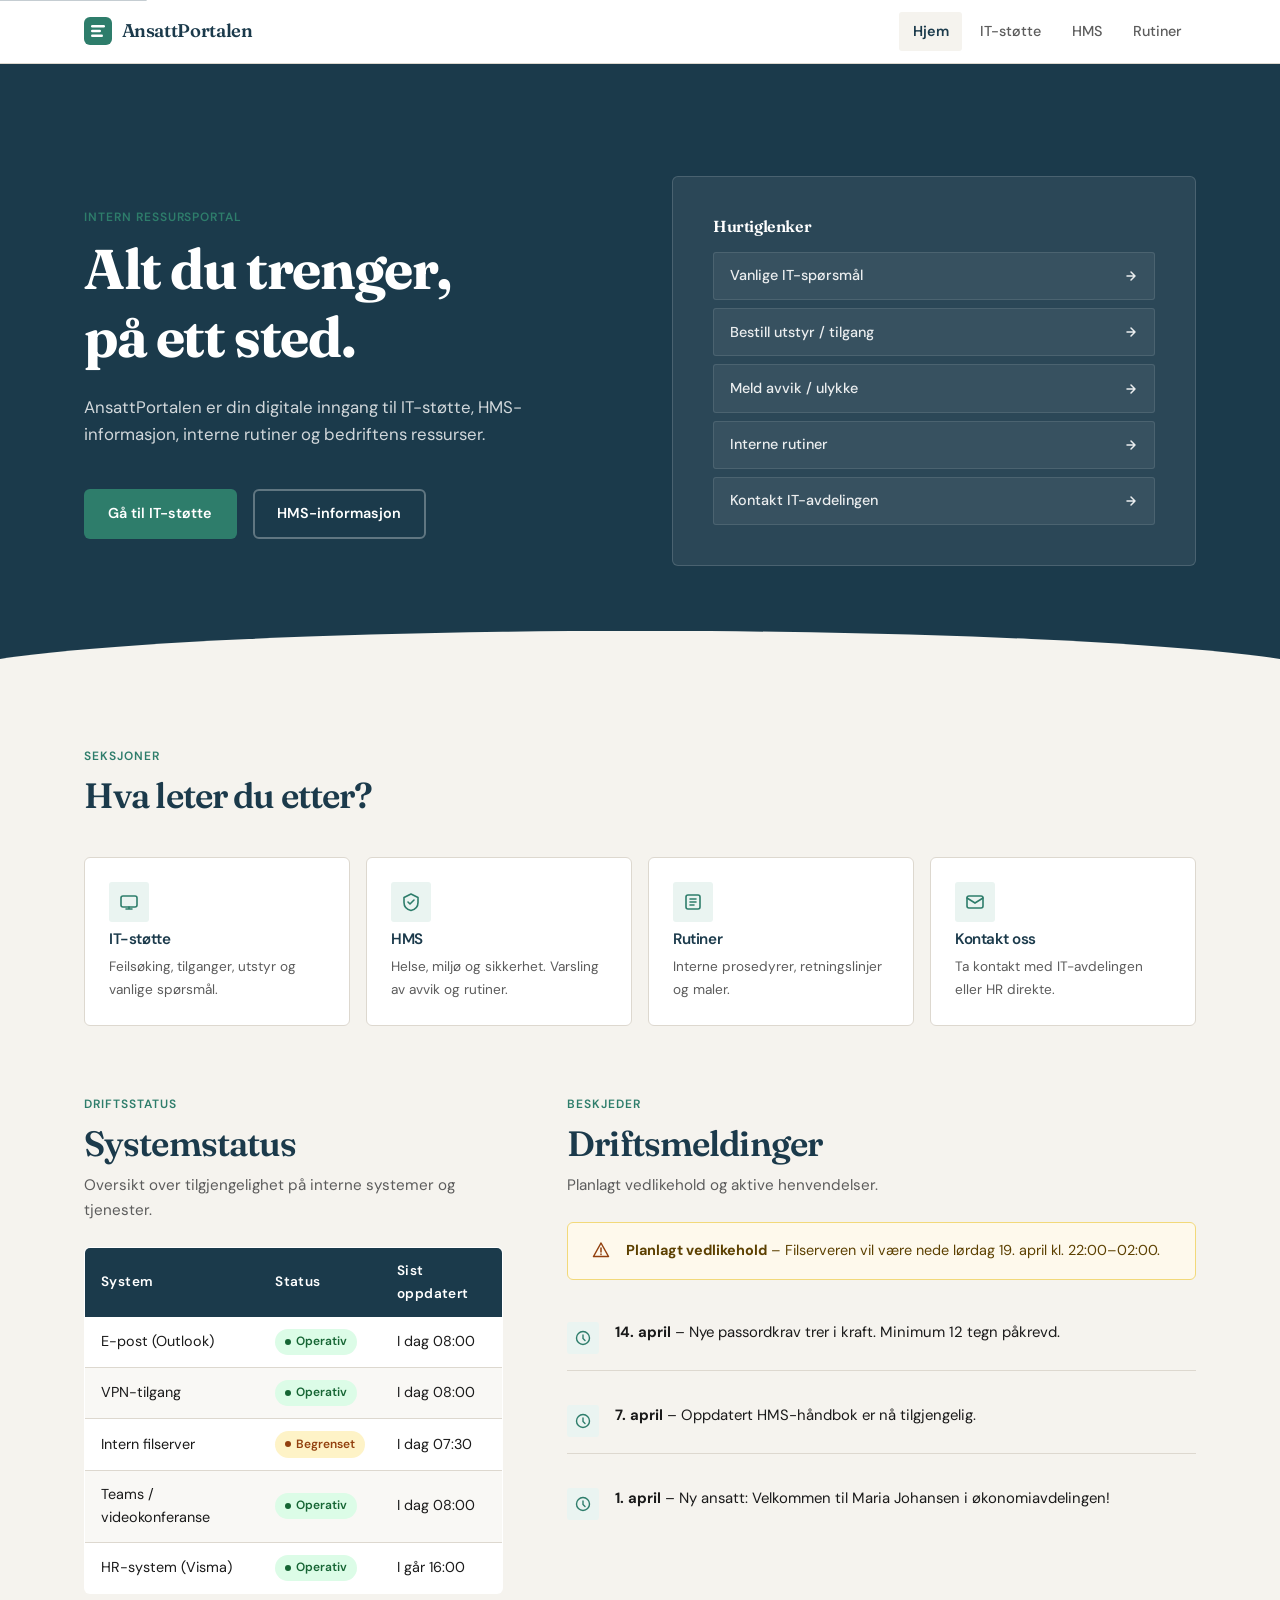
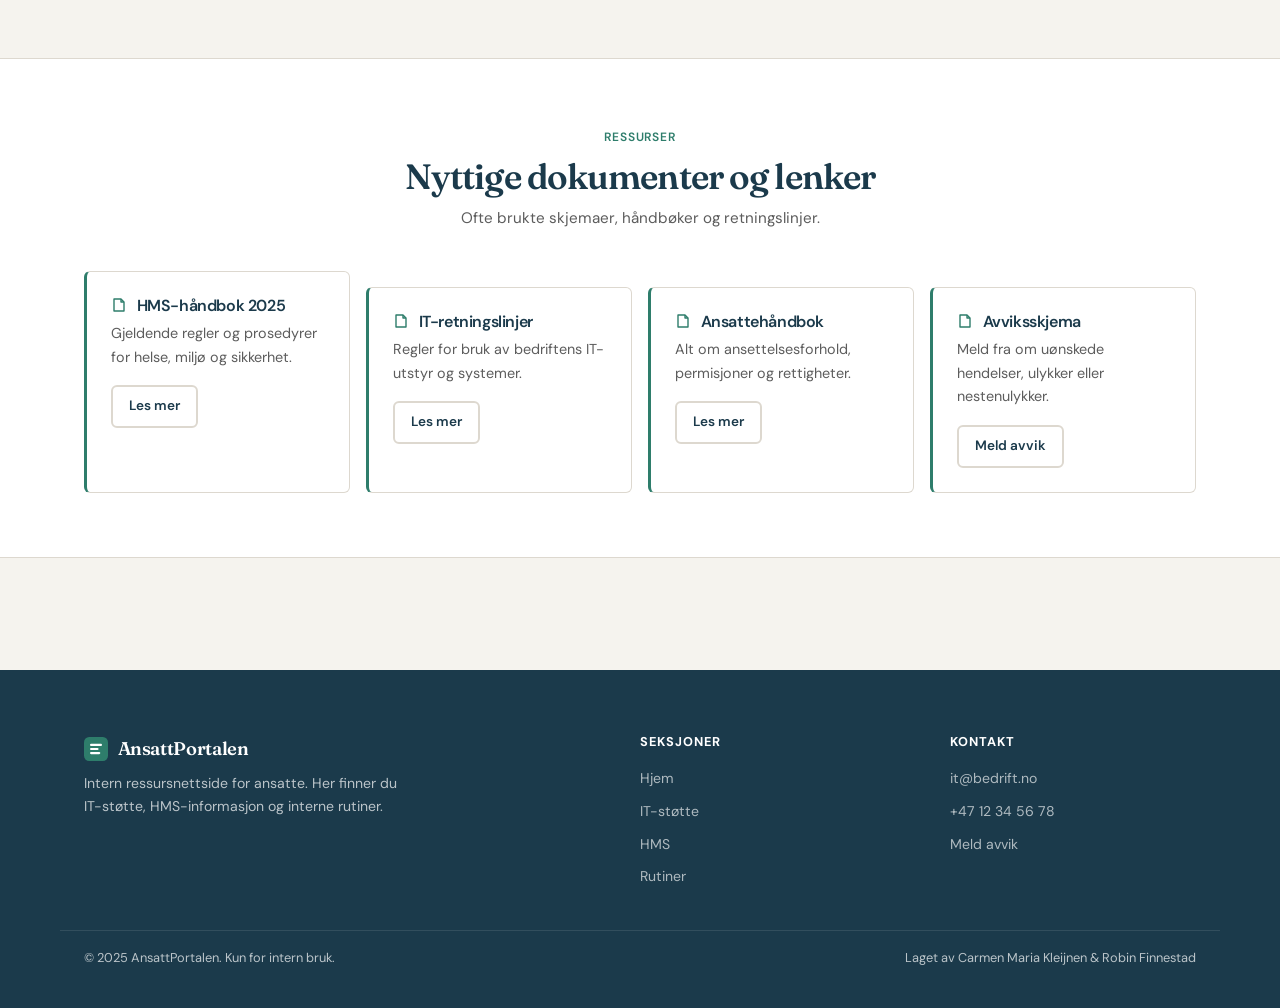
==== index.html @ 0f76fdbe "Add AnsattPortalen website – all pages and shared stylesheet - index.html: forside med hero, snarvei" ====
<!DOCTYPE html>
<html lang="nb">
<head>
  <meta charset="UTF-8" />
  <meta name="viewport" content="width=device-width, initial-scale=1.0" />
  <meta name="description" content="AnsattPortalen – intern ressursnettside for ansatte. Finn IT-støtte, HMS-informasjon, rutiner og interne ressurser." />
  <title>AnsattPortalen – Hjem</title>
  <link rel="stylesheet" href="styles.css" />
</head>
<body>

  <a href="#main" class="skip-link">Hopp til innhold</a>

  <!-- NAVIGASJON -->
  <nav class="site-nav" aria-label="Hovednavigasjon">
    <div class="nav-inner">
      <a href="index.html" class="nav-logo" aria-label="AnsattPortalen – til forsiden">
        <svg width="28" height="28" viewBox="0 0 28 28" fill="none" aria-hidden="true">
          <rect width="28" height="28" rx="6" fill="#2E7D6B"/>
          <rect x="7" y="8" width="14" height="2.5" rx="1.25" fill="white"/>
          <rect x="7" y="12.75" width="10" height="2.5" rx="1.25" fill="white"/>
          <rect x="7" y="17.5" width="12" height="2.5" rx="1.25" fill="white"/>
        </svg>
        AnsattPortalen
      </a>

      <ul class="nav-links" role="list">
        <li><a href="index.html" aria-current="page">Hjem</a></li>
        <li><a href="it-support.html">IT-støtte</a></li>
        <li><a href="hms.html">HMS</a></li>
        <li><a href="rutiner.html">Rutiner</a></li>
      </ul>

      <button class="nav-toggle" aria-expanded="false" aria-controls="nav-links" aria-label="Åpne meny">
        <svg width="22" height="22" viewBox="0 0 22 22" fill="none" aria-hidden="true">
          <rect x="2" y="5" width="18" height="2" rx="1" fill="currentColor"/>
          <rect x="2" y="10" width="18" height="2" rx="1" fill="currentColor"/>
          <rect x="2" y="15" width="18" height="2" rx="1" fill="currentColor"/>
        </svg>
      </button>
    </div>
  </nav>

  <!-- HERO -->
  <header class="hero" role="banner">
    <div class="hero-inner">
      <div class="hero-text">
        <span class="label">Intern ressursportal</span>
        <h1>Alt du trenger,<br>på ett sted.</h1>
        <p>AnsattPortalen er din digitale inngang til IT-støtte, HMS-informasjon, interne rutiner og bedriftens ressurser.</p>
        <div class="hero-actions">
          <a href="it-support.html" class="btn btn--accent">Gå til IT-støtte</a>
          <a href="hms.html" class="btn btn--outline" style="border-color:rgba(255,255,255,0.3);color:#fff;">HMS-informasjon</a>
        </div>
      </div>

      <aside class="hero-card" aria-label="Hurtiglenker">
        <h3>Hurtiglenker</h3>
        <nav class="hero-card-links" aria-label="Hurtiglenker navigasjon">
          <a href="it-support.html#faq">
            Vanlige IT-spørsmål
            <svg width="14" height="14" viewBox="0 0 14 14" fill="none" aria-hidden="true"><path d="M3 7h8M7 3l4 4-4 4" stroke="currentColor" stroke-width="1.5" stroke-linecap="round" stroke-linejoin="round"/></svg>
          </a>
          <a href="it-support.html#bestilling">
            Bestill utstyr / tilgang
            <svg width="14" height="14" viewBox="0 0 14 14" fill="none" aria-hidden="true"><path d="M3 7h8M7 3l4 4-4 4" stroke="currentColor" stroke-width="1.5" stroke-linecap="round" stroke-linejoin="round"/></svg>
          </a>
          <a href="hms.html#varsling">
            Meld avvik / ulykke
            <svg width="14" height="14" viewBox="0 0 14 14" fill="none" aria-hidden="true"><path d="M3 7h8M7 3l4 4-4 4" stroke="currentColor" stroke-width="1.5" stroke-linecap="round" stroke-linejoin="round"/></svg>
          </a>
          <a href="rutiner.html">
            Interne rutiner
            <svg width="14" height="14" viewBox="0 0 14 14" fill="none" aria-hidden="true"><path d="M3 7h8M7 3l4 4-4 4" stroke="currentColor" stroke-width="1.5" stroke-linecap="round" stroke-linejoin="round"/></svg>
          </a>
          <a href="it-support.html#kontakt">
            Kontakt IT-avdelingen
            <svg width="14" height="14" viewBox="0 0 14 14" fill="none" aria-hidden="true"><path d="M3 7h8M7 3l4 4-4 4" stroke="currentColor" stroke-width="1.5" stroke-linecap="round" stroke-linejoin="round"/></svg>
          </a>
        </nav>
      </aside>
    </div>
  </header>

  <!-- HOVEDINNHOLD -->
  <main id="main">

    <!-- SNARVEISKORT -->
    <section class="shortcuts section" aria-labelledby="shortcuts-heading">
      <div class="container">
        <div class="section-header">
          <span class="label">Seksjoner</span>
          <h2 id="shortcuts-heading">Hva leter du etter?</h2>
        </div>
        <div class="shortcuts-grid" role="list">

          <a href="it-support.html" class="shortcut-card" role="listitem">
            <div class="shortcut-icon" aria-hidden="true">
              <svg width="20" height="20" viewBox="0 0 20 20" fill="none"><rect x="2" y="4" width="16" height="11" rx="2" stroke="currentColor" stroke-width="1.6"/><path d="M7 17h6M10 15v2" stroke="currentColor" stroke-width="1.6" stroke-linecap="round"/></svg>
            </div>
            <h3>IT-støtte</h3>
            <p>Feilsøking, tilganger, utstyr og vanlige spørsmål.</p>
          </a>

          <a href="hms.html" class="shortcut-card" role="listitem">
            <div class="shortcut-icon" aria-hidden="true">
              <svg width="20" height="20" viewBox="0 0 20 20" fill="none"><path d="M10 2L3 5.5v5c0 4 3 7 7 8 4-1 7-4 7-8v-5L10 2z" stroke="currentColor" stroke-width="1.6" stroke-linejoin="round"/><path d="M7 10l2 2 4-4" stroke="currentColor" stroke-width="1.6" stroke-linecap="round" stroke-linejoin="round"/></svg>
            </div>
            <h3>HMS</h3>
            <p>Helse, miljø og sikkerhet. Varsling av avvik og rutiner.</p>
          </a>

          <a href="rutiner.html" class="shortcut-card" role="listitem">
            <div class="shortcut-icon" aria-hidden="true">
              <svg width="20" height="20" viewBox="0 0 20 20" fill="none"><path d="M5 3h10a2 2 0 0 1 2 2v10a2 2 0 0 1-2 2H5a2 2 0 0 1-2-2V5a2 2 0 0 1 2-2z" stroke="currentColor" stroke-width="1.6"/><path d="M7 7h6M7 10h6M7 13h4" stroke="currentColor" stroke-width="1.6" stroke-linecap="round"/></svg>
            </div>
            <h3>Rutiner</h3>
            <p>Interne prosedyrer, retningslinjer og maler.</p>
          </a>

          <a href="it-support.html#kontakt" class="shortcut-card" role="listitem">
            <div class="shortcut-icon" aria-hidden="true">
              <svg width="20" height="20" viewBox="0 0 20 20" fill="none"><path d="M4 4h12a2 2 0 0 1 2 2v8a2 2 0 0 1-2 2H4a2 2 0 0 1-2-2V6a2 2 0 0 1 2-2z" stroke="currentColor" stroke-width="1.6"/><path d="M2 6l8 5 8-5" stroke="currentColor" stroke-width="1.6" stroke-linecap="round"/></svg>
            </div>
            <h3>Kontakt oss</h3>
            <p>Ta kontakt med IT-avdelingen eller HR direkte.</p>
          </a>

        </div>
      </div>
    </section>

    <!-- DRIFTSSTATUS -->
    <section class="section" aria-labelledby="status-heading" style="padding-top:0;">
      <div class="container">
        <div class="content-split">
          <div>
            <span class="label">Driftsstatus</span>
            <h2 id="status-heading">Systemstatus</h2>
            <p class="text-muted" style="margin-top:0.5rem;margin-bottom:1.5rem;">Oversikt over tilgjengelighet på interne systemer og tjenester.</p>

            <div class="table-wrap">
              <table>
                <caption class="sr-only">Systemstatus oversikt</caption>
                <thead>
                  <tr>
                    <th scope="col">System</th>
                    <th scope="col">Status</th>
                    <th scope="col">Sist oppdatert</th>
                  </tr>
                </thead>
                <tbody>
                  <tr>
                    <td>E-post (Outlook)</td>
                    <td><span class="status-badge status-badge--ok" role="status">Operativ</span></td>
                    <td>I dag 08:00</td>
                  </tr>
                  <tr>
                    <td>VPN-tilgang</td>
                    <td><span class="status-badge status-badge--ok" role="status">Operativ</span></td>
                    <td>I dag 08:00</td>
                  </tr>
                  <tr>
                    <td>Intern filserver</td>
                    <td><span class="status-badge status-badge--warning" role="status">Begrenset</span></td>
                    <td>I dag 07:30</td>
                  </tr>
                  <tr>
                    <td>Teams / videokonferanse</td>
                    <td><span class="status-badge status-badge--ok" role="status">Operativ</span></td>
                    <td>I dag 08:00</td>
                  </tr>
                  <tr>
                    <td>HR-system (Visma)</td>
                    <td><span class="status-badge status-badge--ok" role="status">Operativ</span></td>
                    <td>I går 16:00</td>
                  </tr>
                </tbody>
              </table>
            </div>
          </div>

          <div>
            <span class="label">Beskjeder</span>
            <h2 id="notices-heading">Driftsmeldinger</h2>
            <p class="text-muted" style="margin-top:0.5rem;margin-bottom:1.5rem;">Planlagt vedlikehold og aktive henvendelser.</p>

            <div class="alert alert--warning" role="alert">
              <svg width="18" height="18" viewBox="0 0 18 18" fill="none" aria-hidden="true"><path d="M9 2L1.5 15.5h15L9 2z" stroke="#92400E" stroke-width="1.5" stroke-linejoin="round"/><path d="M9 7v4M9 13v.5" stroke="#92400E" stroke-width="1.5" stroke-linecap="round"/></svg>
              <div>
                <strong>Planlagt vedlikehold</strong> – Filserveren vil være nede lørdag 19. april kl. 22:00–02:00.
              </div>
            </div>

            <div class="info-list" role="list" style="margin-top:1rem;">
              <li role="listitem">
                <div class="icon" aria-hidden="true">
                  <svg width="16" height="16" viewBox="0 0 16 16" fill="none"><circle cx="8" cy="8" r="6.5" stroke="currentColor" stroke-width="1.4"/><path d="M8 5v3.5l2 2" stroke="currentColor" stroke-width="1.4" stroke-linecap="round"/></svg>
                </div>
                <div>
                  <strong>14. april</strong> – Nye passordkrav trer i kraft. Minimum 12 tegn påkrevd.
                </div>
              </li>
              <li role="listitem">
                <div class="icon" aria-hidden="true">
                  <svg width="16" height="16" viewBox="0 0 16 16" fill="none"><circle cx="8" cy="8" r="6.5" stroke="currentColor" stroke-width="1.4"/><path d="M8 5v3.5l2 2" stroke="currentColor" stroke-width="1.4" stroke-linecap="round"/></svg>
                </div>
                <div>
                  <strong>7. april</strong> – Oppdatert HMS-håndbok er nå tilgjengelig.
                </div>
              </li>
              <li role="listitem">
                <div class="icon" aria-hidden="true">
                  <svg width="16" height="16" viewBox="0 0 16 16" fill="none"><circle cx="8" cy="8" r="6.5" stroke="currentColor" stroke-width="1.4"/><path d="M8 5v3.5l2 2" stroke="currentColor" stroke-width="1.4" stroke-linecap="round"/></svg>
                </div>
                <div>
                  <strong>1. april</strong> – Ny ansatt: Velkommen til Maria Johansen i økonomiavdelingen!
                </div>
              </li>
            </div>
          </div>
        </div>
      </div>
    </section>

    <!-- NYTTIGE RESSURSER -->
    <section class="section" style="background:var(--color-surface);border-top:1px solid var(--color-border);border-bottom:1px solid var(--color-border);" aria-labelledby="resources-heading">
      <div class="container">
        <div class="section-header text-center">
          <span class="label">Ressurser</span>
          <h2 id="resources-heading">Nyttige dokumenter og lenker</h2>
          <p class="text-muted">Ofte brukte skjemaer, håndbøker og retningslinjer.</p>
        </div>

        <div class="shortcuts-grid" style="margin-top:var(--space-lg);">
          <div class="card card--accent">
            <h3>
              <svg width="16" height="16" viewBox="0 0 16 16" fill="none" style="display:inline;vertical-align:-2px;margin-right:6px;" aria-hidden="true"><path d="M3 2h7l3 3v9H3V2z" stroke="var(--color-accent)" stroke-width="1.4" stroke-linejoin="round"/><path d="M10 2v3h3" stroke="var(--color-accent)" stroke-width="1.4" stroke-linejoin="round"/></svg>
              HMS-håndbok 2025
            </h3>
            <p>Gjeldende regler og prosedyrer for helse, miljø og sikkerhet.</p>
            <a href="hms.html" class="btn btn--outline" style="margin-top:var(--space-sm);font-size:0.85rem;padding:0.5rem 1rem;min-height:36px;">Les mer</a>
          </div>

          <div class="card card--accent">
            <h3>
              <svg width="16" height="16" viewBox="0 0 16 16" fill="none" style="display:inline;vertical-align:-2px;margin-right:6px;" aria-hidden="true"><path d="M3 2h7l3 3v9H3V2z" stroke="var(--color-accent)" stroke-width="1.4" stroke-linejoin="round"/><path d="M10 2v3h3" stroke="var(--color-accent)" stroke-width="1.4" stroke-linejoin="round"/></svg>
              IT-retningslinjer
            </h3>
            <p>Regler for bruk av bedriftens IT-utstyr og systemer.</p>
            <a href="it-support.html" class="btn btn--outline" style="margin-top:var(--space-sm);font-size:0.85rem;padding:0.5rem 1rem;min-height:36px;">Les mer</a>
          </div>

          <div class="card card--accent">
            <h3>
              <svg width="16" height="16" viewBox="0 0 16 16" fill="none" style="display:inline;vertical-align:-2px;margin-right:6px;" aria-hidden="true"><path d="M3 2h7l3 3v9H3V2z" stroke="var(--color-accent)" stroke-width="1.4" stroke-linejoin="round"/><path d="M10 2v3h3" stroke="var(--color-accent)" stroke-width="1.4" stroke-linejoin="round"/></svg>
              Ansattehåndbok
            </h3>
            <p>Alt om ansettelsesforhold, permisjoner og rettigheter.</p>
            <a href="rutiner.html" class="btn btn--outline" style="margin-top:var(--space-sm);font-size:0.85rem;padding:0.5rem 1rem;min-height:36px;">Les mer</a>
          </div>

          <div class="card card--accent">
            <h3>
              <svg width="16" height="16" viewBox="0 0 16 16" fill="none" style="display:inline;vertical-align:-2px;margin-right:6px;" aria-hidden="true"><path d="M3 2h7l3 3v9H3V2z" stroke="var(--color-accent)" stroke-width="1.4" stroke-linejoin="round"/><path d="M10 2v3h3" stroke="var(--color-accent)" stroke-width="1.4" stroke-linejoin="round"/></svg>
              Avviksskjema
            </h3>
            <p>Meld fra om uønskede hendelser, ulykker eller nestenulykker.</p>
            <a href="hms.html#varsling" class="btn btn--outline" style="margin-top:var(--space-sm);font-size:0.85rem;padding:0.5rem 1rem;min-height:36px;">Meld avvik</a>
          </div>
        </div>
      </div>
    </section>

  </main>

  <!-- FOTER -->
  <footer class="site-footer" role="contentinfo">
    <div class="footer-inner">
      <div class="footer-brand">
        <a href="index.html" class="nav-logo" style="color:#fff;" aria-label="AnsattPortalen forsiden">
          <svg width="24" height="24" viewBox="0 0 28 28" fill="none" aria-hidden="true"><rect width="28" height="28" rx="6" fill="#2E7D6B"/><rect x="7" y="8" width="14" height="2.5" rx="1.25" fill="white"/><rect x="7" y="12.75" width="10" height="2.5" rx="1.25" fill="white"/><rect x="7" y="17.5" width="12" height="2.5" rx="1.25" fill="white"/></svg>
          AnsattPortalen
        </a>
        <p>Intern ressursnettside for ansatte. Her finner du IT-støtte, HMS-informasjon og interne rutiner.</p>
      </div>

      <div class="footer-col">
        <h4>Seksjoner</h4>
        <ul>
          <li><a href="index.html">Hjem</a></li>
          <li><a href="it-support.html">IT-støtte</a></li>
          <li><a href="hms.html">HMS</a></li>
          <li><a href="rutiner.html">Rutiner</a></li>
        </ul>
      </div>

      <div class="footer-col">
        <h4>Kontakt</h4>
        <ul>
          <li><a href="mailto:it@bedrift.no">it@bedrift.no</a></li>
          <li><a href="tel:+4712345678">+47 12 34 56 78</a></li>
          <li><a href="hms.html#varsling">Meld avvik</a></li>
        </ul>
      </div>
    </div>

    <div class="footer-bottom">
      <span>© 2025 AnsattPortalen. Kun for intern bruk.</span>
      <span>Laget av Carmen Maria Kleijnen &amp; Robin Finnestad</span>
    </div>
  </footer>

  <!-- SR-only hjelpeklasse -->
  <style>.sr-only{position:absolute;width:1px;height:1px;padding:0;margin:-1px;overflow:hidden;clip:rect(0,0,0,0);white-space:nowrap;border:0}</style>

  <script>
    // Mobil meny toggle
    const toggle = document.querySelector('.nav-toggle');
    const navLinks = document.querySelector('.nav-links');
    toggle.addEventListener('click', () => {
      const open = navLinks.classList.toggle('open');
      toggle.setAttribute('aria-expanded', open);
    });
  </script>

</body>
</html>
---- styles.css ----
/* ============================================
   AnsattPortalen — Delt stilark
   WCAG 2.1 AA kompatibel
   ============================================ */

@import url('https://fonts.googleapis.com/css2?family=Fraunces:ital,opsz,wght@0,9..144,300;0,9..144,600;0,9..144,700;1,9..144,300&family=DM+Sans:wght@300;400;500;600&display=swap');

/* --- Tokens --- */
:root {
  --font-display: 'Fraunces', Georgia, serif;
  --font-body: 'DM Sans', system-ui, sans-serif;

  --color-bg:        #F5F3EE;
  --color-surface:   #FFFFFF;
  --color-border:    #DDD8CF;
  --color-primary:   #1B3A4B;
  --color-primary-light: #2A5470;
  --color-accent:    #2E7D6B;
  --color-accent-bg: #EAF4F1;
  --color-text:      #1A1A1A;
  --color-muted:     #5C5C5C;
  --color-danger:    #B91C1C;

  --radius-sm: 3px;
  --radius:    6px;

  --space-xs:  0.5rem;
  --space-sm:  1rem;
  --space-md:  1.5rem;
  --space-lg:  2.5rem;
  --space-xl:  4rem;
  --space-2xl: 7rem;

  --max-width: 1160px;
  --nav-height: 64px;
}

/* --- Reset --- */
*, *::before, *::after { box-sizing: border-box; margin: 0; padding: 0; }

html {
  scroll-behavior: smooth;
  font-size: 16px;
}

body {
  font-family: var(--font-body);
  background-color: var(--color-bg);
  color: var(--color-text);
  line-height: 1.65;
  -webkit-font-smoothing: antialiased;
}

img { display: block; max-width: 100%; }
a  { color: inherit; text-decoration: none; }
ul { list-style: none; }

/* --- Tilgjengelighet: skip-link --- */
.skip-link {
  position: absolute;
  top: 0; left: 0;
  background: var(--color-primary);
  color: #fff;
  padding: 0.75rem 1.25rem;
  font-size: 0.9rem;
  font-weight: 600;
  z-index: 9999;
  transform: translateY(-100%);
  transition: transform 0.15s;
  border-radius: 0 0 var(--radius) 0;
}
.skip-link:focus { transform: translateY(0); }

/* --- Fokus (WCAG 2.4.7) --- */
:focus-visible {
  outline: 3px solid var(--color-accent);
  outline-offset: 3px;
  border-radius: var(--radius-sm);
}

/* ============================================
   NAVIGASJON
   ============================================ */
.site-nav {
  position: sticky;
  top: 0;
  z-index: 100;
  background: var(--color-surface);
  border-bottom: 1px solid var(--color-border);
  height: var(--nav-height);
}

.nav-inner {
  max-width: var(--max-width);
  margin: 0 auto;
  padding: 0 var(--space-md);
  height: 100%;
  display: flex;
  align-items: center;
  justify-content: space-between;
  gap: var(--space-md);
}

.nav-logo {
  display: flex;
  align-items: center;
  gap: 0.6rem;
  font-family: var(--font-display);
  font-weight: 600;
  font-size: 1.15rem;
  color: var(--color-primary);
  letter-spacing: -0.02em;
}

.nav-logo svg {
  flex-shrink: 0;
}

.nav-links {
  display: flex;
  align-items: center;
  gap: 0.25rem;
}

.nav-links a {
  display: block;
  padding: 0.5rem 0.85rem;
  font-size: 0.9rem;
  font-weight: 500;
  color: var(--color-muted);
  border-radius: var(--radius-sm);
  transition: color 0.15s, background 0.15s;
}

.nav-links a:hover,
.nav-links a[aria-current="page"] {
  color: var(--color-primary);
  background: var(--color-bg);
}

.nav-links a[aria-current="page"] {
  font-weight: 600;
}

.nav-toggle {
  display: none;
  background: none;
  border: none;
  cursor: pointer;
  padding: 0.5rem;
  color: var(--color-primary);
  border-radius: var(--radius-sm);
}

/* ============================================
   LAYOUT UTILITIES
   ============================================ */
.container {
  max-width: var(--max-width);
  margin: 0 auto;
  padding: 0 var(--space-md);
}

.section {
  padding: var(--space-xl) 0;
}

.section--lg {
  padding: var(--space-2xl) 0;
}

/* ============================================
   TYPOGRAFI
   ============================================ */
h1, h2, h3, h4, h5, h6 {
  font-family: var(--font-display);
  line-height: 1.2;
  letter-spacing: -0.025em;
  color: var(--color-primary);
}

h1 { font-size: clamp(2.2rem, 5vw, 3.5rem); font-weight: 700; }
h2 { font-size: clamp(1.6rem, 3vw, 2.2rem); font-weight: 600; }
h3 { font-size: 1.25rem; font-weight: 600; }
h4 { font-size: 1rem; font-weight: 600; font-family: var(--font-body); }

p { max-width: 65ch; }

.text-muted { color: var(--color-muted); font-size: 0.95rem; }
.text-center { text-align: center; }
.text-center p { margin-left: auto; margin-right: auto; }

.label {
  display: inline-block;
  font-size: 0.75rem;
  font-weight: 600;
  letter-spacing: 0.08em;
  text-transform: uppercase;
  color: var(--color-accent);
  margin-bottom: var(--space-xs);
}

/* ============================================
   KNAPPER
   ============================================ */
.btn {
  display: inline-flex;
  align-items: center;
  gap: 0.5rem;
  padding: 0.7rem 1.4rem;
  font-family: var(--font-body);
  font-size: 0.9rem;
  font-weight: 600;
  border-radius: var(--radius);
  border: 2px solid transparent;
  cursor: pointer;
  transition: background 0.15s, transform 0.12s, box-shadow 0.12s;
  min-height: 44px;
  text-decoration: none;
}

.btn:hover  { transform: translateY(-1px); box-shadow: 0 4px 16px rgba(0,0,0,0.1); }
.btn:active { transform: translateY(0); }

.btn--primary {
  background: var(--color-primary);
  color: #fff;
}
.btn--primary:hover { background: var(--color-primary-light); }

.btn--outline {
  background: transparent;
  border-color: var(--color-border);
  color: var(--color-primary);
}
.btn--outline:hover { border-color: var(--color-primary); background: var(--color-bg); }

.btn--accent {
  background: var(--color-accent);
  color: #fff;
}
.btn--accent:hover { background: #256358; }

/* ============================================
   HERO
   ============================================ */
.hero {
  background: var(--color-primary);
  color: #fff;
  padding: var(--space-2xl) 0;
  overflow: hidden;
  position: relative;
}

.hero::after {
  content: '';
  position: absolute;
  bottom: -1px; left: 0; right: 0;
  height: 48px;
  background: var(--color-bg);
  clip-path: ellipse(55% 100% at 50% 100%);
}

.hero-inner {
  max-width: var(--max-width);
  margin: 0 auto;
  padding: 0 var(--space-md);
  display: grid;
  grid-template-columns: 1fr 1fr;
  gap: var(--space-xl);
  align-items: center;
}

.hero-text h1 {
  color: #fff;
  margin-bottom: var(--space-md);
}

.hero-text p {
  color: rgba(255,255,255,0.8);
  font-size: 1.05rem;
  margin-bottom: var(--space-lg);
}

.hero-actions {
  display: flex;
  gap: var(--space-sm);
  flex-wrap: wrap;
}

.hero-card {
  background: rgba(255,255,255,0.07);
  border: 1px solid rgba(255,255,255,0.15);
  border-radius: var(--radius);
  padding: var(--space-lg);
}

.hero-card h3 {
  color: #fff;
  margin-bottom: var(--space-sm);
  font-size: 1rem;
}

.hero-card-links {
  display: flex;
  flex-direction: column;
  gap: 0.5rem;
}

.hero-card-links a {
  display: flex;
  align-items: center;
  justify-content: space-between;
  padding: 0.7rem 1rem;
  background: rgba(255,255,255,0.06);
  border: 1px solid rgba(255,255,255,0.1);
  border-radius: var(--radius-sm);
  color: rgba(255,255,255,0.9);
  font-size: 0.9rem;
  font-weight: 500;
  transition: background 0.15s;
}

.hero-card-links a:hover {
  background: rgba(255,255,255,0.14);
}

/* ============================================
   SNARVEISKORT
   ============================================ */
.shortcuts {
  padding: var(--space-xl) 0;
}

.shortcuts-grid {
  display: grid;
  grid-template-columns: repeat(auto-fit, minmax(220px, 1fr));
  gap: var(--space-sm);
}

.shortcut-card {
  display: flex;
  flex-direction: column;
  gap: var(--space-xs);
  padding: var(--space-md);
  background: var(--color-surface);
  border: 1px solid var(--color-border);
  border-radius: var(--radius);
  text-decoration: none;
  color: var(--color-text);
  transition: border-color 0.15s, transform 0.15s, box-shadow 0.15s;
}

.shortcut-card:hover {
  border-color: var(--color-accent);
  transform: translateY(-2px);
  box-shadow: 0 6px 20px rgba(0,0,0,0.07);
}

.shortcut-icon {
  width: 40px; height: 40px;
  display: flex; align-items: center; justify-content: center;
  background: var(--color-accent-bg);
  border-radius: var(--radius-sm);
  color: var(--color-accent);
}

.shortcut-card h3 {
  font-family: var(--font-body);
  font-size: 0.95rem;
  font-weight: 600;
  color: var(--color-primary);
}

.shortcut-card p {
  font-size: 0.85rem;
  color: var(--color-muted);
  max-width: none;
}

/* ============================================
   INNHOLDSSEKSJON (to kolonner)
   ============================================ */
.content-split {
  display: grid;
  grid-template-columns: 2fr 3fr;
  gap: var(--space-xl);
  align-items: start;
}

.content-split--reverse {
  grid-template-columns: 3fr 2fr;
}

.section-header {
  margin-bottom: var(--space-lg);
}

.section-header h2 {
  margin-bottom: 0.5rem;
}

/* ============================================
   KORT / LISTER
   ============================================ */
.card {
  background: var(--color-surface);
  border: 1px solid var(--color-border);
  border-radius: var(--radius);
  padding: var(--space-md);
}

.card--accent {
  border-left: 3px solid var(--color-accent);
}

.card + .card { margin-top: var(--space-sm); }

.card h3 {
  font-family: var(--font-body);
  font-size: 1rem;
  font-weight: 600;
  color: var(--color-primary);
  margin-bottom: 0.4rem;
}

.card p {
  font-size: 0.9rem;
  color: var(--color-muted);
}

.info-list {
  display: flex;
  flex-direction: column;
  gap: var(--space-sm);
}

.info-list li {
  display: flex;
  align-items: flex-start;
  gap: var(--space-sm);
  padding: var(--space-sm) 0;
  border-bottom: 1px solid var(--color-border);
  font-size: 0.93rem;
}

.info-list li:last-child { border-bottom: none; }

.info-list .icon {
  width: 32px; height: 32px;
  flex-shrink: 0;
  display: flex; align-items: center; justify-content: center;
  background: var(--color-accent-bg);
  border-radius: var(--radius-sm);
  color: var(--color-accent);
  margin-top: 2px;
}

/* ============================================
   ACCORDION / FAQ
   ============================================ */
.accordion {
  border: 1px solid var(--color-border);
  border-radius: var(--radius);
  overflow: hidden;
  background: var(--color-surface);
}

.accordion-item {
  border-bottom: 1px solid var(--color-border);
}

.accordion-item:last-child { border-bottom: none; }

.accordion-btn {
  width: 100%;
  display: flex;
  align-items: center;
  justify-content: space-between;
  gap: var(--space-sm);
  padding: var(--space-sm) var(--space-md);
  background: none;
  border: none;
  cursor: pointer;
  font-family: var(--font-body);
  font-size: 0.95rem;
  font-weight: 600;
  color: var(--color-primary);
  text-align: left;
  min-height: 44px;
  transition: background 0.12s;
}

.accordion-btn:hover { background: var(--color-bg); }

.accordion-btn svg {
  flex-shrink: 0;
  transition: transform 0.2s;
  color: var(--color-accent);
}

.accordion-btn[aria-expanded="true"] svg {
  transform: rotate(180deg);
}

.accordion-body {
  padding: 0 var(--space-md) var(--space-md);
  font-size: 0.92rem;
  color: var(--color-muted);
  display: none;
}

.accordion-body.open { display: block; }

.accordion-body p + p { margin-top: 0.5rem; }
.accordion-body ul  { padding-left: 1.2rem; list-style: disc; margin-top: 0.5rem; }
.accordion-body li  { margin-bottom: 0.3rem; }

/* ============================================
   KONTAKT-BOKS
   ============================================ */
.contact-box {
  background: var(--color-accent-bg);
  border: 1px solid #B8DDD7;
  border-radius: var(--radius);
  padding: var(--space-lg);
}

.contact-box h3 {
  font-family: var(--font-body);
  font-size: 1rem;
  font-weight: 700;
  color: var(--color-primary);
  margin-bottom: var(--space-sm);
}

.contact-row {
  display: flex;
  align-items: center;
  gap: 0.75rem;
  padding: 0.6rem 0;
  font-size: 0.9rem;
  border-bottom: 1px solid #C8E5DF;
}

.contact-row:last-child { border-bottom: none; }

.contact-row svg { color: var(--color-accent); flex-shrink: 0; }

.contact-row a {
  color: var(--color-accent);
  font-weight: 500;
  text-decoration: underline;
  text-underline-offset: 2px;
}

/* ============================================
   VARSELSBANNER
   ============================================ */
.alert {
  display: flex;
  gap: var(--space-sm);
  padding: var(--space-sm) var(--space-md);
  border-radius: var(--radius);
  font-size: 0.9rem;
  margin-bottom: var(--space-md);
}

.alert--info {
  background: #EAF4F1;
  border: 1px solid #B8DDD7;
  color: #1B3A4B;
}

.alert--warning {
  background: #FEF9EC;
  border: 1px solid #F2D97A;
  color: #5C4000;
}

.alert svg { flex-shrink: 0; margin-top: 2px; }

/* ============================================
   TABELL
   ============================================ */
.table-wrap { overflow-x: auto; }

table {
  width: 100%;
  border-collapse: collapse;
  font-size: 0.9rem;
  background: var(--color-surface);
  border-radius: var(--radius);
  overflow: hidden;
  border: 1px solid var(--color-border);
}

thead {
  background: var(--color-primary);
  color: #fff;
}

thead th {
  padding: 0.75rem 1rem;
  font-weight: 600;
  font-size: 0.85rem;
  text-align: left;
  letter-spacing: 0.03em;
}

tbody tr { border-bottom: 1px solid var(--color-border); }
tbody tr:last-child { border-bottom: none; }
tbody tr:nth-child(even) { background: #F9F8F5; }
tbody tr:hover { background: var(--color-accent-bg); }

tbody td { padding: 0.75rem 1rem; color: var(--color-text); }

/* ============================================
   SIDETITTEL (indre sider)
   ============================================ */
.page-hero {
  background: var(--color-primary);
  padding: var(--space-xl) 0 var(--space-lg);
  color: #fff;
}

.page-hero .label { color: rgba(255,255,255,0.6); }

.page-hero h1 {
  color: #fff;
  font-size: clamp(1.8rem, 4vw, 2.8rem);
  margin-bottom: 0.5rem;
}

.page-hero p {
  color: rgba(255,255,255,0.75);
  font-size: 1rem;
}

/* ============================================
   BREADCRUMB
   ============================================ */
.breadcrumb {
  display: flex;
  align-items: center;
  gap: 0.4rem;
  font-size: 0.82rem;
  color: rgba(255,255,255,0.6);
  margin-bottom: var(--space-sm);
}

.breadcrumb a { color: rgba(255,255,255,0.7); text-decoration: underline; }
.breadcrumb a:hover { color: #fff; }
.breadcrumb span { opacity: 0.5; }

/* ============================================
   INNHOLDSOVERSIKT (sidebar)
   ============================================ */
.page-layout {
  display: grid;
  grid-template-columns: 240px 1fr;
  gap: var(--space-xl);
  align-items: start;
}

.sidebar {
  position: sticky;
  top: calc(var(--nav-height) + 1.5rem);
}

.sidebar-nav {
  background: var(--color-surface);
  border: 1px solid var(--color-border);
  border-radius: var(--radius);
  overflow: hidden;
}

.sidebar-nav h4 {
  padding: var(--space-sm) var(--space-md);
  font-size: 0.75rem;
  text-transform: uppercase;
  letter-spacing: 0.08em;
  color: var(--color-muted);
  background: var(--color-bg);
  border-bottom: 1px solid var(--color-border);
}

.sidebar-nav ul { padding: 0.4rem 0; }

.sidebar-nav li a {
  display: block;
  padding: 0.55rem var(--space-md);
  font-size: 0.88rem;
  color: var(--color-muted);
  transition: color 0.12s, background 0.12s;
  border-left: 3px solid transparent;
}

.sidebar-nav li a:hover {
  color: var(--color-primary);
  background: var(--color-bg);
}

.sidebar-nav li a.active {
  color: var(--color-accent);
  border-left-color: var(--color-accent);
  background: var(--color-accent-bg);
  font-weight: 600;
}

/* ============================================
   STATUSINDIKATOR
   ============================================ */
.status-badge {
  display: inline-flex;
  align-items: center;
  gap: 0.35rem;
  padding: 0.2rem 0.6rem;
  border-radius: 99px;
  font-size: 0.75rem;
  font-weight: 600;
}

.status-badge::before {
  content: '';
  width: 6px; height: 6px;
  border-radius: 50%;
  background: currentColor;
}

.status-badge--ok      { color: #166534; background: #DCFCE7; }
.status-badge--warning { color: #92400E; background: #FEF3C7; }
.status-badge--error   { color: #991B1B; background: #FEE2E2; }

/* ============================================
   FOTER
   ============================================ */
.site-footer {
  background: var(--color-primary);
  color: rgba(255,255,255,0.7);
  padding: var(--space-xl) 0 var(--space-lg);
  margin-top: var(--space-2xl);
}

.footer-inner {
  max-width: var(--max-width);
  margin: 0 auto;
  padding: 0 var(--space-md);
  display: grid;
  grid-template-columns: 2fr 1fr 1fr;
  gap: var(--space-xl);
}

.footer-brand p {
  font-size: 0.88rem;
  max-width: 32ch;
  margin-top: var(--space-xs);
}

.footer-col h4 {
  font-family: var(--font-body);
  font-size: 0.8rem;
  font-weight: 700;
  text-transform: uppercase;
  letter-spacing: 0.08em;
  color: #fff;
  margin-bottom: var(--space-sm);
}

.footer-col ul { display: flex; flex-direction: column; gap: 0.4rem; }

.footer-col a {
  font-size: 0.88rem;
  color: rgba(255,255,255,0.65);
  transition: color 0.12s;
}

.footer-col a:hover { color: #fff; }

.footer-bottom {
  max-width: var(--max-width);
  margin: var(--space-lg) auto 0;
  padding: var(--space-sm) var(--space-md) 0;
  border-top: 1px solid rgba(255,255,255,0.1);
  display: flex;
  align-items: center;
  justify-content: space-between;
  font-size: 0.8rem;
  gap: var(--space-md);
  flex-wrap: wrap;
}

/* ============================================
   MOBILRESPONS
   ============================================ */
@media (max-width: 900px) {
  .hero-inner       { grid-template-columns: 1fr; }
  .hero-card        { display: none; }
  .content-split,
  .content-split--reverse { grid-template-columns: 1fr; }
  .footer-inner     { grid-template-columns: 1fr 1fr; }
  .page-layout      { grid-template-columns: 1fr; }
  .sidebar          { position: static; }
}

@media (max-width: 620px) {
  .nav-links        { display: none; flex-direction: column; position: absolute; top: var(--nav-height); left: 0; right: 0; background: var(--color-surface); border-bottom: 1px solid var(--color-border); padding: var(--space-sm) var(--space-md); }
  .nav-links.open   { display: flex; }
  .nav-toggle       { display: flex; }
  .hero-actions     { flex-direction: column; }
  .footer-inner     { grid-template-columns: 1fr; gap: var(--space-lg); }
  .shortcuts-grid   { grid-template-columns: 1fr 1fr; }
  h1 { font-size: 2rem; }
}
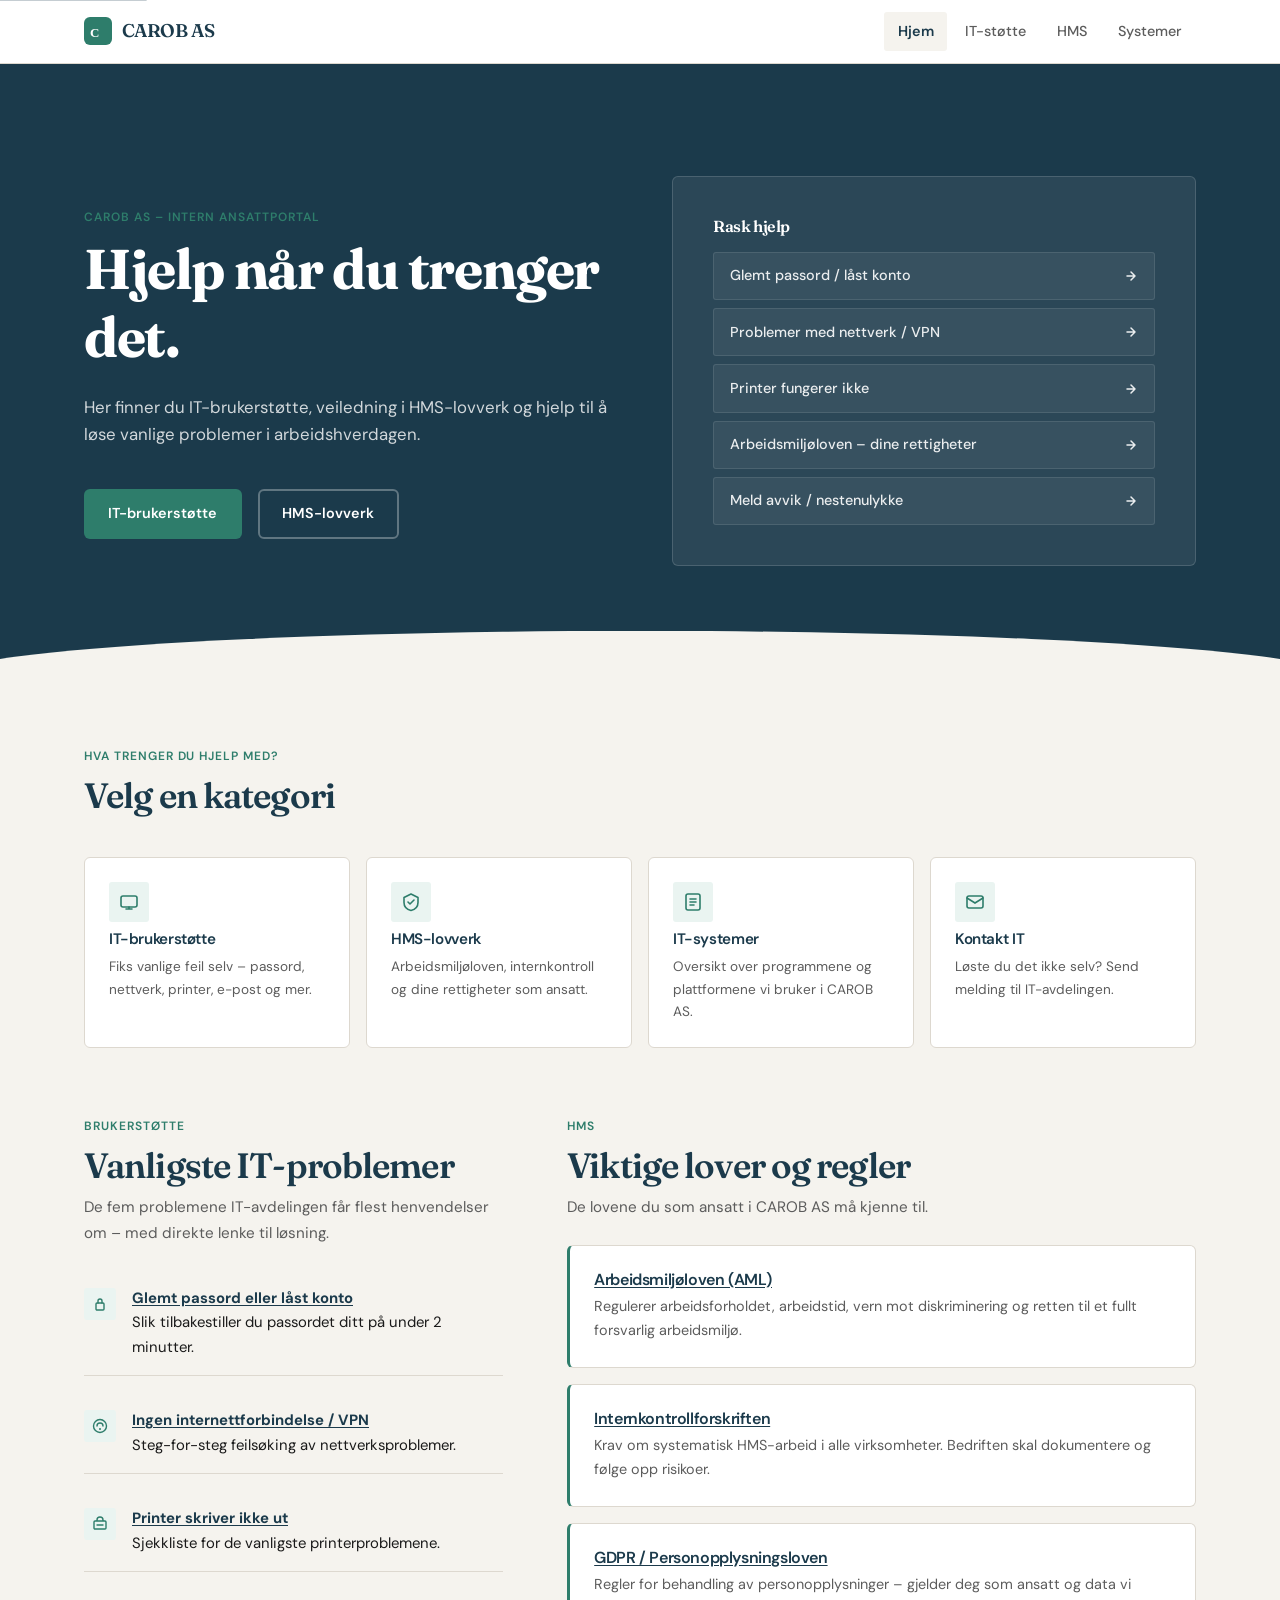
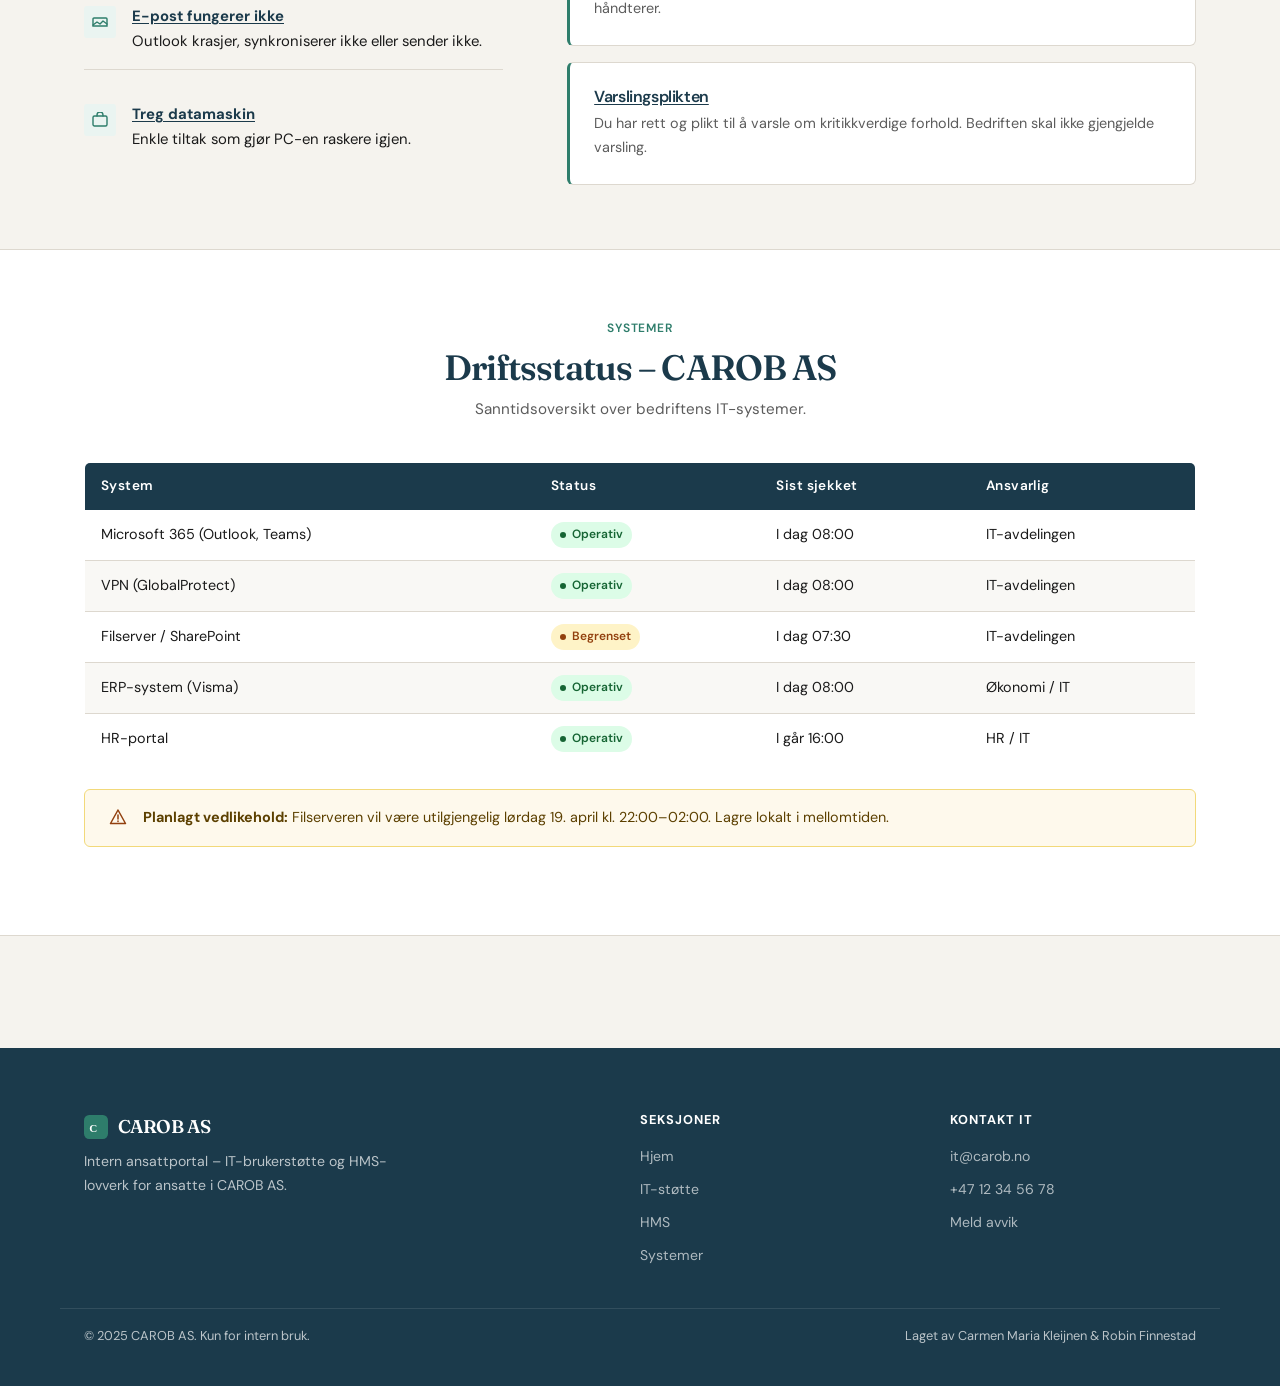
==== commit a2a8336a: "Refocus portal to CAROB AS – brukerstøtte og HMS-lovverk - Omdøpt til CAROB AS med nytt fokus på IT-" ====
--- a/index.html
+++ b/index.html
@@ -3,34 +3,29 @@
 <head>
   <meta charset="UTF-8" />
   <meta name="viewport" content="width=device-width, initial-scale=1.0" />
-  <meta name="description" content="AnsattPortalen – intern ressursnettside for ansatte. Finn IT-støtte, HMS-informasjon, rutiner og interne ressurser." />
-  <title>AnsattPortalen – Hjem</title>
+  <meta name="description" content="CAROB AS – Ansattportal. Finn IT-brukerstøtte, HMS-lovverk og systemhjelp." />
+  <title>CAROB AS – Ansattportal</title>
   <link rel="stylesheet" href="styles.css" />
 </head>
 <body>
 
   <a href="#main" class="skip-link">Hopp til innhold</a>
 
-  <!-- NAVIGASJON -->
   <nav class="site-nav" aria-label="Hovednavigasjon">
     <div class="nav-inner">
-      <a href="index.html" class="nav-logo" aria-label="AnsattPortalen – til forsiden">
+      <a href="index.html" class="nav-logo" aria-label="CAROB AS – til forsiden">
         <svg width="28" height="28" viewBox="0 0 28 28" fill="none" aria-hidden="true">
           <rect width="28" height="28" rx="6" fill="#2E7D6B"/>
-          <rect x="7" y="8" width="14" height="2.5" rx="1.25" fill="white"/>
-          <rect x="7" y="12.75" width="10" height="2.5" rx="1.25" fill="white"/>
-          <rect x="7" y="17.5" width="12" height="2.5" rx="1.25" fill="white"/>
+          <text x="6" y="20" font-family="serif" font-size="13" font-weight="700" fill="white">C</text>
         </svg>
-        AnsattPortalen
+        CAROB AS
       </a>
-
       <ul class="nav-links" role="list">
         <li><a href="index.html" aria-current="page">Hjem</a></li>
         <li><a href="it-support.html">IT-støtte</a></li>
         <li><a href="hms.html">HMS</a></li>
-        <li><a href="rutiner.html">Rutiner</a></li>
+        <li><a href="rutiner.html">Systemer</a></li>
       </ul>
-
       <button class="nav-toggle" aria-expanded="false" aria-controls="nav-links" aria-label="Åpne meny">
         <svg width="22" height="22" viewBox="0 0 22 22" fill="none" aria-hidden="true">
           <rect x="2" y="5" width="18" height="2" rx="1" fill="currentColor"/>
@@ -41,40 +36,39 @@
     </div>
   </nav>
 
-  <!-- HERO -->
   <header class="hero" role="banner">
     <div class="hero-inner">
       <div class="hero-text">
-        <span class="label">Intern ressursportal</span>
-        <h1>Alt du trenger,<br>på ett sted.</h1>
-        <p>AnsattPortalen er din digitale inngang til IT-støtte, HMS-informasjon, interne rutiner og bedriftens ressurser.</p>
+        <span class="label">CAROB AS – Intern ansattportal</span>
+        <h1>Hjelp når du trenger det.</h1>
+        <p>Her finner du IT-brukerstøtte, veiledning i HMS-lovverk og hjelp til å løse vanlige problemer i arbeidshverdagen.</p>
         <div class="hero-actions">
-          <a href="it-support.html" class="btn btn--accent">Gå til IT-støtte</a>
-          <a href="hms.html" class="btn btn--outline" style="border-color:rgba(255,255,255,0.3);color:#fff;">HMS-informasjon</a>
+          <a href="it-support.html" class="btn btn--accent">IT-brukerstøtte</a>
+          <a href="hms.html" class="btn btn--outline" style="border-color:rgba(255,255,255,0.3);color:#fff;">HMS-lovverk</a>
         </div>
       </div>
 
       <aside class="hero-card" aria-label="Hurtiglenker">
-        <h3>Hurtiglenker</h3>
-        <nav class="hero-card-links" aria-label="Hurtiglenker navigasjon">
-          <a href="it-support.html#faq">
-            Vanlige IT-spørsmål
-            <svg width="14" height="14" viewBox="0 0 14 14" fill="none" aria-hidden="true"><path d="M3 7h8M7 3l4 4-4 4" stroke="currentColor" stroke-width="1.5" stroke-linecap="round" stroke-linejoin="round"/></svg>
-          </a>
-          <a href="it-support.html#bestilling">
-            Bestill utstyr / tilgang
+        <h3>Rask hjelp</h3>
+        <nav class="hero-card-links" aria-label="Hurtiglenker">
+          <a href="it-support.html#passord">
+            Glemt passord / låst konto
+            <svg width="14" height="14" viewBox="0 0 14 14" fill="none" aria-hidden="true"><path d="M3 7h8M7 3l4 4-4 4" stroke="currentColor" stroke-width="1.5" stroke-linecap="round" stroke-linejoin="round"/></svg>
+          </a>
+          <a href="it-support.html#nettverk">
+            Problemer med nettverk / VPN
+            <svg width="14" height="14" viewBox="0 0 14 14" fill="none" aria-hidden="true"><path d="M3 7h8M7 3l4 4-4 4" stroke="currentColor" stroke-width="1.5" stroke-linecap="round" stroke-linejoin="round"/></svg>
+          </a>
+          <a href="it-support.html#printer">
+            Printer fungerer ikke
+            <svg width="14" height="14" viewBox="0 0 14 14" fill="none" aria-hidden="true"><path d="M3 7h8M7 3l4 4-4 4" stroke="currentColor" stroke-width="1.5" stroke-linecap="round" stroke-linejoin="round"/></svg>
+          </a>
+          <a href="hms.html#aml">
+            Arbeidsmiljøloven – dine rettigheter
             <svg width="14" height="14" viewBox="0 0 14 14" fill="none" aria-hidden="true"><path d="M3 7h8M7 3l4 4-4 4" stroke="currentColor" stroke-width="1.5" stroke-linecap="round" stroke-linejoin="round"/></svg>
           </a>
           <a href="hms.html#varsling">
-            Meld avvik / ulykke
-            <svg width="14" height="14" viewBox="0 0 14 14" fill="none" aria-hidden="true"><path d="M3 7h8M7 3l4 4-4 4" stroke="currentColor" stroke-width="1.5" stroke-linecap="round" stroke-linejoin="round"/></svg>
-          </a>
-          <a href="rutiner.html">
-            Interne rutiner
-            <svg width="14" height="14" viewBox="0 0 14 14" fill="none" aria-hidden="true"><path d="M3 7h8M7 3l4 4-4 4" stroke="currentColor" stroke-width="1.5" stroke-linecap="round" stroke-linejoin="round"/></svg>
-          </a>
-          <a href="it-support.html#kontakt">
-            Kontakt IT-avdelingen
+            Meld avvik / nestenulykke
             <svg width="14" height="14" viewBox="0 0 14 14" fill="none" aria-hidden="true"><path d="M3 7h8M7 3l4 4-4 4" stroke="currentColor" stroke-width="1.5" stroke-linecap="round" stroke-linejoin="round"/></svg>
           </a>
         </nav>
@@ -82,15 +76,14 @@
     </div>
   </header>
 
-  <!-- HOVEDINNHOLD -->
   <main id="main">
 
-    <!-- SNARVEISKORT -->
+    <!-- SEKSJONER -->
     <section class="shortcuts section" aria-labelledby="shortcuts-heading">
       <div class="container">
         <div class="section-header">
-          <span class="label">Seksjoner</span>
-          <h2 id="shortcuts-heading">Hva leter du etter?</h2>
+          <span class="label">Hva trenger du hjelp med?</span>
+          <h2 id="shortcuts-heading">Velg en kategori</h2>
         </div>
         <div class="shortcuts-grid" role="list">
 
@@ -98,224 +91,221 @@
             <div class="shortcut-icon" aria-hidden="true">
               <svg width="20" height="20" viewBox="0 0 20 20" fill="none"><rect x="2" y="4" width="16" height="11" rx="2" stroke="currentColor" stroke-width="1.6"/><path d="M7 17h6M10 15v2" stroke="currentColor" stroke-width="1.6" stroke-linecap="round"/></svg>
             </div>
-            <h3>IT-støtte</h3>
-            <p>Feilsøking, tilganger, utstyr og vanlige spørsmål.</p>
+            <h3>IT-brukerstøtte</h3>
+            <p>Fiks vanlige feil selv – passord, nettverk, printer, e-post og mer.</p>
           </a>
 
           <a href="hms.html" class="shortcut-card" role="listitem">
             <div class="shortcut-icon" aria-hidden="true">
               <svg width="20" height="20" viewBox="0 0 20 20" fill="none"><path d="M10 2L3 5.5v5c0 4 3 7 7 8 4-1 7-4 7-8v-5L10 2z" stroke="currentColor" stroke-width="1.6" stroke-linejoin="round"/><path d="M7 10l2 2 4-4" stroke="currentColor" stroke-width="1.6" stroke-linecap="round" stroke-linejoin="round"/></svg>
             </div>
-            <h3>HMS</h3>
-            <p>Helse, miljø og sikkerhet. Varsling av avvik og rutiner.</p>
+            <h3>HMS-lovverk</h3>
+            <p>Arbeidsmiljøloven, internkontroll og dine rettigheter som ansatt.</p>
           </a>
 
           <a href="rutiner.html" class="shortcut-card" role="listitem">
             <div class="shortcut-icon" aria-hidden="true">
-              <svg width="20" height="20" viewBox="0 0 20 20" fill="none"><path d="M5 3h10a2 2 0 0 1 2 2v10a2 2 0 0 1-2 2H5a2 2 0 0 1-2-2V5a2 2 0 0 1 2-2z" stroke="currentColor" stroke-width="1.6"/><path d="M7 7h6M7 10h6M7 13h4" stroke="currentColor" stroke-width="1.6" stroke-linecap="round"/></svg>
-            </div>
-            <h3>Rutiner</h3>
-            <p>Interne prosedyrer, retningslinjer og maler.</p>
+              <svg width="20" height="20" viewBox="0 0 20 20" fill="none"><rect x="3" y="2" width="14" height="16" rx="2" stroke="currentColor" stroke-width="1.6"/><path d="M7 7h6M7 10h6M7 13h4" stroke="currentColor" stroke-width="1.6" stroke-linecap="round"/></svg>
+            </div>
+            <h3>IT-systemer</h3>
+            <p>Oversikt over programmene og plattformene vi bruker i CAROB AS.</p>
           </a>
 
           <a href="it-support.html#kontakt" class="shortcut-card" role="listitem">
             <div class="shortcut-icon" aria-hidden="true">
               <svg width="20" height="20" viewBox="0 0 20 20" fill="none"><path d="M4 4h12a2 2 0 0 1 2 2v8a2 2 0 0 1-2 2H4a2 2 0 0 1-2-2V6a2 2 0 0 1 2-2z" stroke="currentColor" stroke-width="1.6"/><path d="M2 6l8 5 8-5" stroke="currentColor" stroke-width="1.6" stroke-linecap="round"/></svg>
             </div>
-            <h3>Kontakt oss</h3>
-            <p>Ta kontakt med IT-avdelingen eller HR direkte.</p>
+            <h3>Kontakt IT</h3>
+            <p>Løste du det ikke selv? Send melding til IT-avdelingen.</p>
           </a>
 
         </div>
       </div>
     </section>
 
-    <!-- DRIFTSSTATUS -->
-    <section class="section" aria-labelledby="status-heading" style="padding-top:0;">
+    <!-- VANLIGSTE PROBLEMER -->
+    <section class="section" style="padding-top:0;" aria-labelledby="topproblemer-heading">
       <div class="container">
         <div class="content-split">
           <div>
-            <span class="label">Driftsstatus</span>
-            <h2 id="status-heading">Systemstatus</h2>
-            <p class="text-muted" style="margin-top:0.5rem;margin-bottom:1.5rem;">Oversikt over tilgjengelighet på interne systemer og tjenester.</p>
-
-            <div class="table-wrap">
-              <table>
-                <caption class="sr-only">Systemstatus oversikt</caption>
-                <thead>
-                  <tr>
-                    <th scope="col">System</th>
-                    <th scope="col">Status</th>
-                    <th scope="col">Sist oppdatert</th>
-                  </tr>
-                </thead>
-                <tbody>
-                  <tr>
-                    <td>E-post (Outlook)</td>
-                    <td><span class="status-badge status-badge--ok" role="status">Operativ</span></td>
-                    <td>I dag 08:00</td>
-                  </tr>
-                  <tr>
-                    <td>VPN-tilgang</td>
-                    <td><span class="status-badge status-badge--ok" role="status">Operativ</span></td>
-                    <td>I dag 08:00</td>
-                  </tr>
-                  <tr>
-                    <td>Intern filserver</td>
-                    <td><span class="status-badge status-badge--warning" role="status">Begrenset</span></td>
-                    <td>I dag 07:30</td>
-                  </tr>
-                  <tr>
-                    <td>Teams / videokonferanse</td>
-                    <td><span class="status-badge status-badge--ok" role="status">Operativ</span></td>
-                    <td>I dag 08:00</td>
-                  </tr>
-                  <tr>
-                    <td>HR-system (Visma)</td>
-                    <td><span class="status-badge status-badge--ok" role="status">Operativ</span></td>
-                    <td>I går 16:00</td>
-                  </tr>
-                </tbody>
-              </table>
+            <span class="label">Brukerstøtte</span>
+            <h2 id="topproblemer-heading">Vanligste IT-problemer</h2>
+            <p class="text-muted" style="margin-top:0.5rem;margin-bottom:1.5rem;">De fem problemene IT-avdelingen får flest henvendelser om – med direkte lenke til løsning.</p>
+
+            <div class="info-list" role="list">
+              <li role="listitem">
+                <div class="icon" aria-hidden="true">
+                  <svg width="16" height="16" viewBox="0 0 16 16" fill="none"><rect x="4" y="7" width="8" height="7" rx="1" stroke="currentColor" stroke-width="1.4"/><path d="M6 7V5a2 2 0 0 1 4 0v2" stroke="currentColor" stroke-width="1.4" stroke-linecap="round"/></svg>
+                </div>
+                <div>
+                  <strong><a href="it-support.html#passord" style="color:var(--color-primary);text-decoration:underline;text-underline-offset:2px;">Glemt passord eller låst konto</a></strong>
+                  <p>Slik tilbakestiller du passordet ditt på under 2 minutter.</p>
+                </div>
+              </li>
+              <li role="listitem">
+                <div class="icon" aria-hidden="true">
+                  <svg width="16" height="16" viewBox="0 0 16 16" fill="none"><circle cx="8" cy="8" r="6.5" stroke="currentColor" stroke-width="1.4"/><path d="M5 8a3 3 0 0 1 6 0" stroke="currentColor" stroke-width="1.4" stroke-linecap="round"/><circle cx="8" cy="11" r="1" fill="currentColor"/></svg>
+                </div>
+                <div>
+                  <strong><a href="it-support.html#nettverk" style="color:var(--color-primary);text-decoration:underline;text-underline-offset:2px;">Ingen internettforbindelse / VPN</a></strong>
+                  <p>Steg-for-steg feilsøking av nettverksproblemer.</p>
+                </div>
+              </li>
+              <li role="listitem">
+                <div class="icon" aria-hidden="true">
+                  <svg width="16" height="16" viewBox="0 0 16 16" fill="none"><rect x="2" y="5" width="12" height="8" rx="1" stroke="currentColor" stroke-width="1.4"/><path d="M5 5V4a3 3 0 0 1 6 0v1" stroke="currentColor" stroke-width="1.4"/><path d="M5 9h6" stroke="currentColor" stroke-width="1.4" stroke-linecap="round"/></svg>
+                </div>
+                <div>
+                  <strong><a href="it-support.html#printer" style="color:var(--color-primary);text-decoration:underline;text-underline-offset:2px;">Printer skriver ikke ut</a></strong>
+                  <p>Sjekkliste for de vanligste printerprob­lemene.</p>
+                </div>
+              </li>
+              <li role="listitem">
+                <div class="icon" aria-hidden="true">
+                  <svg width="16" height="16" viewBox="0 0 16 16" fill="none"><path d="M2 4h12a1 1 0 0 1 1 1v7H1V5a1 1 0 0 1 1-1z" stroke="currentColor" stroke-width="1.4"/><path d="M1 11l4-3 3 2 3-3 4 3" stroke="currentColor" stroke-width="1.4" stroke-linecap="round" stroke-linejoin="round"/></svg>
+                </div>
+                <div>
+                  <strong><a href="it-support.html#epost" style="color:var(--color-primary);text-decoration:underline;text-underline-offset:2px;">E-post fungerer ikke</a></strong>
+                  <p>Outlook krasjer, synkroniserer ikke eller sender ikke.</p>
+                </div>
+              </li>
+              <li role="listitem">
+                <div class="icon" aria-hidden="true">
+                  <svg width="16" height="16" viewBox="0 0 16 16" fill="none"><rect x="1" y="4" width="14" height="10" rx="1.5" stroke="currentColor" stroke-width="1.4"/><path d="M5 4V3a3 3 0 0 1 6 0v1" stroke="currentColor" stroke-width="1.4" stroke-linecap="round"/></svg>
+                </div>
+                <div>
+                  <strong><a href="it-support.html#treg" style="color:var(--color-primary);text-decoration:underline;text-underline-offset:2px;">Treg datamaskin</a></strong>
+                  <p>Enkle tiltak som gjør PC-en raskere igjen.</p>
+                </div>
+              </li>
             </div>
           </div>
 
           <div>
-            <span class="label">Beskjeder</span>
-            <h2 id="notices-heading">Driftsmeldinger</h2>
-            <p class="text-muted" style="margin-top:0.5rem;margin-bottom:1.5rem;">Planlagt vedlikehold og aktive henvendelser.</p>
-
-            <div class="alert alert--warning" role="alert">
-              <svg width="18" height="18" viewBox="0 0 18 18" fill="none" aria-hidden="true"><path d="M9 2L1.5 15.5h15L9 2z" stroke="#92400E" stroke-width="1.5" stroke-linejoin="round"/><path d="M9 7v4M9 13v.5" stroke="#92400E" stroke-width="1.5" stroke-linecap="round"/></svg>
-              <div>
-                <strong>Planlagt vedlikehold</strong> – Filserveren vil være nede lørdag 19. april kl. 22:00–02:00.
-              </div>
-            </div>
-
-            <div class="info-list" role="list" style="margin-top:1rem;">
-              <li role="listitem">
-                <div class="icon" aria-hidden="true">
-                  <svg width="16" height="16" viewBox="0 0 16 16" fill="none"><circle cx="8" cy="8" r="6.5" stroke="currentColor" stroke-width="1.4"/><path d="M8 5v3.5l2 2" stroke="currentColor" stroke-width="1.4" stroke-linecap="round"/></svg>
-                </div>
-                <div>
-                  <strong>14. april</strong> – Nye passordkrav trer i kraft. Minimum 12 tegn påkrevd.
-                </div>
-              </li>
-              <li role="listitem">
-                <div class="icon" aria-hidden="true">
-                  <svg width="16" height="16" viewBox="0 0 16 16" fill="none"><circle cx="8" cy="8" r="6.5" stroke="currentColor" stroke-width="1.4"/><path d="M8 5v3.5l2 2" stroke="currentColor" stroke-width="1.4" stroke-linecap="round"/></svg>
-                </div>
-                <div>
-                  <strong>7. april</strong> – Oppdatert HMS-håndbok er nå tilgjengelig.
-                </div>
-              </li>
-              <li role="listitem">
-                <div class="icon" aria-hidden="true">
-                  <svg width="16" height="16" viewBox="0 0 16 16" fill="none"><circle cx="8" cy="8" r="6.5" stroke="currentColor" stroke-width="1.4"/><path d="M8 5v3.5l2 2" stroke="currentColor" stroke-width="1.4" stroke-linecap="round"/></svg>
-                </div>
-                <div>
-                  <strong>1. april</strong> – Ny ansatt: Velkommen til Maria Johansen i økonomiavdelingen!
-                </div>
-              </li>
+            <span class="label">HMS</span>
+            <h2 id="hms-oversikt-heading">Viktige lover og regler</h2>
+            <p class="text-muted" style="margin-top:0.5rem;margin-bottom:1.5rem;">De lovene du som ansatt i CAROB AS må kjenne til.</p>
+
+            <div class="card card--accent" style="margin-bottom:var(--space-sm);">
+              <h3><a href="hms.html#aml" style="color:var(--color-primary);text-decoration:underline;text-underline-offset:2px;">Arbeidsmiljøloven (AML)</a></h3>
+              <p>Regulerer arbeidsforholdet, arbeidstid, vern mot diskriminering og retten til et fullt forsvarlig arbeidsmiljø.</p>
+            </div>
+            <div class="card card--accent" style="margin-bottom:var(--space-sm);">
+              <h3><a href="hms.html#internkontroll" style="color:var(--color-primary);text-decoration:underline;text-underline-offset:2px;">Internkontrollforskriften</a></h3>
+              <p>Krav om systematisk HMS-arbeid i alle virksomheter. Bedriften skal dokumentere og følge opp risikoer.</p>
+            </div>
+            <div class="card card--accent" style="margin-bottom:var(--space-sm);">
+              <h3><a href="hms.html#gdpr" style="color:var(--color-primary);text-decoration:underline;text-underline-offset:2px;">GDPR / Personopplysningsloven</a></h3>
+              <p>Regler for behandling av personopplysninger – gjelder deg som ansatt og data vi håndterer.</p>
+            </div>
+            <div class="card card--accent">
+              <h3><a href="hms.html#varsling" style="color:var(--color-primary);text-decoration:underline;text-underline-offset:2px;">Varslingsplikten</a></h3>
+              <p>Du har rett og plikt til å varsle om kritikkverdige forhold. Bedriften skal ikke gjengjelde varsling.</p>
             </div>
           </div>
         </div>
       </div>
     </section>
 
-    <!-- NYTTIGE RESSURSER -->
-    <section class="section" style="background:var(--color-surface);border-top:1px solid var(--color-border);border-bottom:1px solid var(--color-border);" aria-labelledby="resources-heading">
+    <!-- DRIFTSSTATUS -->
+    <section class="section" style="background:var(--color-surface);border-top:1px solid var(--color-border);border-bottom:1px solid var(--color-border);" aria-labelledby="status-heading">
       <div class="container">
         <div class="section-header text-center">
-          <span class="label">Ressurser</span>
-          <h2 id="resources-heading">Nyttige dokumenter og lenker</h2>
-          <p class="text-muted">Ofte brukte skjemaer, håndbøker og retningslinjer.</p>
-        </div>
-
-        <div class="shortcuts-grid" style="margin-top:var(--space-lg);">
-          <div class="card card--accent">
-            <h3>
-              <svg width="16" height="16" viewBox="0 0 16 16" fill="none" style="display:inline;vertical-align:-2px;margin-right:6px;" aria-hidden="true"><path d="M3 2h7l3 3v9H3V2z" stroke="var(--color-accent)" stroke-width="1.4" stroke-linejoin="round"/><path d="M10 2v3h3" stroke="var(--color-accent)" stroke-width="1.4" stroke-linejoin="round"/></svg>
-              HMS-håndbok 2025
-            </h3>
-            <p>Gjeldende regler og prosedyrer for helse, miljø og sikkerhet.</p>
-            <a href="hms.html" class="btn btn--outline" style="margin-top:var(--space-sm);font-size:0.85rem;padding:0.5rem 1rem;min-height:36px;">Les mer</a>
-          </div>
-
-          <div class="card card--accent">
-            <h3>
-              <svg width="16" height="16" viewBox="0 0 16 16" fill="none" style="display:inline;vertical-align:-2px;margin-right:6px;" aria-hidden="true"><path d="M3 2h7l3 3v9H3V2z" stroke="var(--color-accent)" stroke-width="1.4" stroke-linejoin="round"/><path d="M10 2v3h3" stroke="var(--color-accent)" stroke-width="1.4" stroke-linejoin="round"/></svg>
-              IT-retningslinjer
-            </h3>
-            <p>Regler for bruk av bedriftens IT-utstyr og systemer.</p>
-            <a href="it-support.html" class="btn btn--outline" style="margin-top:var(--space-sm);font-size:0.85rem;padding:0.5rem 1rem;min-height:36px;">Les mer</a>
-          </div>
-
-          <div class="card card--accent">
-            <h3>
-              <svg width="16" height="16" viewBox="0 0 16 16" fill="none" style="display:inline;vertical-align:-2px;margin-right:6px;" aria-hidden="true"><path d="M3 2h7l3 3v9H3V2z" stroke="var(--color-accent)" stroke-width="1.4" stroke-linejoin="round"/><path d="M10 2v3h3" stroke="var(--color-accent)" stroke-width="1.4" stroke-linejoin="round"/></svg>
-              Ansattehåndbok
-            </h3>
-            <p>Alt om ansettelsesforhold, permisjoner og rettigheter.</p>
-            <a href="rutiner.html" class="btn btn--outline" style="margin-top:var(--space-sm);font-size:0.85rem;padding:0.5rem 1rem;min-height:36px;">Les mer</a>
-          </div>
-
-          <div class="card card--accent">
-            <h3>
-              <svg width="16" height="16" viewBox="0 0 16 16" fill="none" style="display:inline;vertical-align:-2px;margin-right:6px;" aria-hidden="true"><path d="M3 2h7l3 3v9H3V2z" stroke="var(--color-accent)" stroke-width="1.4" stroke-linejoin="round"/><path d="M10 2v3h3" stroke="var(--color-accent)" stroke-width="1.4" stroke-linejoin="round"/></svg>
-              Avviksskjema
-            </h3>
-            <p>Meld fra om uønskede hendelser, ulykker eller nestenulykker.</p>
-            <a href="hms.html#varsling" class="btn btn--outline" style="margin-top:var(--space-sm);font-size:0.85rem;padding:0.5rem 1rem;min-height:36px;">Meld avvik</a>
-          </div>
+          <span class="label">Systemer</span>
+          <h2 id="status-heading">Driftsstatus – CAROB AS</h2>
+          <p class="text-muted">Sanntidsoversikt over bedriftens IT-systemer.</p>
+        </div>
+
+        <div class="table-wrap" style="margin-top:var(--space-lg);">
+          <table>
+            <caption class="sr-only">Driftsstatus for CAROB AS sine IT-systemer</caption>
+            <thead>
+              <tr>
+                <th scope="col">System</th>
+                <th scope="col">Status</th>
+                <th scope="col">Sist sjekket</th>
+                <th scope="col">Ansvarlig</th>
+              </tr>
+            </thead>
+            <tbody>
+              <tr>
+                <td>Microsoft 365 (Outlook, Teams)</td>
+                <td><span class="status-badge status-badge--ok" role="status">Operativ</span></td>
+                <td>I dag 08:00</td>
+                <td>IT-avdelingen</td>
+              </tr>
+              <tr>
+                <td>VPN (GlobalProtect)</td>
+                <td><span class="status-badge status-badge--ok" role="status">Operativ</span></td>
+                <td>I dag 08:00</td>
+                <td>IT-avdelingen</td>
+              </tr>
+              <tr>
+                <td>Filserver / SharePoint</td>
+                <td><span class="status-badge status-badge--warning" role="status">Begrenset</span></td>
+                <td>I dag 07:30</td>
+                <td>IT-avdelingen</td>
+              </tr>
+              <tr>
+                <td>ERP-system (Visma)</td>
+                <td><span class="status-badge status-badge--ok" role="status">Operativ</span></td>
+                <td>I dag 08:00</td>
+                <td>Økonomi / IT</td>
+              </tr>
+              <tr>
+                <td>HR-portal</td>
+                <td><span class="status-badge status-badge--ok" role="status">Operativ</span></td>
+                <td>I går 16:00</td>
+                <td>HR / IT</td>
+              </tr>
+            </tbody>
+          </table>
+        </div>
+
+        <div class="alert alert--warning" style="margin-top:var(--space-md);" role="alert">
+          <svg width="18" height="18" viewBox="0 0 18 18" fill="none" aria-hidden="true"><path d="M9 2L1.5 15.5h15L9 2z" stroke="#92400E" stroke-width="1.5" stroke-linejoin="round"/><path d="M9 7v4M9 13v.5" stroke="#92400E" stroke-width="1.5" stroke-linecap="round"/></svg>
+          <div><strong>Planlagt vedlikehold:</strong> Filserveren vil være utilgjengelig lørdag 19. april kl. 22:00–02:00. Lagre lokalt i mellomtiden.</div>
         </div>
       </div>
     </section>
 
   </main>
 
-  <!-- FOTER -->
   <footer class="site-footer" role="contentinfo">
     <div class="footer-inner">
       <div class="footer-brand">
-        <a href="index.html" class="nav-logo" style="color:#fff;" aria-label="AnsattPortalen forsiden">
-          <svg width="24" height="24" viewBox="0 0 28 28" fill="none" aria-hidden="true"><rect width="28" height="28" rx="6" fill="#2E7D6B"/><rect x="7" y="8" width="14" height="2.5" rx="1.25" fill="white"/><rect x="7" y="12.75" width="10" height="2.5" rx="1.25" fill="white"/><rect x="7" y="17.5" width="12" height="2.5" rx="1.25" fill="white"/></svg>
-          AnsattPortalen
+        <a href="index.html" class="nav-logo" style="color:#fff;" aria-label="CAROB AS forsiden">
+          <svg width="24" height="24" viewBox="0 0 28 28" fill="none" aria-hidden="true"><rect width="28" height="28" rx="6" fill="#2E7D6B"/><text x="6" y="20" font-family="serif" font-size="13" font-weight="700" fill="white">C</text></svg>
+          CAROB AS
         </a>
-        <p>Intern ressursnettside for ansatte. Her finner du IT-støtte, HMS-informasjon og interne rutiner.</p>
-      </div>
-
+        <p>Intern ansattportal – IT-brukerstøtte og HMS-lovverk for ansatte i CAROB AS.</p>
+      </div>
       <div class="footer-col">
         <h4>Seksjoner</h4>
         <ul>
           <li><a href="index.html">Hjem</a></li>
           <li><a href="it-support.html">IT-støtte</a></li>
           <li><a href="hms.html">HMS</a></li>
-          <li><a href="rutiner.html">Rutiner</a></li>
+          <li><a href="rutiner.html">Systemer</a></li>
         </ul>
       </div>
-
       <div class="footer-col">
-        <h4>Kontakt</h4>
+        <h4>Kontakt IT</h4>
         <ul>
-          <li><a href="mailto:it@bedrift.no">it@bedrift.no</a></li>
+          <li><a href="mailto:it@carob.no">it@carob.no</a></li>
           <li><a href="tel:+4712345678">+47 12 34 56 78</a></li>
           <li><a href="hms.html#varsling">Meld avvik</a></li>
         </ul>
       </div>
     </div>
-
     <div class="footer-bottom">
-      <span>© 2025 AnsattPortalen. Kun for intern bruk.</span>
+      <span>© 2025 CAROB AS. Kun for intern bruk.</span>
       <span>Laget av Carmen Maria Kleijnen &amp; Robin Finnestad</span>
     </div>
   </footer>
 
-  <!-- SR-only hjelpeklasse -->
   <style>.sr-only{position:absolute;width:1px;height:1px;padding:0;margin:-1px;overflow:hidden;clip:rect(0,0,0,0);white-space:nowrap;border:0}</style>
-
   <script>
-    // Mobil meny toggle
     const toggle = document.querySelector('.nav-toggle');
     const navLinks = document.querySelector('.nav-links');
     toggle.addEventListener('click', () => {
@@ -323,6 +313,5 @@
       toggle.setAttribute('aria-expanded', open);
     });
   </script>
-
 </body>
 </html>
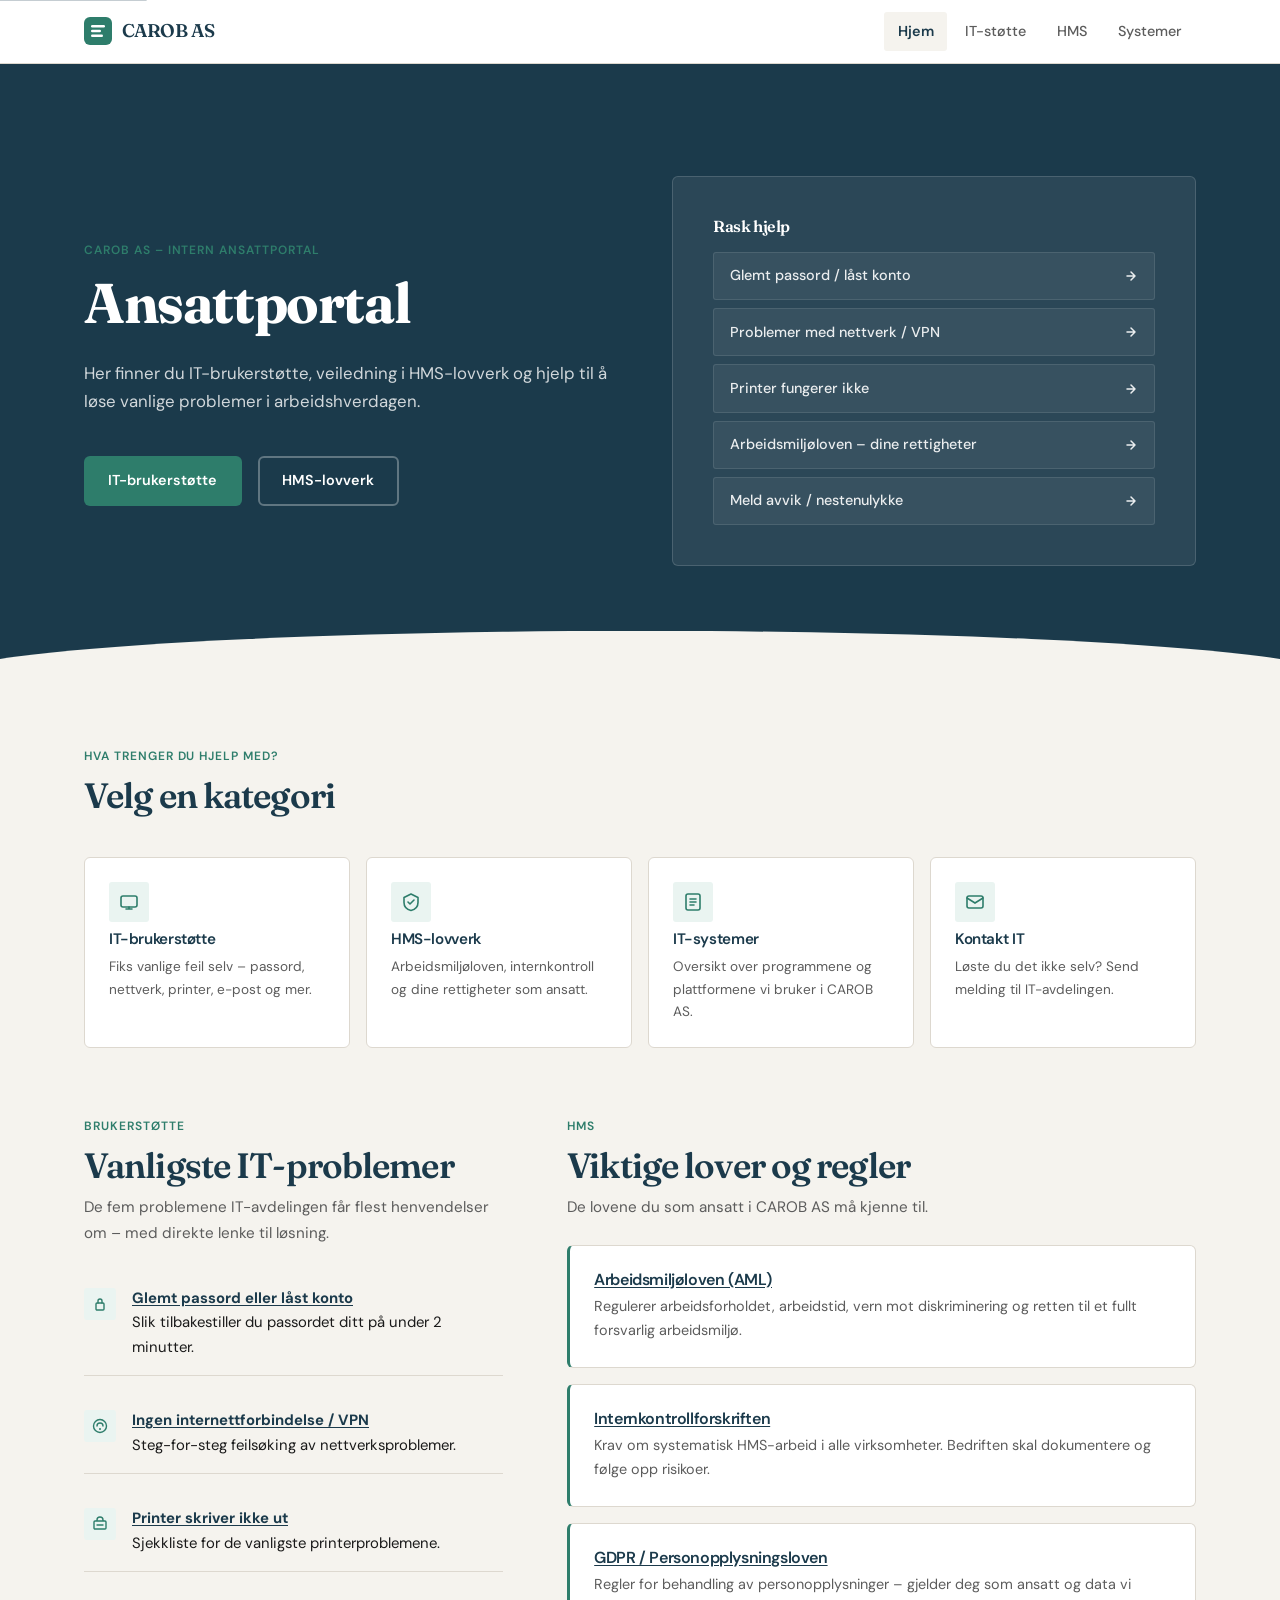
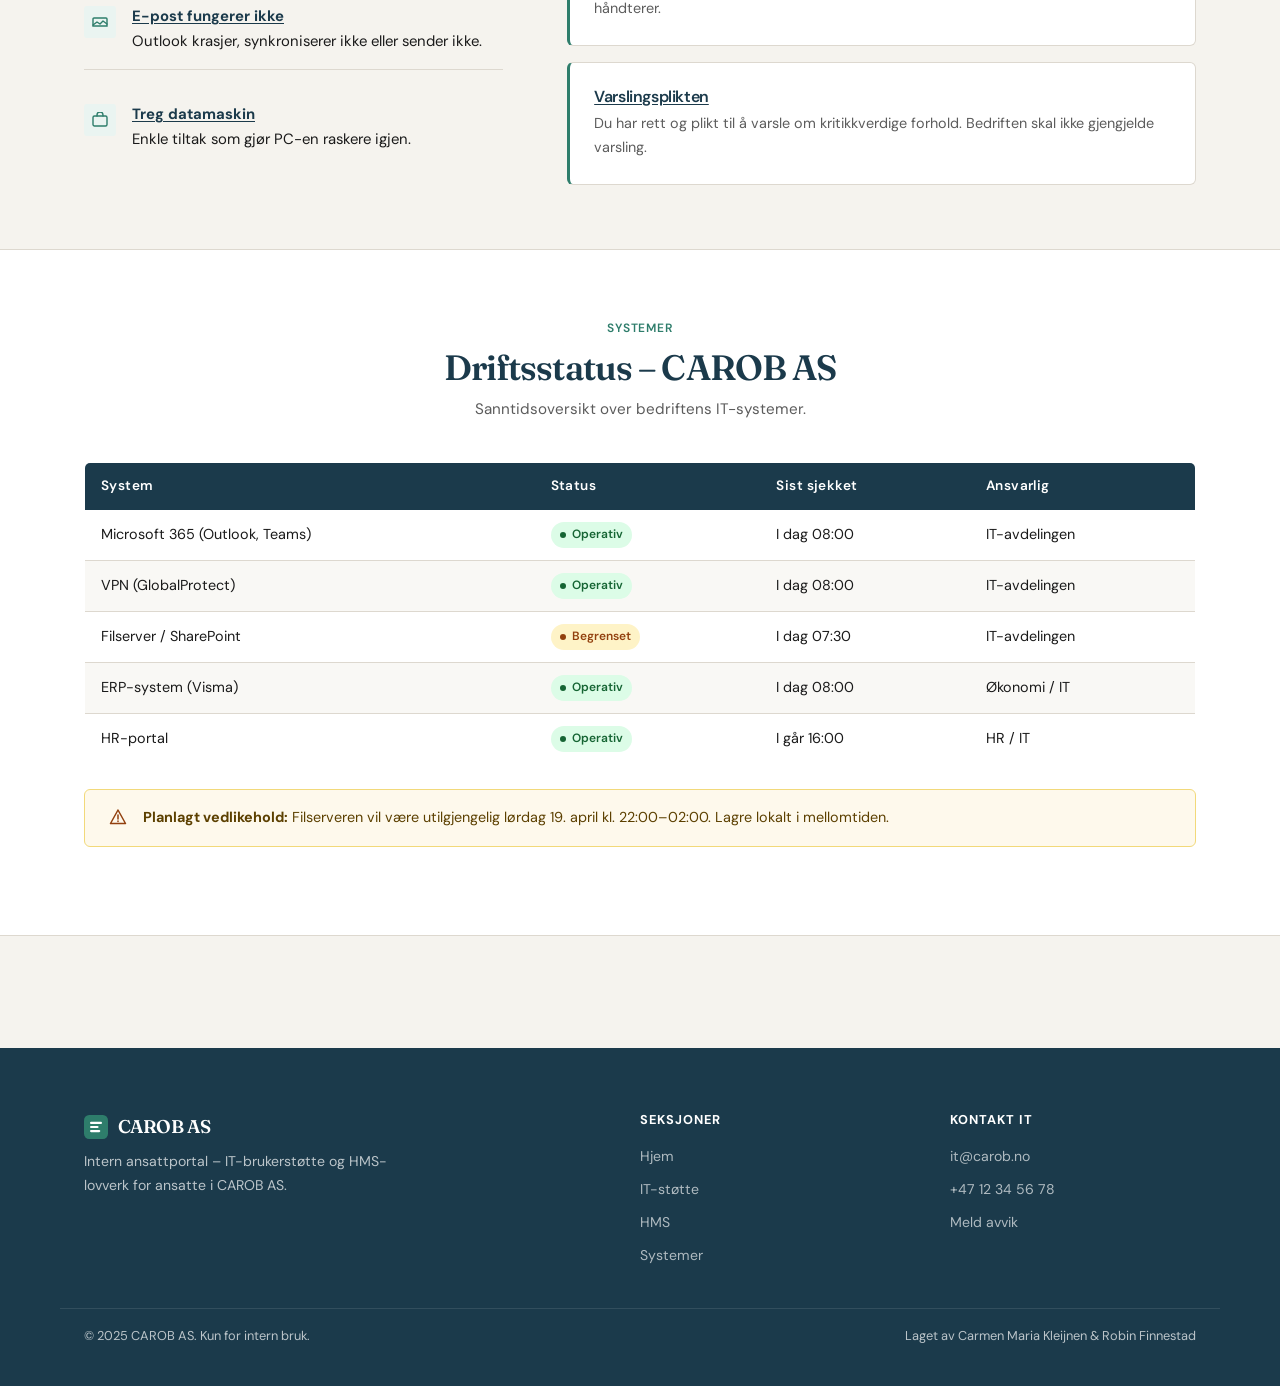
==== commit 952098aa: "Fix logo, headline and add PC/mobile content - Tilbake til 3-linjer-logo i alle sider - Forsideovers" ====
--- a/index.html
+++ b/index.html
@@ -16,7 +16,7 @@
       <a href="index.html" class="nav-logo" aria-label="CAROB AS – til forsiden">
         <svg width="28" height="28" viewBox="0 0 28 28" fill="none" aria-hidden="true">
           <rect width="28" height="28" rx="6" fill="#2E7D6B"/>
-          <text x="6" y="20" font-family="serif" font-size="13" font-weight="700" fill="white">C</text>
+          <rect x="7" y="8" width="14" height="2.5" rx="1.25" fill="white"/><rect x="7" y="12.75" width="10" height="2.5" rx="1.25" fill="white"/><rect x="7" y="17.5" width="12" height="2.5" rx="1.25" fill="white"/>
         </svg>
         CAROB AS
       </a>
@@ -40,7 +40,7 @@
     <div class="hero-inner">
       <div class="hero-text">
         <span class="label">CAROB AS – Intern ansattportal</span>
-        <h1>Hjelp når du trenger det.</h1>
+        <h1>Ansattportal</h1>
         <p>Her finner du IT-brukerstøtte, veiledning i HMS-lovverk og hjelp til å løse vanlige problemer i arbeidshverdagen.</p>
         <div class="hero-actions">
           <a href="it-support.html" class="btn btn--accent">IT-brukerstøtte</a>
@@ -275,7 +275,7 @@
     <div class="footer-inner">
       <div class="footer-brand">
         <a href="index.html" class="nav-logo" style="color:#fff;" aria-label="CAROB AS forsiden">
-          <svg width="24" height="24" viewBox="0 0 28 28" fill="none" aria-hidden="true"><rect width="28" height="28" rx="6" fill="#2E7D6B"/><text x="6" y="20" font-family="serif" font-size="13" font-weight="700" fill="white">C</text></svg>
+          <svg width="24" height="24" viewBox="0 0 28 28" fill="none" aria-hidden="true"><rect width="28" height="28" rx="6" fill="#2E7D6B"/><rect x="7" y="8" width="14" height="2.5" rx="1.25" fill="white"/><rect x="7" y="12.75" width="10" height="2.5" rx="1.25" fill="white"/><rect x="7" y="17.5" width="12" height="2.5" rx="1.25" fill="white"/></svg>
           CAROB AS
         </a>
         <p>Intern ansattportal – IT-brukerstøtte og HMS-lovverk for ansatte i CAROB AS.</p>
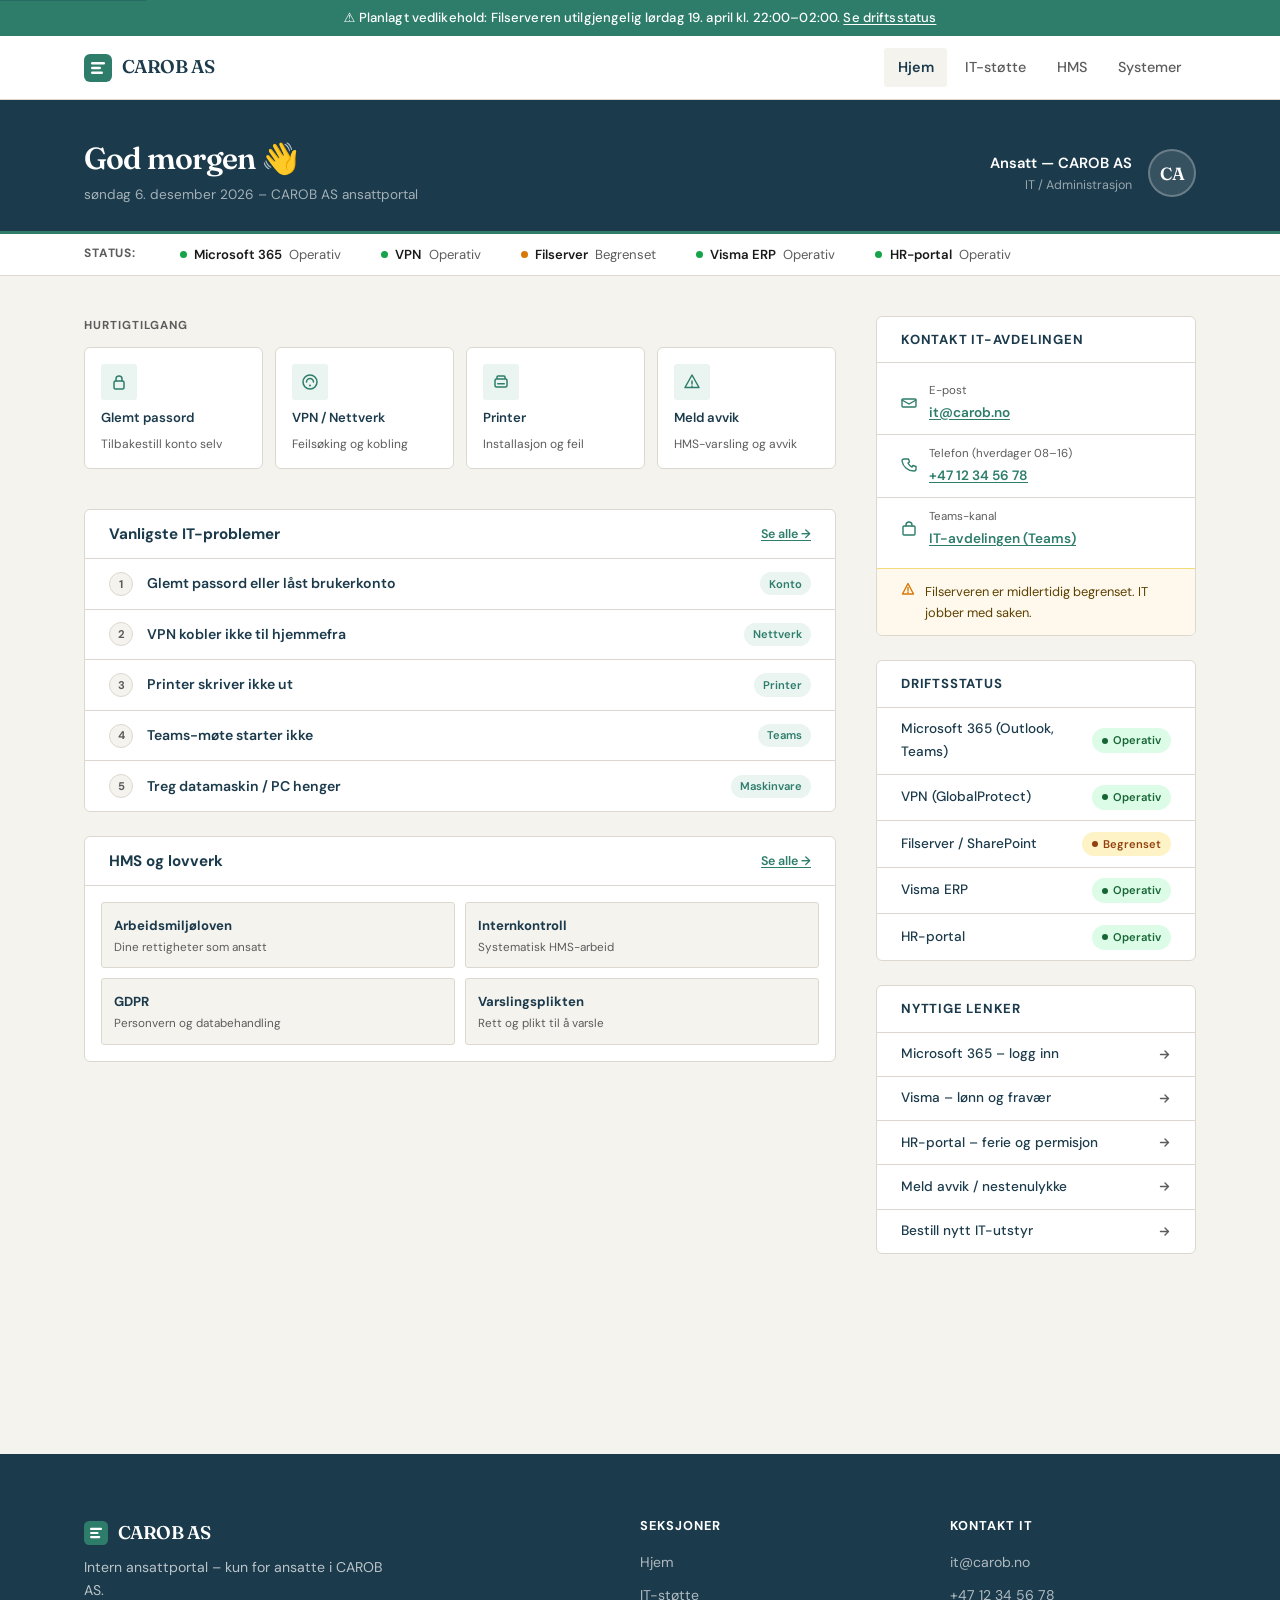
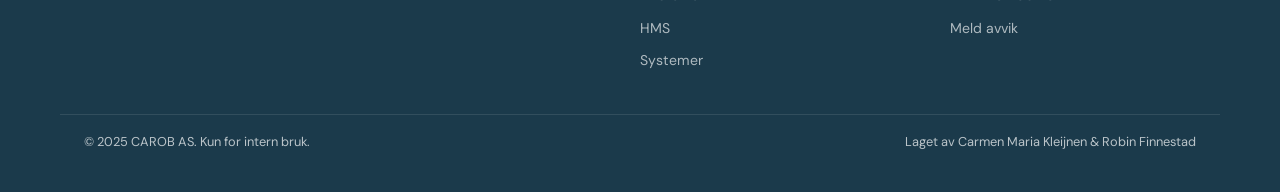
==== commit df43d5e3: "Endret design" ====
--- a/index.html
+++ b/index.html
@@ -6,17 +6,458 @@
   <meta name="description" content="CAROB AS – Ansattportal. Finn IT-brukerstøtte, HMS-lovverk og systemhjelp." />
   <title>CAROB AS – Ansattportal</title>
   <link rel="stylesheet" href="styles.css" />
+  <style>
+    /* =============================================
+       ANSATTPORTAL – DASHBOARD OVERRIDES
+       ============================================= */
+
+    /* Top announcement bar */
+    .announcement-bar {
+      background: var(--color-accent);
+      color: #fff;
+      font-size: 0.82rem;
+      font-weight: 500;
+      padding: 0.45rem var(--space-md);
+      text-align: center;
+      letter-spacing: 0.01em;
+    }
+    .announcement-bar a { color: #fff; text-decoration: underline; text-underline-offset: 2px; }
+
+    /* ---- PORTAL HEADER (replaces big hero) ---- */
+    .portal-header {
+      background: var(--color-primary);
+      padding: var(--space-lg) 0 var(--space-md);
+      border-bottom: 3px solid var(--color-accent);
+    }
+
+    .portal-header-inner {
+      max-width: var(--max-width);
+      margin: 0 auto;
+      padding: 0 var(--space-md);
+      display: flex;
+      align-items: center;
+      justify-content: space-between;
+      gap: var(--space-md);
+      flex-wrap: wrap;
+    }
+
+    .portal-welcome h1 {
+      color: #fff;
+      font-size: clamp(1.4rem, 3vw, 1.9rem);
+      font-weight: 600;
+      margin-bottom: 0.25rem;
+    }
+
+    .portal-welcome .date-line {
+      color: rgba(255,255,255,0.6);
+      font-size: 0.85rem;
+      font-family: var(--font-body);
+      font-weight: 400;
+      letter-spacing: 0;
+    }
+
+    .portal-meta {
+      display: flex;
+      align-items: center;
+      gap: var(--space-sm);
+    }
+
+    .portal-avatar {
+      width: 48px;
+      height: 48px;
+      background: rgba(255,255,255,0.12);
+      border: 2px solid rgba(255,255,255,0.25);
+      border-radius: 50%;
+      display: flex;
+      align-items: center;
+      justify-content: center;
+      color: #fff;
+      font-family: var(--font-display);
+      font-weight: 600;
+      font-size: 1.1rem;
+    }
+
+    .portal-user-info {
+      text-align: right;
+    }
+
+    .portal-user-info .name {
+      color: #fff;
+      font-size: 0.92rem;
+      font-weight: 600;
+    }
+
+    .portal-user-info .dept {
+      color: rgba(255,255,255,0.55);
+      font-size: 0.78rem;
+    }
+
+    /* ---- STATUS STRIP ---- */
+    .status-strip {
+      background: var(--color-surface);
+      border-bottom: 1px solid var(--color-border);
+      padding: 0.6rem 0;
+    }
+
+    .status-strip-inner {
+      max-width: var(--max-width);
+      margin: 0 auto;
+      padding: 0 var(--space-md);
+      display: flex;
+      align-items: center;
+      gap: var(--space-lg);
+      flex-wrap: wrap;
+    }
+
+    .status-item {
+      display: flex;
+      align-items: center;
+      gap: 0.45rem;
+      font-size: 0.82rem;
+      color: var(--color-muted);
+    }
+
+    .status-dot {
+      width: 7px;
+      height: 7px;
+      border-radius: 50%;
+      flex-shrink: 0;
+    }
+
+    .status-dot--ok      { background: #16A34A; }
+    .status-dot--warn    { background: #D97706; }
+    .status-dot--error   { background: #DC2626; }
+
+    .status-item strong {
+      color: var(--color-text);
+      font-weight: 600;
+    }
+
+    .status-strip-label {
+      font-size: 0.75rem;
+      font-weight: 700;
+      text-transform: uppercase;
+      letter-spacing: 0.07em;
+      color: var(--color-muted);
+      margin-right: 0.25rem;
+    }
+
+    /* ---- MAIN DASHBOARD GRID ---- */
+    .dashboard {
+      max-width: var(--max-width);
+      margin: 0 auto;
+      padding: var(--space-lg) var(--space-md) var(--space-xl);
+      display: grid;
+      grid-template-columns: 1fr 320px;
+      gap: var(--space-lg);
+      align-items: start;
+    }
+
+    /* ---- QUICK ACTIONS ---- */
+    .section-label {
+      font-size: 0.72rem;
+      font-weight: 700;
+      letter-spacing: 0.09em;
+      text-transform: uppercase;
+      color: var(--color-muted);
+      margin-bottom: 0.75rem;
+    }
+
+    .quick-actions {
+      display: grid;
+      grid-template-columns: repeat(4, 1fr);
+      gap: 0.75rem;
+      margin-bottom: var(--space-lg);
+    }
+
+    .qa-card {
+      background: var(--color-surface);
+      border: 1px solid var(--color-border);
+      border-radius: var(--radius);
+      padding: var(--space-sm) var(--space-sm);
+      display: flex;
+      flex-direction: column;
+      align-items: flex-start;
+      gap: 0.6rem;
+      text-decoration: none;
+      transition: border-color 0.15s, box-shadow 0.15s, transform 0.12s;
+    }
+
+    .qa-card:hover {
+      border-color: var(--color-accent);
+      box-shadow: 0 2px 12px rgba(46,125,107,0.1);
+      transform: translateY(-2px);
+    }
+
+    .qa-icon {
+      width: 36px;
+      height: 36px;
+      background: var(--color-accent-bg);
+      border-radius: var(--radius-sm);
+      display: flex;
+      align-items: center;
+      justify-content: center;
+      color: var(--color-accent);
+      flex-shrink: 0;
+    }
+
+    .qa-card span {
+      font-size: 0.82rem;
+      font-weight: 600;
+      color: var(--color-primary);
+      line-height: 1.3;
+    }
+
+    .qa-card p {
+      font-size: 0.75rem;
+      color: var(--color-muted);
+      max-width: none;
+      line-height: 1.35;
+    }
+
+    /* ---- TOP PROBLEMS PANEL ---- */
+    .panel {
+      background: var(--color-surface);
+      border: 1px solid var(--color-border);
+      border-radius: var(--radius);
+      overflow: hidden;
+      margin-bottom: var(--space-md);
+    }
+
+    .panel-header {
+      padding: 0.85rem var(--space-md);
+      border-bottom: 1px solid var(--color-border);
+      display: flex;
+      align-items: center;
+      justify-content: space-between;
+    }
+
+    .panel-header h2 {
+      font-size: 0.95rem;
+      font-weight: 700;
+      color: var(--color-primary);
+      font-family: var(--font-body);
+      letter-spacing: 0;
+    }
+
+    .panel-header a {
+      font-size: 0.78rem;
+      color: var(--color-accent);
+      font-weight: 600;
+      text-decoration: underline;
+      text-underline-offset: 2px;
+    }
+
+    .problem-list {
+      list-style: none;
+    }
+
+    .problem-item {
+      display: flex;
+      align-items: center;
+      gap: 0.85rem;
+      padding: 0.8rem var(--space-md);
+      border-bottom: 1px solid var(--color-border);
+      transition: background 0.12s;
+    }
+
+    .problem-item:last-child { border-bottom: none; }
+    .problem-item:hover { background: var(--color-bg); }
+
+    .problem-num {
+      width: 24px;
+      height: 24px;
+      background: var(--color-bg);
+      border: 1px solid var(--color-border);
+      border-radius: 50%;
+      display: flex;
+      align-items: center;
+      justify-content: center;
+      font-size: 0.7rem;
+      font-weight: 700;
+      color: var(--color-muted);
+      flex-shrink: 0;
+    }
+
+    .problem-item a {
+      font-size: 0.88rem;
+      font-weight: 600;
+      color: var(--color-primary);
+      text-decoration: none;
+      flex: 1;
+    }
+
+    .problem-item a:hover { color: var(--color-accent); }
+
+    .problem-item .tag {
+      font-size: 0.7rem;
+      font-weight: 600;
+      padding: 0.15rem 0.55rem;
+      border-radius: 99px;
+      background: var(--color-accent-bg);
+      color: var(--color-accent);
+      white-space: nowrap;
+    }
+
+    /* ---- HMS QUICK BOX ---- */
+    .hms-grid {
+      display: grid;
+      grid-template-columns: 1fr 1fr;
+      gap: 0.6rem;
+      padding: var(--space-sm);
+    }
+
+    .hms-tile {
+      background: var(--color-bg);
+      border: 1px solid var(--color-border);
+      border-radius: var(--radius-sm);
+      padding: 0.75rem;
+      text-decoration: none;
+      transition: border-color 0.15s, background 0.15s;
+    }
+
+    .hms-tile:hover {
+      border-color: var(--color-accent);
+      background: var(--color-accent-bg);
+    }
+
+    .hms-tile .hms-title {
+      font-size: 0.82rem;
+      font-weight: 700;
+      color: var(--color-primary);
+      margin-bottom: 0.2rem;
+    }
+
+    .hms-tile p {
+      font-size: 0.73rem;
+      color: var(--color-muted);
+      max-width: none;
+      line-height: 1.35;
+    }
+
+    /* ---- RIGHT SIDEBAR ---- */
+    .sidebar-panel {
+      background: var(--color-surface);
+      border: 1px solid var(--color-border);
+      border-radius: var(--radius);
+      overflow: hidden;
+      margin-bottom: var(--space-md);
+    }
+
+    .sidebar-panel-header {
+      padding: 0.75rem var(--space-sm) 0.75rem var(--space-md);
+      border-bottom: 1px solid var(--color-border);
+      font-size: 0.82rem;
+      font-weight: 700;
+      color: var(--color-primary);
+      text-transform: uppercase;
+      letter-spacing: 0.06em;
+    }
+
+    /* Contact IT */
+    .contact-list { list-style: none; padding: 0.5rem 0; }
+
+    .contact-list li {
+      display: flex;
+      align-items: center;
+      gap: 0.75rem;
+      padding: 0.6rem var(--space-md);
+      font-size: 0.85rem;
+      border-bottom: 1px solid var(--color-border);
+    }
+
+    .contact-list li:last-child { border-bottom: none; }
+
+    .contact-list svg { color: var(--color-accent); flex-shrink: 0; }
+
+    .contact-list a {
+      color: var(--color-accent);
+      font-weight: 600;
+      text-decoration: underline;
+      text-underline-offset: 2px;
+    }
+
+    .contact-list .cl-label {
+      display: block;
+      font-size: 0.72rem;
+      color: var(--color-muted);
+      margin-bottom: 0.1rem;
+    }
+
+    /* Useful links */
+    .link-list { list-style: none; }
+
+    .link-list li a {
+      display: flex;
+      align-items: center;
+      justify-content: space-between;
+      padding: 0.65rem var(--space-md);
+      font-size: 0.85rem;
+      font-weight: 500;
+      color: var(--color-primary);
+      border-bottom: 1px solid var(--color-border);
+      transition: background 0.12s, color 0.12s;
+    }
+
+    .link-list li:last-child a { border-bottom: none; }
+    .link-list li a:hover { background: var(--color-bg); color: var(--color-accent); }
+
+    .link-list li a svg { color: var(--color-muted); flex-shrink: 0; }
+
+    /* Alert inside panel */
+    .panel-alert {
+      display: flex;
+      gap: 0.6rem;
+      align-items: flex-start;
+      padding: 0.75rem var(--space-md);
+      background: #FEF9EC;
+      border-top: 1px solid #F2D97A;
+      font-size: 0.8rem;
+      color: #5C4000;
+    }
+
+    .panel-alert svg { flex-shrink: 0; margin-top: 1px; }
+
+    /* ---- MOBILE ---- */
+    @media (max-width: 900px) {
+      .dashboard {
+        grid-template-columns: 1fr;
+      }
+      .quick-actions {
+        grid-template-columns: repeat(2, 1fr);
+      }
+    }
+
+    @media (max-width: 500px) {
+      .quick-actions {
+        grid-template-columns: repeat(2, 1fr);
+      }
+      .hms-grid {
+        grid-template-columns: 1fr;
+      }
+      .portal-meta { display: none; }
+    }
+  </style>
 </head>
 <body>
 
   <a href="#main" class="skip-link">Hopp til innhold</a>
 
+  <!-- ANNOUNCEMENT BAR -->
+  <div class="announcement-bar" role="alert">
+    ⚠ Planlagt vedlikehold: Filserveren utilgjengelig lørdag 19. april kl. 22:00–02:00. 
+    <a href="#driftsstatus">Se driftsstatus</a>
+  </div>
+
+  <!-- NAV -->
   <nav class="site-nav" aria-label="Hovednavigasjon">
     <div class="nav-inner">
       <a href="index.html" class="nav-logo" aria-label="CAROB AS – til forsiden">
         <svg width="28" height="28" viewBox="0 0 28 28" fill="none" aria-hidden="true">
           <rect width="28" height="28" rx="6" fill="#2E7D6B"/>
-          <rect x="7" y="8" width="14" height="2.5" rx="1.25" fill="white"/><rect x="7" y="12.75" width="10" height="2.5" rx="1.25" fill="white"/><rect x="7" y="17.5" width="12" height="2.5" rx="1.25" fill="white"/>
+          <rect x="7" y="8" width="14" height="2.5" rx="1.25" fill="white"/>
+          <rect x="7" y="12.75" width="10" height="2.5" rx="1.25" fill="white"/>
+          <rect x="7" y="17.5" width="12" height="2.5" rx="1.25" fill="white"/>
         </svg>
         CAROB AS
       </a>
@@ -36,239 +477,269 @@
     </div>
   </nav>
 
-  <header class="hero" role="banner">
-    <div class="hero-inner">
-      <div class="hero-text">
-        <span class="label">CAROB AS – Intern ansattportal</span>
-        <h1>Ansattportal</h1>
-        <p>Her finner du IT-brukerstøtte, veiledning i HMS-lovverk og hjelp til å løse vanlige problemer i arbeidshverdagen.</p>
-        <div class="hero-actions">
-          <a href="it-support.html" class="btn btn--accent">IT-brukerstøtte</a>
-          <a href="hms.html" class="btn btn--outline" style="border-color:rgba(255,255,255,0.3);color:#fff;">HMS-lovverk</a>
+  <!-- PORTAL HEADER -->
+  <header class="portal-header" role="banner">
+    <div class="portal-header-inner">
+      <div class="portal-welcome">
+        <h1 id="greeting">God morgen 👋</h1>
+        <span class="date-line" id="date-line">Laster dato…</span>
+      </div>
+      <div class="portal-meta">
+        <div class="portal-user-info">
+          <div class="name">Ansatt — CAROB AS</div>
+          <div class="dept">IT / Administrasjon</div>
         </div>
-      </div>
-
-      <aside class="hero-card" aria-label="Hurtiglenker">
-        <h3>Rask hjelp</h3>
-        <nav class="hero-card-links" aria-label="Hurtiglenker">
-          <a href="it-support.html#passord">
-            Glemt passord / låst konto
-            <svg width="14" height="14" viewBox="0 0 14 14" fill="none" aria-hidden="true"><path d="M3 7h8M7 3l4 4-4 4" stroke="currentColor" stroke-width="1.5" stroke-linecap="round" stroke-linejoin="round"/></svg>
+        <div class="portal-avatar" aria-hidden="true">CA</div>
+      </div>
+    </div>
+  </header>
+
+  <!-- STATUS STRIP -->
+  <div class="status-strip" aria-label="Systemstatus">
+    <div class="status-strip-inner">
+      <span class="status-strip-label">Status:</span>
+      <div class="status-item">
+        <span class="status-dot status-dot--ok"></span>
+        <strong>Microsoft 365</strong> Operativ
+      </div>
+      <div class="status-item">
+        <span class="status-dot status-dot--ok"></span>
+        <strong>VPN</strong> Operativ
+      </div>
+      <div class="status-item">
+        <span class="status-dot status-dot--warn"></span>
+        <strong>Filserver</strong> Begrenset
+      </div>
+      <div class="status-item">
+        <span class="status-dot status-dot--ok"></span>
+        <strong>Visma ERP</strong> Operativ
+      </div>
+      <div class="status-item">
+        <span class="status-dot status-dot--ok"></span>
+        <strong>HR-portal</strong> Operativ
+      </div>
+    </div>
+  </div>
+
+  <!-- MAIN DASHBOARD -->
+  <main id="main">
+    <div class="dashboard">
+
+      <!-- LEFT / MAIN COLUMN -->
+      <div>
+
+        <!-- QUICK ACTIONS -->
+        <p class="section-label">Hurtigtilgang</p>
+        <div class="quick-actions" role="list">
+
+          <a href="it-support.html#passord" class="qa-card" role="listitem">
+            <div class="qa-icon" aria-hidden="true">
+              <svg width="18" height="18" viewBox="0 0 18 18" fill="none"><rect x="4" y="8" width="10" height="8" rx="1.5" stroke="currentColor" stroke-width="1.5"/><path d="M6 8V6a3 3 0 0 1 6 0v2" stroke="currentColor" stroke-width="1.5" stroke-linecap="round"/></svg>
+            </div>
+            <span>Glemt passord</span>
+            <p>Tilbakestill konto selv</p>
           </a>
-          <a href="it-support.html#nettverk">
-            Problemer med nettverk / VPN
-            <svg width="14" height="14" viewBox="0 0 14 14" fill="none" aria-hidden="true"><path d="M3 7h8M7 3l4 4-4 4" stroke="currentColor" stroke-width="1.5" stroke-linecap="round" stroke-linejoin="round"/></svg>
+
+          <a href="it-support.html#nettverk" class="qa-card" role="listitem">
+            <div class="qa-icon" aria-hidden="true">
+              <svg width="18" height="18" viewBox="0 0 18 18" fill="none"><circle cx="9" cy="9" r="7" stroke="currentColor" stroke-width="1.5"/><path d="M5.5 9a3.5 3.5 0 0 1 7 0" stroke="currentColor" stroke-width="1.5" stroke-linecap="round"/><circle cx="9" cy="12.5" r="1" fill="currentColor"/></svg>
+            </div>
+            <span>VPN / Nettverk</span>
+            <p>Feilsøking og kobling</p>
           </a>
-          <a href="it-support.html#printer">
-            Printer fungerer ikke
-            <svg width="14" height="14" viewBox="0 0 14 14" fill="none" aria-hidden="true"><path d="M3 7h8M7 3l4 4-4 4" stroke="currentColor" stroke-width="1.5" stroke-linecap="round" stroke-linejoin="round"/></svg>
+
+          <a href="it-support.html#printer" class="qa-card" role="listitem">
+            <div class="qa-icon" aria-hidden="true">
+              <svg width="18" height="18" viewBox="0 0 18 18" fill="none"><rect x="3" y="6" width="12" height="8" rx="1.5" stroke="currentColor" stroke-width="1.5"/><path d="M5 6V4a1 1 0 0 1 1-1h6a1 1 0 0 1 1 1v2" stroke="currentColor" stroke-width="1.5"/><rect x="5" y="10" width="8" height="1.5" rx="0.75" fill="currentColor"/></svg>
+            </div>
+            <span>Printer</span>
+            <p>Installasjon og feil</p>
           </a>
-          <a href="hms.html#aml">
-            Arbeidsmiljøloven – dine rettigheter
-            <svg width="14" height="14" viewBox="0 0 14 14" fill="none" aria-hidden="true"><path d="M3 7h8M7 3l4 4-4 4" stroke="currentColor" stroke-width="1.5" stroke-linecap="round" stroke-linejoin="round"/></svg>
+
+          <a href="hms.html#varsling" class="qa-card" role="listitem">
+            <div class="qa-icon" aria-hidden="true">
+              <svg width="18" height="18" viewBox="0 0 18 18" fill="none"><path d="M9 2L2 14.5h14L9 2z" stroke="currentColor" stroke-width="1.5" stroke-linejoin="round"/><path d="M9 8v3M9 13v.5" stroke="currentColor" stroke-width="1.5" stroke-linecap="round"/></svg>
+            </div>
+            <span>Meld avvik</span>
+            <p>HMS-varsling og avvik</p>
           </a>
-          <a href="hms.html#varsling">
-            Meld avvik / nestenulykke
-            <svg width="14" height="14" viewBox="0 0 14 14" fill="none" aria-hidden="true"><path d="M3 7h8M7 3l4 4-4 4" stroke="currentColor" stroke-width="1.5" stroke-linecap="round" stroke-linejoin="round"/></svg>
-          </a>
-        </nav>
+
+        </div>
+
+        <!-- TOP IT PROBLEMS -->
+        <div class="panel" aria-labelledby="problems-heading">
+          <div class="panel-header">
+            <h2 id="problems-heading">Vanligste IT-problemer</h2>
+            <a href="it-support.html">Se alle →</a>
+          </div>
+          <ul class="problem-list">
+            <li class="problem-item">
+              <span class="problem-num">1</span>
+              <a href="it-support.html#passord">Glemt passord eller låst brukerkonto</a>
+              <span class="tag">Konto</span>
+            </li>
+            <li class="problem-item">
+              <span class="problem-num">2</span>
+              <a href="it-support.html#nettverk">VPN kobler ikke til hjemmefra</a>
+              <span class="tag">Nettverk</span>
+            </li>
+            <li class="problem-item">
+              <span class="problem-num">3</span>
+              <a href="it-support.html#printer">Printer skriver ikke ut</a>
+              <span class="tag">Printer</span>
+            </li>
+            <li class="problem-item">
+              <span class="problem-num">4</span>
+              <a href="it-support.html#teams">Teams-møte starter ikke</a>
+              <span class="tag">Teams</span>
+            </li>
+            <li class="problem-item">
+              <span class="problem-num">5</span>
+              <a href="it-support.html#treg">Treg datamaskin / PC henger</a>
+              <span class="tag">Maskinvare</span>
+            </li>
+          </ul>
+        </div>
+
+        <!-- HMS QUICK ACCESS -->
+        <div class="panel" aria-labelledby="hms-panel-heading">
+          <div class="panel-header">
+            <h2 id="hms-panel-heading">HMS og lovverk</h2>
+            <a href="hms.html">Se alle →</a>
+          </div>
+          <div class="hms-grid">
+            <a href="hms.html#aml" class="hms-tile">
+              <div class="hms-title">Arbeidsmiljøloven</div>
+              <p>Dine rettigheter som ansatt</p>
+            </a>
+            <a href="hms.html#internkontroll" class="hms-tile">
+              <div class="hms-title">Internkontroll</div>
+              <p>Systematisk HMS-arbeid</p>
+            </a>
+            <a href="hms.html#gdpr" class="hms-tile">
+              <div class="hms-title">GDPR</div>
+              <p>Personvern og databehandling</p>
+            </a>
+            <a href="hms.html#varsling" class="hms-tile">
+              <div class="hms-title">Varslingsplikten</div>
+              <p>Rett og plikt til å varsle</p>
+            </a>
+          </div>
+        </div>
+
+      </div>
+
+      <!-- RIGHT SIDEBAR -->
+      <aside aria-label="Kontakt og nyttige lenker">
+
+        <!-- CONTACT IT -->
+        <div class="sidebar-panel">
+          <div class="sidebar-panel-header">Kontakt IT-avdelingen</div>
+          <ul class="contact-list">
+            <li>
+              <svg width="16" height="16" viewBox="0 0 16 16" fill="none" aria-hidden="true"><path d="M2 4h12a1 1 0 0 1 1 1v6a1 1 0 0 1-1 1H2a1 1 0 0 1-1-1V5a1 1 0 0 1 1-1z" stroke="currentColor" stroke-width="1.4"/><path d="M1 5l7 4 7-4" stroke="currentColor" stroke-width="1.4" stroke-linecap="round"/></svg>
+              <div>
+                <span class="cl-label">E-post</span>
+                <a href="mailto:it@carob.no">it@carob.no</a>
+              </div>
+            </li>
+            <li>
+              <svg width="16" height="16" viewBox="0 0 16 16" fill="none" aria-hidden="true"><path d="M5 1h2.5l1 3-1.5 1a8 8 0 0 0 4 4l1-1.5 3 1V11a2 2 0 0 1-2 2A12 12 0 0 1 1 3a2 2 0 0 1 2-2z" stroke="currentColor" stroke-width="1.4" stroke-linejoin="round"/></svg>
+              <div>
+                <span class="cl-label">Telefon (hverdager 08–16)</span>
+                <a href="tel:+4712345678">+47 12 34 56 78</a>
+              </div>
+            </li>
+            <li>
+              <svg width="16" height="16" viewBox="0 0 16 16" fill="none" aria-hidden="true"><path d="M13 5H3a1 1 0 0 0-1 1v7a1 1 0 0 0 1 1h10a1 1 0 0 0 1-1V6a1 1 0 0 0-1-1z" stroke="currentColor" stroke-width="1.4"/><path d="M11 5V4a3 3 0 0 0-6 0v1" stroke="currentColor" stroke-width="1.4" stroke-linecap="round"/></svg>
+              <div>
+                <span class="cl-label">Teams-kanal</span>
+                <a href="#">IT-avdelingen (Teams)</a>
+              </div>
+            </li>
+          </ul>
+          <div class="panel-alert" role="status">
+            <svg width="14" height="14" viewBox="0 0 14 14" fill="none" aria-hidden="true"><path d="M7 1.5L1.5 12h11L7 1.5z" stroke="#D97706" stroke-width="1.4" stroke-linejoin="round"/><path d="M7 5.5v3M7 10v.5" stroke="#D97706" stroke-width="1.4" stroke-linecap="round"/></svg>
+            <span>Filserveren er midlertidig begrenset. IT jobber med saken.</span>
+          </div>
+        </div>
+
+        <!-- DRIFTSSTATUS -->
+        <div class="sidebar-panel" id="driftsstatus">
+          <div class="sidebar-panel-header">Driftsstatus</div>
+          <ul class="link-list">
+            <li>
+              <a href="rutiner.html">
+                <span>Microsoft 365 (Outlook, Teams)</span>
+                <span class="status-badge status-badge--ok" style="font-size:0.7rem;">Operativ</span>
+              </a>
+            </li>
+            <li>
+              <a href="rutiner.html">
+                <span>VPN (GlobalProtect)</span>
+                <span class="status-badge status-badge--ok" style="font-size:0.7rem;">Operativ</span>
+              </a>
+            </li>
+            <li>
+              <a href="rutiner.html">
+                <span>Filserver / SharePoint</span>
+                <span class="status-badge status-badge--warning" style="font-size:0.7rem;">Begrenset</span>
+              </a>
+            </li>
+            <li>
+              <a href="rutiner.html">
+                <span>Visma ERP</span>
+                <span class="status-badge status-badge--ok" style="font-size:0.7rem;">Operativ</span>
+              </a>
+            </li>
+            <li>
+              <a href="rutiner.html">
+                <span>HR-portal</span>
+                <span class="status-badge status-badge--ok" style="font-size:0.7rem;">Operativ</span>
+              </a>
+            </li>
+          </ul>
+        </div>
+
+        <!-- NYTTIGE LENKER -->
+        <div class="sidebar-panel">
+          <div class="sidebar-panel-header">Nyttige lenker</div>
+          <ul class="link-list">
+            <li>
+              <a href="rutiner.html#m365">
+                Microsoft 365 – logg inn
+                <svg width="13" height="13" viewBox="0 0 13 13" fill="none" aria-hidden="true"><path d="M2.5 6.5h8M7 3l3.5 3.5L7 10" stroke="currentColor" stroke-width="1.4" stroke-linecap="round" stroke-linejoin="round"/></svg>
+              </a>
+            </li>
+            <li>
+              <a href="rutiner.html#visma">
+                Visma – lønn og fravær
+                <svg width="13" height="13" viewBox="0 0 13 13" fill="none" aria-hidden="true"><path d="M2.5 6.5h8M7 3l3.5 3.5L7 10" stroke="currentColor" stroke-width="1.4" stroke-linecap="round" stroke-linejoin="round"/></svg>
+              </a>
+            </li>
+            <li>
+              <a href="rutiner.html#hr">
+                HR-portal – ferie og permisjon
+                <svg width="13" height="13" viewBox="0 0 13 13" fill="none" aria-hidden="true"><path d="M2.5 6.5h8M7 3l3.5 3.5L7 10" stroke="currentColor" stroke-width="1.4" stroke-linecap="round" stroke-linejoin="round"/></svg>
+              </a>
+            </li>
+            <li>
+              <a href="hms.html#varsling">
+                Meld avvik / nestenulykke
+                <svg width="13" height="13" viewBox="0 0 13 13" fill="none" aria-hidden="true"><path d="M2.5 6.5h8M7 3l3.5 3.5L7 10" stroke="currentColor" stroke-width="1.4" stroke-linecap="round" stroke-linejoin="round"/></svg>
+              </a>
+            </li>
+            <li>
+              <a href="it-support.html#kontakt">
+                Bestill nytt IT-utstyr
+                <svg width="13" height="13" viewBox="0 0 13 13" fill="none" aria-hidden="true"><path d="M2.5 6.5h8M7 3l3.5 3.5L7 10" stroke="currentColor" stroke-width="1.4" stroke-linecap="round" stroke-linejoin="round"/></svg>
+              </a>
+            </li>
+          </ul>
+        </div>
+
       </aside>
     </div>
-  </header>
-
-  <main id="main">
-
-    <!-- SEKSJONER -->
-    <section class="shortcuts section" aria-labelledby="shortcuts-heading">
-      <div class="container">
-        <div class="section-header">
-          <span class="label">Hva trenger du hjelp med?</span>
-          <h2 id="shortcuts-heading">Velg en kategori</h2>
-        </div>
-        <div class="shortcuts-grid" role="list">
-
-          <a href="it-support.html" class="shortcut-card" role="listitem">
-            <div class="shortcut-icon" aria-hidden="true">
-              <svg width="20" height="20" viewBox="0 0 20 20" fill="none"><rect x="2" y="4" width="16" height="11" rx="2" stroke="currentColor" stroke-width="1.6"/><path d="M7 17h6M10 15v2" stroke="currentColor" stroke-width="1.6" stroke-linecap="round"/></svg>
-            </div>
-            <h3>IT-brukerstøtte</h3>
-            <p>Fiks vanlige feil selv – passord, nettverk, printer, e-post og mer.</p>
-          </a>
-
-          <a href="hms.html" class="shortcut-card" role="listitem">
-            <div class="shortcut-icon" aria-hidden="true">
-              <svg width="20" height="20" viewBox="0 0 20 20" fill="none"><path d="M10 2L3 5.5v5c0 4 3 7 7 8 4-1 7-4 7-8v-5L10 2z" stroke="currentColor" stroke-width="1.6" stroke-linejoin="round"/><path d="M7 10l2 2 4-4" stroke="currentColor" stroke-width="1.6" stroke-linecap="round" stroke-linejoin="round"/></svg>
-            </div>
-            <h3>HMS-lovverk</h3>
-            <p>Arbeidsmiljøloven, internkontroll og dine rettigheter som ansatt.</p>
-          </a>
-
-          <a href="rutiner.html" class="shortcut-card" role="listitem">
-            <div class="shortcut-icon" aria-hidden="true">
-              <svg width="20" height="20" viewBox="0 0 20 20" fill="none"><rect x="3" y="2" width="14" height="16" rx="2" stroke="currentColor" stroke-width="1.6"/><path d="M7 7h6M7 10h6M7 13h4" stroke="currentColor" stroke-width="1.6" stroke-linecap="round"/></svg>
-            </div>
-            <h3>IT-systemer</h3>
-            <p>Oversikt over programmene og plattformene vi bruker i CAROB AS.</p>
-          </a>
-
-          <a href="it-support.html#kontakt" class="shortcut-card" role="listitem">
-            <div class="shortcut-icon" aria-hidden="true">
-              <svg width="20" height="20" viewBox="0 0 20 20" fill="none"><path d="M4 4h12a2 2 0 0 1 2 2v8a2 2 0 0 1-2 2H4a2 2 0 0 1-2-2V6a2 2 0 0 1 2-2z" stroke="currentColor" stroke-width="1.6"/><path d="M2 6l8 5 8-5" stroke="currentColor" stroke-width="1.6" stroke-linecap="round"/></svg>
-            </div>
-            <h3>Kontakt IT</h3>
-            <p>Løste du det ikke selv? Send melding til IT-avdelingen.</p>
-          </a>
-
-        </div>
-      </div>
-    </section>
-
-    <!-- VANLIGSTE PROBLEMER -->
-    <section class="section" style="padding-top:0;" aria-labelledby="topproblemer-heading">
-      <div class="container">
-        <div class="content-split">
-          <div>
-            <span class="label">Brukerstøtte</span>
-            <h2 id="topproblemer-heading">Vanligste IT-problemer</h2>
-            <p class="text-muted" style="margin-top:0.5rem;margin-bottom:1.5rem;">De fem problemene IT-avdelingen får flest henvendelser om – med direkte lenke til løsning.</p>
-
-            <div class="info-list" role="list">
-              <li role="listitem">
-                <div class="icon" aria-hidden="true">
-                  <svg width="16" height="16" viewBox="0 0 16 16" fill="none"><rect x="4" y="7" width="8" height="7" rx="1" stroke="currentColor" stroke-width="1.4"/><path d="M6 7V5a2 2 0 0 1 4 0v2" stroke="currentColor" stroke-width="1.4" stroke-linecap="round"/></svg>
-                </div>
-                <div>
-                  <strong><a href="it-support.html#passord" style="color:var(--color-primary);text-decoration:underline;text-underline-offset:2px;">Glemt passord eller låst konto</a></strong>
-                  <p>Slik tilbakestiller du passordet ditt på under 2 minutter.</p>
-                </div>
-              </li>
-              <li role="listitem">
-                <div class="icon" aria-hidden="true">
-                  <svg width="16" height="16" viewBox="0 0 16 16" fill="none"><circle cx="8" cy="8" r="6.5" stroke="currentColor" stroke-width="1.4"/><path d="M5 8a3 3 0 0 1 6 0" stroke="currentColor" stroke-width="1.4" stroke-linecap="round"/><circle cx="8" cy="11" r="1" fill="currentColor"/></svg>
-                </div>
-                <div>
-                  <strong><a href="it-support.html#nettverk" style="color:var(--color-primary);text-decoration:underline;text-underline-offset:2px;">Ingen internettforbindelse / VPN</a></strong>
-                  <p>Steg-for-steg feilsøking av nettverksproblemer.</p>
-                </div>
-              </li>
-              <li role="listitem">
-                <div class="icon" aria-hidden="true">
-                  <svg width="16" height="16" viewBox="0 0 16 16" fill="none"><rect x="2" y="5" width="12" height="8" rx="1" stroke="currentColor" stroke-width="1.4"/><path d="M5 5V4a3 3 0 0 1 6 0v1" stroke="currentColor" stroke-width="1.4"/><path d="M5 9h6" stroke="currentColor" stroke-width="1.4" stroke-linecap="round"/></svg>
-                </div>
-                <div>
-                  <strong><a href="it-support.html#printer" style="color:var(--color-primary);text-decoration:underline;text-underline-offset:2px;">Printer skriver ikke ut</a></strong>
-                  <p>Sjekkliste for de vanligste printerprob­lemene.</p>
-                </div>
-              </li>
-              <li role="listitem">
-                <div class="icon" aria-hidden="true">
-                  <svg width="16" height="16" viewBox="0 0 16 16" fill="none"><path d="M2 4h12a1 1 0 0 1 1 1v7H1V5a1 1 0 0 1 1-1z" stroke="currentColor" stroke-width="1.4"/><path d="M1 11l4-3 3 2 3-3 4 3" stroke="currentColor" stroke-width="1.4" stroke-linecap="round" stroke-linejoin="round"/></svg>
-                </div>
-                <div>
-                  <strong><a href="it-support.html#epost" style="color:var(--color-primary);text-decoration:underline;text-underline-offset:2px;">E-post fungerer ikke</a></strong>
-                  <p>Outlook krasjer, synkroniserer ikke eller sender ikke.</p>
-                </div>
-              </li>
-              <li role="listitem">
-                <div class="icon" aria-hidden="true">
-                  <svg width="16" height="16" viewBox="0 0 16 16" fill="none"><rect x="1" y="4" width="14" height="10" rx="1.5" stroke="currentColor" stroke-width="1.4"/><path d="M5 4V3a3 3 0 0 1 6 0v1" stroke="currentColor" stroke-width="1.4" stroke-linecap="round"/></svg>
-                </div>
-                <div>
-                  <strong><a href="it-support.html#treg" style="color:var(--color-primary);text-decoration:underline;text-underline-offset:2px;">Treg datamaskin</a></strong>
-                  <p>Enkle tiltak som gjør PC-en raskere igjen.</p>
-                </div>
-              </li>
-            </div>
-          </div>
-
-          <div>
-            <span class="label">HMS</span>
-            <h2 id="hms-oversikt-heading">Viktige lover og regler</h2>
-            <p class="text-muted" style="margin-top:0.5rem;margin-bottom:1.5rem;">De lovene du som ansatt i CAROB AS må kjenne til.</p>
-
-            <div class="card card--accent" style="margin-bottom:var(--space-sm);">
-              <h3><a href="hms.html#aml" style="color:var(--color-primary);text-decoration:underline;text-underline-offset:2px;">Arbeidsmiljøloven (AML)</a></h3>
-              <p>Regulerer arbeidsforholdet, arbeidstid, vern mot diskriminering og retten til et fullt forsvarlig arbeidsmiljø.</p>
-            </div>
-            <div class="card card--accent" style="margin-bottom:var(--space-sm);">
-              <h3><a href="hms.html#internkontroll" style="color:var(--color-primary);text-decoration:underline;text-underline-offset:2px;">Internkontrollforskriften</a></h3>
-              <p>Krav om systematisk HMS-arbeid i alle virksomheter. Bedriften skal dokumentere og følge opp risikoer.</p>
-            </div>
-            <div class="card card--accent" style="margin-bottom:var(--space-sm);">
-              <h3><a href="hms.html#gdpr" style="color:var(--color-primary);text-decoration:underline;text-underline-offset:2px;">GDPR / Personopplysningsloven</a></h3>
-              <p>Regler for behandling av personopplysninger – gjelder deg som ansatt og data vi håndterer.</p>
-            </div>
-            <div class="card card--accent">
-              <h3><a href="hms.html#varsling" style="color:var(--color-primary);text-decoration:underline;text-underline-offset:2px;">Varslingsplikten</a></h3>
-              <p>Du har rett og plikt til å varsle om kritikkverdige forhold. Bedriften skal ikke gjengjelde varsling.</p>
-            </div>
-          </div>
-        </div>
-      </div>
-    </section>
-
-    <!-- DRIFTSSTATUS -->
-    <section class="section" style="background:var(--color-surface);border-top:1px solid var(--color-border);border-bottom:1px solid var(--color-border);" aria-labelledby="status-heading">
-      <div class="container">
-        <div class="section-header text-center">
-          <span class="label">Systemer</span>
-          <h2 id="status-heading">Driftsstatus – CAROB AS</h2>
-          <p class="text-muted">Sanntidsoversikt over bedriftens IT-systemer.</p>
-        </div>
-
-        <div class="table-wrap" style="margin-top:var(--space-lg);">
-          <table>
-            <caption class="sr-only">Driftsstatus for CAROB AS sine IT-systemer</caption>
-            <thead>
-              <tr>
-                <th scope="col">System</th>
-                <th scope="col">Status</th>
-                <th scope="col">Sist sjekket</th>
-                <th scope="col">Ansvarlig</th>
-              </tr>
-            </thead>
-            <tbody>
-              <tr>
-                <td>Microsoft 365 (Outlook, Teams)</td>
-                <td><span class="status-badge status-badge--ok" role="status">Operativ</span></td>
-                <td>I dag 08:00</td>
-                <td>IT-avdelingen</td>
-              </tr>
-              <tr>
-                <td>VPN (GlobalProtect)</td>
-                <td><span class="status-badge status-badge--ok" role="status">Operativ</span></td>
-                <td>I dag 08:00</td>
-                <td>IT-avdelingen</td>
-              </tr>
-              <tr>
-                <td>Filserver / SharePoint</td>
-                <td><span class="status-badge status-badge--warning" role="status">Begrenset</span></td>
-                <td>I dag 07:30</td>
-                <td>IT-avdelingen</td>
-              </tr>
-              <tr>
-                <td>ERP-system (Visma)</td>
-                <td><span class="status-badge status-badge--ok" role="status">Operativ</span></td>
-                <td>I dag 08:00</td>
-                <td>Økonomi / IT</td>
-              </tr>
-              <tr>
-                <td>HR-portal</td>
-                <td><span class="status-badge status-badge--ok" role="status">Operativ</span></td>
-                <td>I går 16:00</td>
-                <td>HR / IT</td>
-              </tr>
-            </tbody>
-          </table>
-        </div>
-
-        <div class="alert alert--warning" style="margin-top:var(--space-md);" role="alert">
-          <svg width="18" height="18" viewBox="0 0 18 18" fill="none" aria-hidden="true"><path d="M9 2L1.5 15.5h15L9 2z" stroke="#92400E" stroke-width="1.5" stroke-linejoin="round"/><path d="M9 7v4M9 13v.5" stroke="#92400E" stroke-width="1.5" stroke-linecap="round"/></svg>
-          <div><strong>Planlagt vedlikehold:</strong> Filserveren vil være utilgjengelig lørdag 19. april kl. 22:00–02:00. Lagre lokalt i mellomtiden.</div>
-        </div>
-      </div>
-    </section>
-
   </main>
 
   <footer class="site-footer" role="contentinfo">
@@ -278,7 +749,7 @@
           <svg width="24" height="24" viewBox="0 0 28 28" fill="none" aria-hidden="true"><rect width="28" height="28" rx="6" fill="#2E7D6B"/><rect x="7" y="8" width="14" height="2.5" rx="1.25" fill="white"/><rect x="7" y="12.75" width="10" height="2.5" rx="1.25" fill="white"/><rect x="7" y="17.5" width="12" height="2.5" rx="1.25" fill="white"/></svg>
           CAROB AS
         </a>
-        <p>Intern ansattportal – IT-brukerstøtte og HMS-lovverk for ansatte i CAROB AS.</p>
+        <p>Intern ansattportal – kun for ansatte i CAROB AS.</p>
       </div>
       <div class="footer-col">
         <h4>Seksjoner</h4>
@@ -305,13 +776,33 @@
   </footer>
 
   <style>.sr-only{position:absolute;width:1px;height:1px;padding:0;margin:-1px;overflow:hidden;clip:rect(0,0,0,0);white-space:nowrap;border:0}</style>
+
   <script>
+    // Mobile nav
     const toggle = document.querySelector('.nav-toggle');
     const navLinks = document.querySelector('.nav-links');
     toggle.addEventListener('click', () => {
       const open = navLinks.classList.toggle('open');
       toggle.setAttribute('aria-expanded', open);
     });
+
+    // Dynamic greeting and date
+    const greetingEl = document.getElementById('greeting');
+    const dateEl = document.getElementById('date-line');
+
+    const now = new Date();
+    const hour = now.getHours();
+
+    let greeting = 'God morgen 👋';
+    if (hour >= 12 && hour < 17) greeting = 'God ettermiddag 👋';
+    else if (hour >= 17) greeting = 'God kveld 👋';
+
+    greetingEl.textContent = greeting;
+
+    const days = ['søndag','mandag','tirsdag','onsdag','torsdag','fredag','lørdag'];
+    const months = ['januar','februar','mars','april','mai','juni','juli','august','september','oktober','november','desember'];
+    dateEl.textContent = `${days[now.getDay()]} ${now.getDate()}. ${months[now.getMonth()]} ${now.getFullYear()} – CAROB AS ansattportal`;
   </script>
+
 </body>
-</html>
+</html>
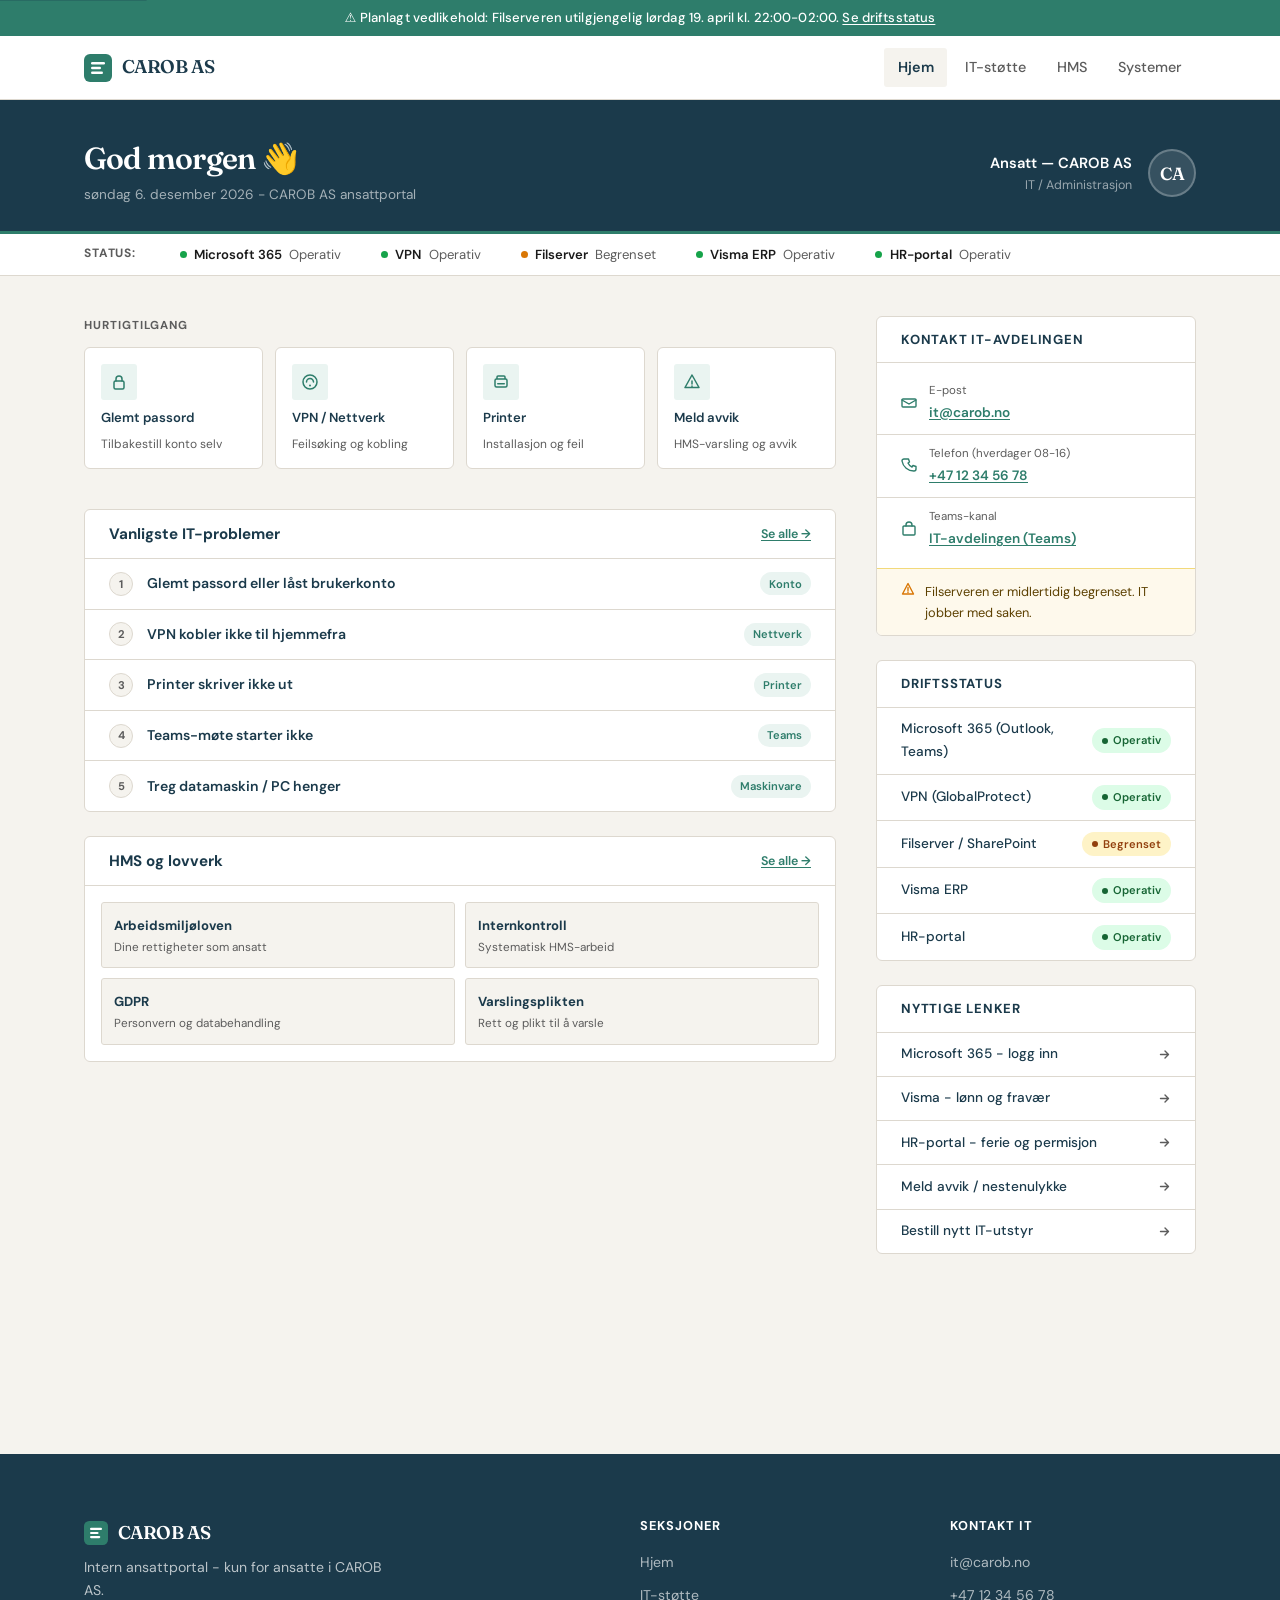
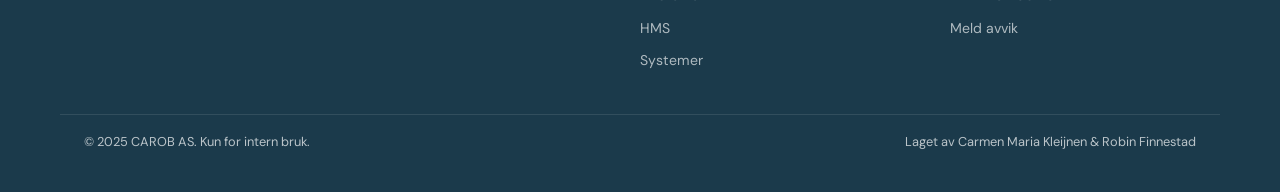
==== commit b494c6ba: "Små endringer" ====
--- a/index.html
+++ b/index.html
@@ -3,12 +3,12 @@
 <head>
   <meta charset="UTF-8" />
   <meta name="viewport" content="width=device-width, initial-scale=1.0" />
-  <meta name="description" content="CAROB AS – Ansattportal. Finn IT-brukerstøtte, HMS-lovverk og systemhjelp." />
-  <title>CAROB AS – Ansattportal</title>
+  <meta name="description" content="CAROB AS - Ansattportal. Finn IT-brukerstøtte, HMS-lovverk og systemhjelp." />
+  <title>CAROB AS - Ansattportal</title>
   <link rel="stylesheet" href="styles.css" />
   <style>
     /* =============================================
-       ANSATTPORTAL – DASHBOARD OVERRIDES
+       ANSATTPORTAL - DASHBOARD OVERRIDES
        ============================================= */
 
     /* Top announcement bar */
@@ -445,14 +445,14 @@
 
   <!-- ANNOUNCEMENT BAR -->
   <div class="announcement-bar" role="alert">
-    ⚠ Planlagt vedlikehold: Filserveren utilgjengelig lørdag 19. april kl. 22:00–02:00. 
+    ⚠ Planlagt vedlikehold: Filserveren utilgjengelig lørdag 19. april kl. 22:00-02:00. 
     <a href="#driftsstatus">Se driftsstatus</a>
   </div>
 
   <!-- NAV -->
   <nav class="site-nav" aria-label="Hovednavigasjon">
     <div class="nav-inner">
-      <a href="index.html" class="nav-logo" aria-label="CAROB AS – til forsiden">
+      <a href="index.html" class="nav-logo" aria-label="CAROB AS - til forsiden">
         <svg width="28" height="28" viewBox="0 0 28 28" fill="none" aria-hidden="true">
           <rect width="28" height="28" rx="6" fill="#2E7D6B"/>
           <rect x="7" y="8" width="14" height="2.5" rx="1.25" fill="white"/>
@@ -646,7 +646,7 @@
             <li>
               <svg width="16" height="16" viewBox="0 0 16 16" fill="none" aria-hidden="true"><path d="M5 1h2.5l1 3-1.5 1a8 8 0 0 0 4 4l1-1.5 3 1V11a2 2 0 0 1-2 2A12 12 0 0 1 1 3a2 2 0 0 1 2-2z" stroke="currentColor" stroke-width="1.4" stroke-linejoin="round"/></svg>
               <div>
-                <span class="cl-label">Telefon (hverdager 08–16)</span>
+                <span class="cl-label">Telefon (hverdager 08-16)</span>
                 <a href="tel:+4712345678">+47 12 34 56 78</a>
               </div>
             </li>
@@ -707,19 +707,19 @@
           <ul class="link-list">
             <li>
               <a href="rutiner.html#m365">
-                Microsoft 365 – logg inn
+                Microsoft 365 - logg inn
                 <svg width="13" height="13" viewBox="0 0 13 13" fill="none" aria-hidden="true"><path d="M2.5 6.5h8M7 3l3.5 3.5L7 10" stroke="currentColor" stroke-width="1.4" stroke-linecap="round" stroke-linejoin="round"/></svg>
               </a>
             </li>
             <li>
               <a href="rutiner.html#visma">
-                Visma – lønn og fravær
+                Visma - lønn og fravær
                 <svg width="13" height="13" viewBox="0 0 13 13" fill="none" aria-hidden="true"><path d="M2.5 6.5h8M7 3l3.5 3.5L7 10" stroke="currentColor" stroke-width="1.4" stroke-linecap="round" stroke-linejoin="round"/></svg>
               </a>
             </li>
             <li>
               <a href="rutiner.html#hr">
-                HR-portal – ferie og permisjon
+                HR-portal - ferie og permisjon
                 <svg width="13" height="13" viewBox="0 0 13 13" fill="none" aria-hidden="true"><path d="M2.5 6.5h8M7 3l3.5 3.5L7 10" stroke="currentColor" stroke-width="1.4" stroke-linecap="round" stroke-linejoin="round"/></svg>
               </a>
             </li>
@@ -749,7 +749,7 @@
           <svg width="24" height="24" viewBox="0 0 28 28" fill="none" aria-hidden="true"><rect width="28" height="28" rx="6" fill="#2E7D6B"/><rect x="7" y="8" width="14" height="2.5" rx="1.25" fill="white"/><rect x="7" y="12.75" width="10" height="2.5" rx="1.25" fill="white"/><rect x="7" y="17.5" width="12" height="2.5" rx="1.25" fill="white"/></svg>
           CAROB AS
         </a>
-        <p>Intern ansattportal – kun for ansatte i CAROB AS.</p>
+        <p>Intern ansattportal - kun for ansatte i CAROB AS.</p>
       </div>
       <div class="footer-col">
         <h4>Seksjoner</h4>
@@ -801,7 +801,7 @@
 
     const days = ['søndag','mandag','tirsdag','onsdag','torsdag','fredag','lørdag'];
     const months = ['januar','februar','mars','april','mai','juni','juli','august','september','oktober','november','desember'];
-    dateEl.textContent = `${days[now.getDay()]} ${now.getDate()}. ${months[now.getMonth()]} ${now.getFullYear()} – CAROB AS ansattportal`;
+    dateEl.textContent = `${days[now.getDay()]} ${now.getDate()}. ${months[now.getMonth()]} ${now.getFullYear()} - CAROB AS ansattportal`;
   </script>
 
 </body>
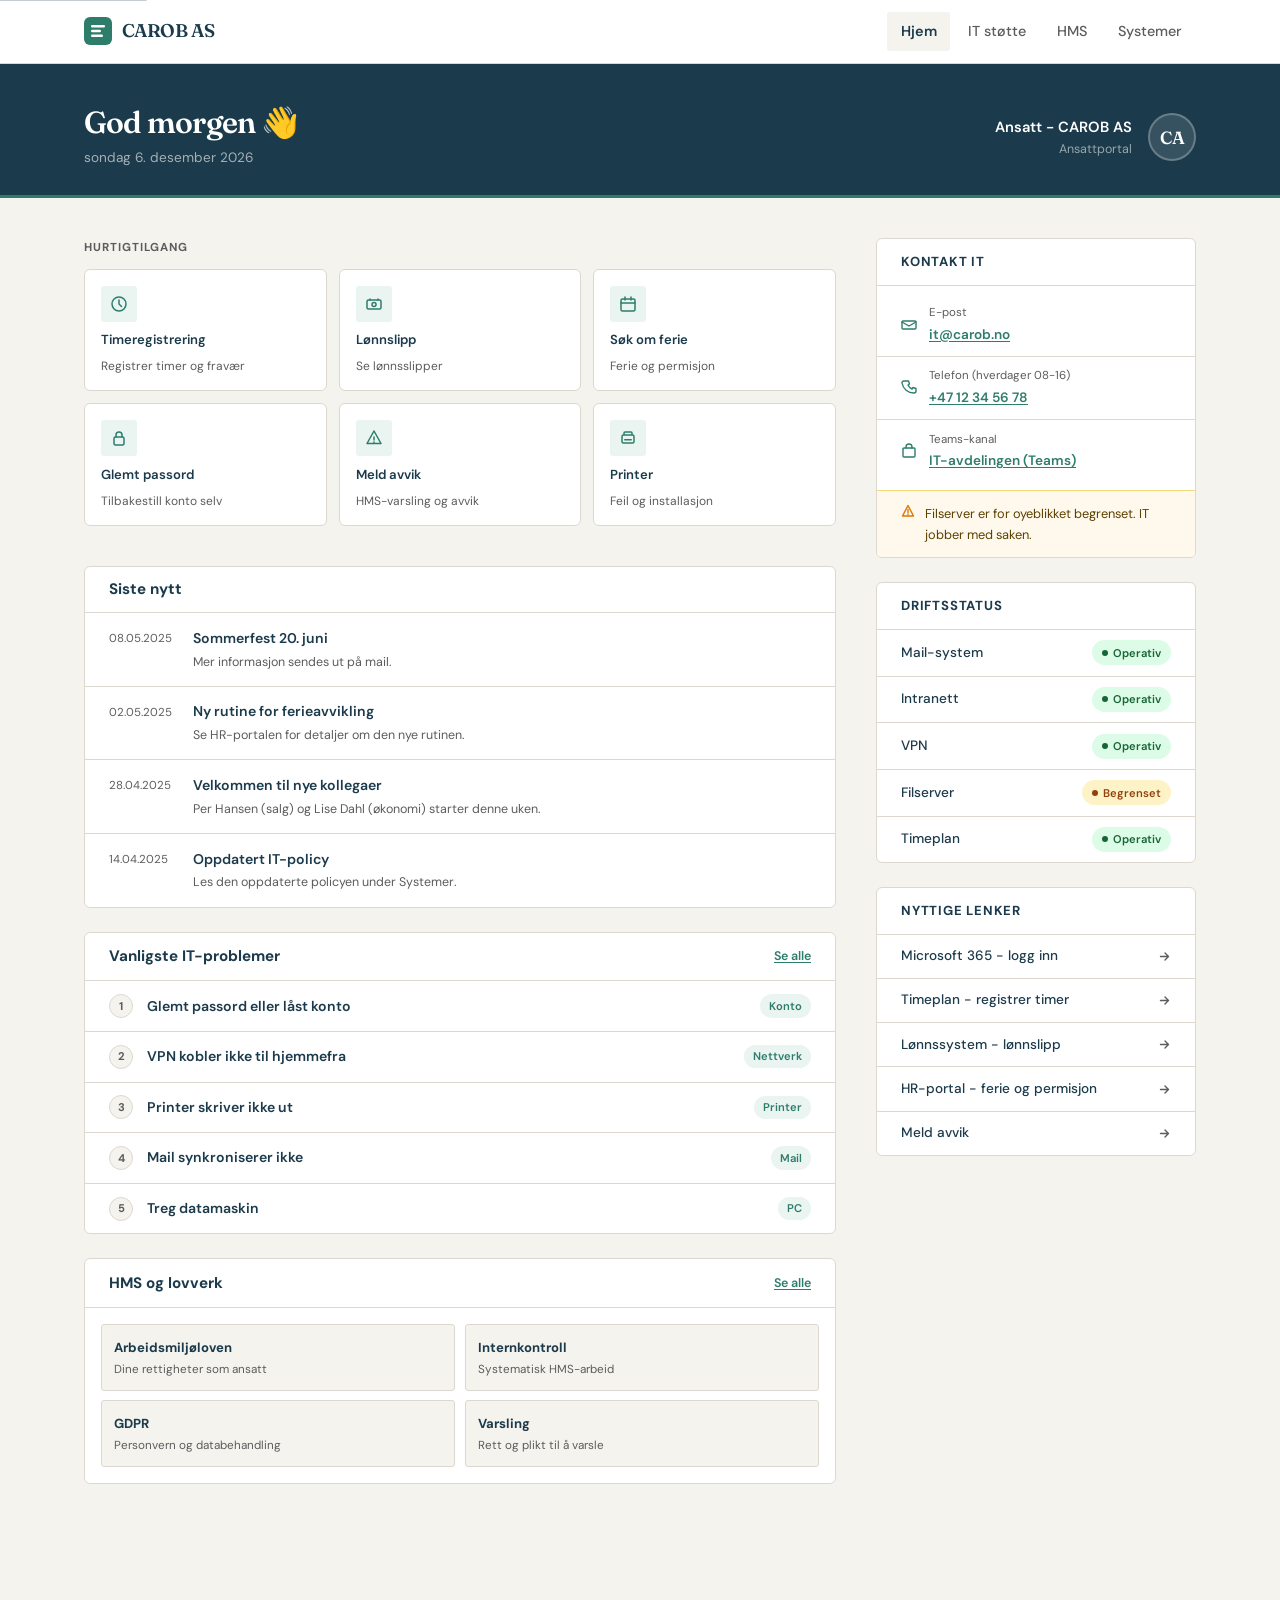
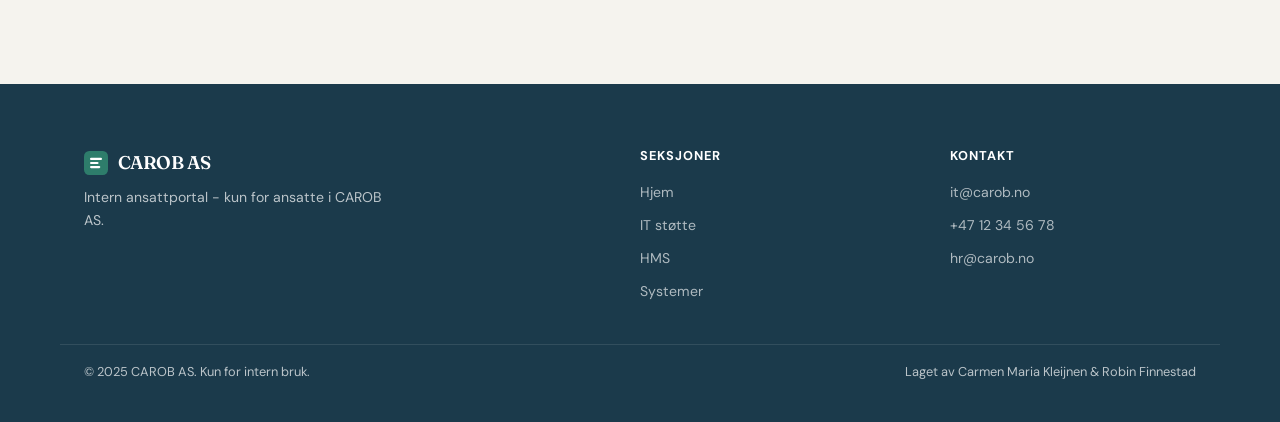
==== commit aaecf7e1: "Add files via upload" ====
--- a/index.html
+++ b/index.html
@@ -3,15 +3,10 @@
 <head>
   <meta charset="UTF-8" />
   <meta name="viewport" content="width=device-width, initial-scale=1.0" />
-  <meta name="description" content="CAROB AS - Ansattportal. Finn IT-brukerstøtte, HMS-lovverk og systemhjelp." />
+  <meta name="description" content="CAROB AS - Ansattportal. Din inngang til systemer, IT-hjelp, HMS og nyheter." />
   <title>CAROB AS - Ansattportal</title>
   <link rel="stylesheet" href="styles.css" />
   <style>
-    /* =============================================
-       ANSATTPORTAL - DASHBOARD OVERRIDES
-       ============================================= */
-
-    /* Top announcement bar */
     .announcement-bar {
       background: var(--color-accent);
       color: #fff;
@@ -23,13 +18,11 @@
     }
     .announcement-bar a { color: #fff; text-decoration: underline; text-underline-offset: 2px; }
 
-    /* ---- PORTAL HEADER (replaces big hero) ---- */
     .portal-header {
       background: var(--color-primary);
       padding: var(--space-lg) 0 var(--space-md);
       border-bottom: 3px solid var(--color-accent);
     }
-
     .portal-header-inner {
       max-width: var(--max-width);
       margin: 0 auto;
@@ -40,65 +33,39 @@
       gap: var(--space-md);
       flex-wrap: wrap;
     }
-
     .portal-welcome h1 {
       color: #fff;
       font-size: clamp(1.4rem, 3vw, 1.9rem);
       font-weight: 600;
       margin-bottom: 0.25rem;
     }
-
     .portal-welcome .date-line {
       color: rgba(255,255,255,0.6);
       font-size: 0.85rem;
       font-family: var(--font-body);
       font-weight: 400;
-      letter-spacing: 0;
-    }
-
-    .portal-meta {
-      display: flex;
-      align-items: center;
-      gap: var(--space-sm);
-    }
-
+    }
+    .portal-meta { display: flex; align-items: center; gap: var(--space-sm); }
     .portal-avatar {
-      width: 48px;
-      height: 48px;
+      width: 48px; height: 48px;
       background: rgba(255,255,255,0.12);
       border: 2px solid rgba(255,255,255,0.25);
       border-radius: 50%;
-      display: flex;
-      align-items: center;
-      justify-content: center;
+      display: flex; align-items: center; justify-content: center;
       color: #fff;
       font-family: var(--font-display);
       font-weight: 600;
       font-size: 1.1rem;
     }
-
-    .portal-user-info {
-      text-align: right;
-    }
-
-    .portal-user-info .name {
-      color: #fff;
-      font-size: 0.92rem;
-      font-weight: 600;
-    }
-
-    .portal-user-info .dept {
-      color: rgba(255,255,255,0.55);
-      font-size: 0.78rem;
-    }
-
-    /* ---- STATUS STRIP ---- */
+    .portal-user-info { text-align: right; }
+    .portal-user-info .name { color: #fff; font-size: 0.92rem; font-weight: 600; }
+    .portal-user-info .dept { color: rgba(255,255,255,0.55); font-size: 0.78rem; }
+
     .status-strip {
       background: var(--color-surface);
       border-bottom: 1px solid var(--color-border);
       padding: 0.6rem 0;
     }
-
     .status-strip-inner {
       max-width: var(--max-width);
       margin: 0 auto;
@@ -108,7 +75,6 @@
       gap: var(--space-lg);
       flex-wrap: wrap;
     }
-
     .status-item {
       display: flex;
       align-items: center;
@@ -116,33 +82,16 @@
       font-size: 0.82rem;
       color: var(--color-muted);
     }
-
-    .status-dot {
-      width: 7px;
-      height: 7px;
-      border-radius: 50%;
-      flex-shrink: 0;
-    }
-
-    .status-dot--ok      { background: #16A34A; }
-    .status-dot--warn    { background: #D97706; }
-    .status-dot--error   { background: #DC2626; }
-
-    .status-item strong {
-      color: var(--color-text);
-      font-weight: 600;
-    }
-
+    .status-dot { width: 7px; height: 7px; border-radius: 50%; flex-shrink: 0; }
+    .status-dot--ok   { background: #16A34A; }
+    .status-dot--warn { background: #D97706; }
+    .status-dot--error{ background: #DC2626; }
+    .status-item strong { color: var(--color-text); font-weight: 600; }
     .status-strip-label {
-      font-size: 0.75rem;
-      font-weight: 700;
-      text-transform: uppercase;
-      letter-spacing: 0.07em;
-      color: var(--color-muted);
-      margin-right: 0.25rem;
-    }
-
-    /* ---- MAIN DASHBOARD GRID ---- */
+      font-size: 0.75rem; font-weight: 700; text-transform: uppercase;
+      letter-spacing: 0.07em; color: var(--color-muted); margin-right: 0.25rem;
+    }
+
     .dashboard {
       max-width: var(--max-width);
       margin: 0 auto;
@@ -153,69 +102,41 @@
       align-items: start;
     }
 
-    /* ---- QUICK ACTIONS ---- */
     .section-label {
-      font-size: 0.72rem;
-      font-weight: 700;
-      letter-spacing: 0.09em;
-      text-transform: uppercase;
-      color: var(--color-muted);
-      margin-bottom: 0.75rem;
+      font-size: 0.72rem; font-weight: 700; letter-spacing: 0.09em;
+      text-transform: uppercase; color: var(--color-muted); margin-bottom: 0.75rem;
     }
 
     .quick-actions {
       display: grid;
-      grid-template-columns: repeat(4, 1fr);
+      grid-template-columns: repeat(3, 1fr);
       gap: 0.75rem;
       margin-bottom: var(--space-lg);
     }
-
     .qa-card {
       background: var(--color-surface);
       border: 1px solid var(--color-border);
       border-radius: var(--radius);
-      padding: var(--space-sm) var(--space-sm);
-      display: flex;
-      flex-direction: column;
-      align-items: flex-start;
-      gap: 0.6rem;
+      padding: var(--space-sm);
+      display: flex; flex-direction: column; align-items: flex-start; gap: 0.6rem;
       text-decoration: none;
       transition: border-color 0.15s, box-shadow 0.15s, transform 0.12s;
     }
-
     .qa-card:hover {
       border-color: var(--color-accent);
       box-shadow: 0 2px 12px rgba(46,125,107,0.1);
       transform: translateY(-2px);
     }
-
     .qa-icon {
-      width: 36px;
-      height: 36px;
+      width: 36px; height: 36px;
       background: var(--color-accent-bg);
       border-radius: var(--radius-sm);
-      display: flex;
-      align-items: center;
-      justify-content: center;
-      color: var(--color-accent);
-      flex-shrink: 0;
-    }
-
-    .qa-card span {
-      font-size: 0.82rem;
-      font-weight: 600;
-      color: var(--color-primary);
-      line-height: 1.3;
-    }
-
-    .qa-card p {
-      font-size: 0.75rem;
-      color: var(--color-muted);
-      max-width: none;
-      line-height: 1.35;
-    }
-
-    /* ---- TOP PROBLEMS PANEL ---- */
+      display: flex; align-items: center; justify-content: center;
+      color: var(--color-accent); flex-shrink: 0;
+    }
+    .qa-card span { font-size: 0.82rem; font-weight: 600; color: var(--color-primary); line-height: 1.3; }
+    .qa-card p { font-size: 0.75rem; color: var(--color-muted); max-width: none; line-height: 1.35; }
+
     .panel {
       background: var(--color-surface);
       border: 1px solid var(--color-border);
@@ -223,233 +144,125 @@
       overflow: hidden;
       margin-bottom: var(--space-md);
     }
-
     .panel-header {
       padding: 0.85rem var(--space-md);
       border-bottom: 1px solid var(--color-border);
+      display: flex; align-items: center; justify-content: space-between;
+    }
+    .panel-header h2 {
+      font-size: 0.95rem; font-weight: 700; color: var(--color-primary);
+      font-family: var(--font-body); letter-spacing: 0;
+    }
+    .panel-header a { font-size: 0.78rem; color: var(--color-accent); font-weight: 600; text-decoration: underline; text-underline-offset: 2px; }
+
+    /* News */
+    .news-item {
       display: flex;
-      align-items: center;
-      justify-content: space-between;
-    }
-
-    .panel-header h2 {
-      font-size: 0.95rem;
-      font-weight: 700;
-      color: var(--color-primary);
-      font-family: var(--font-body);
-      letter-spacing: 0;
-    }
-
-    .panel-header a {
-      font-size: 0.78rem;
-      color: var(--color-accent);
-      font-weight: 600;
-      text-decoration: underline;
-      text-underline-offset: 2px;
-    }
-
-    .problem-list {
-      list-style: none;
-    }
-
+      gap: 0.75rem;
+      padding: 0.85rem var(--space-md);
+      border-bottom: 1px solid var(--color-border);
+      align-items: flex-start;
+    }
+    .news-item:last-child { border-bottom: none; }
+    .news-date {
+      font-size: 0.72rem; color: var(--color-muted); white-space: nowrap;
+      padding-top: 0.15rem; min-width: 72px;
+    }
+    .news-title { font-size: 0.88rem; font-weight: 600; color: var(--color-primary); display: block; margin-bottom: 0.1rem; }
+    .news-item p { font-size: 0.78rem; color: var(--color-muted); max-width: none; }
+
+    /* Top problems */
+    .problem-list { list-style: none; }
     .problem-item {
-      display: flex;
-      align-items: center;
-      gap: 0.85rem;
+      display: flex; align-items: center; gap: 0.85rem;
       padding: 0.8rem var(--space-md);
       border-bottom: 1px solid var(--color-border);
       transition: background 0.12s;
     }
-
     .problem-item:last-child { border-bottom: none; }
     .problem-item:hover { background: var(--color-bg); }
-
     .problem-num {
-      width: 24px;
-      height: 24px;
-      background: var(--color-bg);
-      border: 1px solid var(--color-border);
+      width: 24px; height: 24px;
+      background: var(--color-bg); border: 1px solid var(--color-border);
       border-radius: 50%;
-      display: flex;
-      align-items: center;
-      justify-content: center;
-      font-size: 0.7rem;
-      font-weight: 700;
-      color: var(--color-muted);
-      flex-shrink: 0;
-    }
-
-    .problem-item a {
-      font-size: 0.88rem;
-      font-weight: 600;
-      color: var(--color-primary);
-      text-decoration: none;
-      flex: 1;
-    }
-
+      display: flex; align-items: center; justify-content: center;
+      font-size: 0.7rem; font-weight: 700; color: var(--color-muted); flex-shrink: 0;
+    }
+    .problem-item a { font-size: 0.88rem; font-weight: 600; color: var(--color-primary); text-decoration: none; flex: 1; }
     .problem-item a:hover { color: var(--color-accent); }
-
     .problem-item .tag {
-      font-size: 0.7rem;
-      font-weight: 600;
-      padding: 0.15rem 0.55rem;
-      border-radius: 99px;
-      background: var(--color-accent-bg);
-      color: var(--color-accent);
-      white-space: nowrap;
-    }
-
-    /* ---- HMS QUICK BOX ---- */
+      font-size: 0.7rem; font-weight: 600;
+      padding: 0.15rem 0.55rem; border-radius: 99px;
+      background: var(--color-accent-bg); color: var(--color-accent); white-space: nowrap;
+    }
+
+    /* HMS tiles */
     .hms-grid {
-      display: grid;
-      grid-template-columns: 1fr 1fr;
-      gap: 0.6rem;
-      padding: var(--space-sm);
-    }
-
+      display: grid; grid-template-columns: 1fr 1fr; gap: 0.6rem; padding: var(--space-sm);
+    }
     .hms-tile {
-      background: var(--color-bg);
-      border: 1px solid var(--color-border);
-      border-radius: var(--radius-sm);
-      padding: 0.75rem;
-      text-decoration: none;
+      background: var(--color-bg); border: 1px solid var(--color-border);
+      border-radius: var(--radius-sm); padding: 0.75rem; text-decoration: none;
       transition: border-color 0.15s, background 0.15s;
     }
-
-    .hms-tile:hover {
-      border-color: var(--color-accent);
-      background: var(--color-accent-bg);
-    }
-
-    .hms-tile .hms-title {
-      font-size: 0.82rem;
-      font-weight: 700;
-      color: var(--color-primary);
-      margin-bottom: 0.2rem;
-    }
-
-    .hms-tile p {
-      font-size: 0.73rem;
-      color: var(--color-muted);
-      max-width: none;
-      line-height: 1.35;
-    }
-
-    /* ---- RIGHT SIDEBAR ---- */
+    .hms-tile:hover { border-color: var(--color-accent); background: var(--color-accent-bg); }
+    .hms-tile .hms-title { font-size: 0.82rem; font-weight: 700; color: var(--color-primary); margin-bottom: 0.2rem; }
+    .hms-tile p { font-size: 0.73rem; color: var(--color-muted); max-width: none; line-height: 1.35; }
+
+    /* Sidebar */
     .sidebar-panel {
-      background: var(--color-surface);
-      border: 1px solid var(--color-border);
-      border-radius: var(--radius);
-      overflow: hidden;
-      margin-bottom: var(--space-md);
-    }
-
+      background: var(--color-surface); border: 1px solid var(--color-border);
+      border-radius: var(--radius); overflow: hidden; margin-bottom: var(--space-md);
+    }
     .sidebar-panel-header {
       padding: 0.75rem var(--space-sm) 0.75rem var(--space-md);
       border-bottom: 1px solid var(--color-border);
-      font-size: 0.82rem;
-      font-weight: 700;
-      color: var(--color-primary);
-      text-transform: uppercase;
-      letter-spacing: 0.06em;
-    }
-
-    /* Contact IT */
+      font-size: 0.82rem; font-weight: 700; color: var(--color-primary);
+      text-transform: uppercase; letter-spacing: 0.06em;
+    }
     .contact-list { list-style: none; padding: 0.5rem 0; }
-
     .contact-list li {
-      display: flex;
-      align-items: center;
-      gap: 0.75rem;
-      padding: 0.6rem var(--space-md);
-      font-size: 0.85rem;
-      border-bottom: 1px solid var(--color-border);
-    }
-
+      display: flex; align-items: center; gap: 0.75rem;
+      padding: 0.6rem var(--space-md); font-size: 0.85rem;
+      border-bottom: 1px solid var(--color-border);
+    }
     .contact-list li:last-child { border-bottom: none; }
-
     .contact-list svg { color: var(--color-accent); flex-shrink: 0; }
-
-    .contact-list a {
-      color: var(--color-accent);
-      font-weight: 600;
-      text-decoration: underline;
-      text-underline-offset: 2px;
-    }
-
-    .contact-list .cl-label {
-      display: block;
-      font-size: 0.72rem;
-      color: var(--color-muted);
-      margin-bottom: 0.1rem;
-    }
-
-    /* Useful links */
+    .contact-list a { color: var(--color-accent); font-weight: 600; text-decoration: underline; text-underline-offset: 2px; }
+    .contact-list .cl-label { display: block; font-size: 0.72rem; color: var(--color-muted); margin-bottom: 0.1rem; }
     .link-list { list-style: none; }
-
     .link-list li a {
-      display: flex;
-      align-items: center;
-      justify-content: space-between;
-      padding: 0.65rem var(--space-md);
-      font-size: 0.85rem;
-      font-weight: 500;
-      color: var(--color-primary);
-      border-bottom: 1px solid var(--color-border);
+      display: flex; align-items: center; justify-content: space-between;
+      padding: 0.65rem var(--space-md); font-size: 0.85rem; font-weight: 500;
+      color: var(--color-primary); border-bottom: 1px solid var(--color-border);
       transition: background 0.12s, color 0.12s;
     }
-
     .link-list li:last-child a { border-bottom: none; }
     .link-list li a:hover { background: var(--color-bg); color: var(--color-accent); }
-
     .link-list li a svg { color: var(--color-muted); flex-shrink: 0; }
-
-    /* Alert inside panel */
     .panel-alert {
-      display: flex;
-      gap: 0.6rem;
-      align-items: flex-start;
+      display: flex; gap: 0.6rem; align-items: flex-start;
       padding: 0.75rem var(--space-md);
-      background: #FEF9EC;
-      border-top: 1px solid #F2D97A;
-      font-size: 0.8rem;
-      color: #5C4000;
-    }
-
+      background: #FEF9EC; border-top: 1px solid #F2D97A;
+      font-size: 0.8rem; color: #5C4000;
+    }
     .panel-alert svg { flex-shrink: 0; margin-top: 1px; }
 
-    /* ---- MOBILE ---- */
     @media (max-width: 900px) {
-      .dashboard {
-        grid-template-columns: 1fr;
-      }
-      .quick-actions {
-        grid-template-columns: repeat(2, 1fr);
-      }
-    }
-
+      .dashboard { grid-template-columns: 1fr; }
+      .quick-actions { grid-template-columns: repeat(3, 1fr); }
+    }
     @media (max-width: 500px) {
-      .quick-actions {
-        grid-template-columns: repeat(2, 1fr);
-      }
-      .hms-grid {
-        grid-template-columns: 1fr;
-      }
+      .quick-actions { grid-template-columns: repeat(2, 1fr); }
+      .hms-grid { grid-template-columns: 1fr; }
       .portal-meta { display: none; }
     }
   </style>
 </head>
-<body>
+<body data-page="home">
 
   <a href="#main" class="skip-link">Hopp til innhold</a>
 
-  <!-- ANNOUNCEMENT BAR -->
-  <div class="announcement-bar" role="alert">
-    ⚠ Planlagt vedlikehold: Filserveren utilgjengelig lørdag 19. april kl. 22:00-02:00. 
-    <a href="#driftsstatus">Se driftsstatus</a>
-  </div>
-
-  <!-- NAV -->
   <nav class="site-nav" aria-label="Hovednavigasjon">
     <div class="nav-inner">
       <a href="index.html" class="nav-logo" aria-label="CAROB AS - til forsiden">
@@ -463,7 +276,7 @@
       </a>
       <ul class="nav-links" role="list">
         <li><a href="index.html" aria-current="page">Hjem</a></li>
-        <li><a href="it-support.html">IT-støtte</a></li>
+        <li><a href="it-support.html">IT støtte</a></li>
         <li><a href="hms.html">HMS</a></li>
         <li><a href="rutiner.html">Systemer</a></li>
       </ul>
@@ -477,164 +290,58 @@
     </div>
   </nav>
 
-  <!-- PORTAL HEADER -->
   <header class="portal-header" role="banner">
     <div class="portal-header-inner">
       <div class="portal-welcome">
-        <h1 id="greeting">God morgen 👋</h1>
-        <span class="date-line" id="date-line">Laster dato…</span>
+        <h1 id="greeting">Hei!</h1>
+        <span class="date-line" id="date-line">Laster dato...</span>
       </div>
       <div class="portal-meta">
         <div class="portal-user-info">
-          <div class="name">Ansatt — CAROB AS</div>
-          <div class="dept">IT / Administrasjon</div>
+          <div class="name">Ansatt - CAROB AS</div>
+          <div class="dept">Ansattportal</div>
         </div>
         <div class="portal-avatar" aria-hidden="true">CA</div>
       </div>
     </div>
   </header>
 
-  <!-- STATUS STRIP -->
-  <div class="status-strip" aria-label="Systemstatus">
-    <div class="status-strip-inner">
-      <span class="status-strip-label">Status:</span>
-      <div class="status-item">
-        <span class="status-dot status-dot--ok"></span>
-        <strong>Microsoft 365</strong> Operativ
-      </div>
-      <div class="status-item">
-        <span class="status-dot status-dot--ok"></span>
-        <strong>VPN</strong> Operativ
-      </div>
-      <div class="status-item">
-        <span class="status-dot status-dot--warn"></span>
-        <strong>Filserver</strong> Begrenset
-      </div>
-      <div class="status-item">
-        <span class="status-dot status-dot--ok"></span>
-        <strong>Visma ERP</strong> Operativ
-      </div>
-      <div class="status-item">
-        <span class="status-dot status-dot--ok"></span>
-        <strong>HR-portal</strong> Operativ
-      </div>
-    </div>
-  </div>
-
-  <!-- MAIN DASHBOARD -->
-  <main id="main">
+
+<main id="main">
     <div class="dashboard">
 
-      <!-- LEFT / MAIN COLUMN -->
       <div>
-
-        <!-- QUICK ACTIONS -->
         <p class="section-label">Hurtigtilgang</p>
-        <div class="quick-actions" role="list">
-
-          <a href="it-support.html#passord" class="qa-card" role="listitem">
-            <div class="qa-icon" aria-hidden="true">
-              <svg width="18" height="18" viewBox="0 0 18 18" fill="none"><rect x="4" y="8" width="10" height="8" rx="1.5" stroke="currentColor" stroke-width="1.5"/><path d="M6 8V6a3 3 0 0 1 6 0v2" stroke="currentColor" stroke-width="1.5" stroke-linecap="round"/></svg>
-            </div>
-            <span>Glemt passord</span>
-            <p>Tilbakestill konto selv</p>
-          </a>
-
-          <a href="it-support.html#nettverk" class="qa-card" role="listitem">
-            <div class="qa-icon" aria-hidden="true">
-              <svg width="18" height="18" viewBox="0 0 18 18" fill="none"><circle cx="9" cy="9" r="7" stroke="currentColor" stroke-width="1.5"/><path d="M5.5 9a3.5 3.5 0 0 1 7 0" stroke="currentColor" stroke-width="1.5" stroke-linecap="round"/><circle cx="9" cy="12.5" r="1" fill="currentColor"/></svg>
-            </div>
-            <span>VPN / Nettverk</span>
-            <p>Feilsøking og kobling</p>
-          </a>
-
-          <a href="it-support.html#printer" class="qa-card" role="listitem">
-            <div class="qa-icon" aria-hidden="true">
-              <svg width="18" height="18" viewBox="0 0 18 18" fill="none"><rect x="3" y="6" width="12" height="8" rx="1.5" stroke="currentColor" stroke-width="1.5"/><path d="M5 6V4a1 1 0 0 1 1-1h6a1 1 0 0 1 1 1v2" stroke="currentColor" stroke-width="1.5"/><rect x="5" y="10" width="8" height="1.5" rx="0.75" fill="currentColor"/></svg>
-            </div>
-            <span>Printer</span>
-            <p>Installasjon og feil</p>
-          </a>
-
-          <a href="hms.html#varsling" class="qa-card" role="listitem">
-            <div class="qa-icon" aria-hidden="true">
-              <svg width="18" height="18" viewBox="0 0 18 18" fill="none"><path d="M9 2L2 14.5h14L9 2z" stroke="currentColor" stroke-width="1.5" stroke-linejoin="round"/><path d="M9 8v3M9 13v.5" stroke="currentColor" stroke-width="1.5" stroke-linecap="round"/></svg>
-            </div>
-            <span>Meld avvik</span>
-            <p>HMS-varsling og avvik</p>
-          </a>
-
-        </div>
-
-        <!-- TOP IT PROBLEMS -->
+        <div class="quick-actions" role="list" id="cms-quick-actions"></div>
+
+        <div class="panel" aria-labelledby="news-heading">
+          <div class="panel-header">
+            <h2 id="news-heading">Siste nytt</h2>
+          </div>
+          <div id="cms-news"></div>
+        </div>
+
         <div class="panel" aria-labelledby="problems-heading">
           <div class="panel-header">
             <h2 id="problems-heading">Vanligste IT-problemer</h2>
-            <a href="it-support.html">Se alle →</a>
+            <a href="it-support.html">Se alle</a>
           </div>
-          <ul class="problem-list">
-            <li class="problem-item">
-              <span class="problem-num">1</span>
-              <a href="it-support.html#passord">Glemt passord eller låst brukerkonto</a>
-              <span class="tag">Konto</span>
-            </li>
-            <li class="problem-item">
-              <span class="problem-num">2</span>
-              <a href="it-support.html#nettverk">VPN kobler ikke til hjemmefra</a>
-              <span class="tag">Nettverk</span>
-            </li>
-            <li class="problem-item">
-              <span class="problem-num">3</span>
-              <a href="it-support.html#printer">Printer skriver ikke ut</a>
-              <span class="tag">Printer</span>
-            </li>
-            <li class="problem-item">
-              <span class="problem-num">4</span>
-              <a href="it-support.html#teams">Teams-møte starter ikke</a>
-              <span class="tag">Teams</span>
-            </li>
-            <li class="problem-item">
-              <span class="problem-num">5</span>
-              <a href="it-support.html#treg">Treg datamaskin / PC henger</a>
-              <span class="tag">Maskinvare</span>
-            </li>
-          </ul>
-        </div>
-
-        <!-- HMS QUICK ACCESS -->
+          <ul class="problem-list" id="cms-top-issues"></ul>
+        </div>
+
         <div class="panel" aria-labelledby="hms-panel-heading">
           <div class="panel-header">
             <h2 id="hms-panel-heading">HMS og lovverk</h2>
-            <a href="hms.html">Se alle →</a>
+            <a href="hms.html">Se alle</a>
           </div>
-          <div class="hms-grid">
-            <a href="hms.html#aml" class="hms-tile">
-              <div class="hms-title">Arbeidsmiljøloven</div>
-              <p>Dine rettigheter som ansatt</p>
-            </a>
-            <a href="hms.html#internkontroll" class="hms-tile">
-              <div class="hms-title">Internkontroll</div>
-              <p>Systematisk HMS-arbeid</p>
-            </a>
-            <a href="hms.html#gdpr" class="hms-tile">
-              <div class="hms-title">GDPR</div>
-              <p>Personvern og databehandling</p>
-            </a>
-            <a href="hms.html#varsling" class="hms-tile">
-              <div class="hms-title">Varslingsplikten</div>
-              <p>Rett og plikt til å varsle</p>
-            </a>
-          </div>
-        </div>
-
-      </div>
-
-      <!-- RIGHT SIDEBAR -->
+          <div class="hms-grid" id="cms-hms-tiles"></div>
+        </div>
+      </div>
+
       <aside aria-label="Kontakt og nyttige lenker">
 
-        <!-- CONTACT IT -->
         <div class="sidebar-panel">
-          <div class="sidebar-panel-header">Kontakt IT-avdelingen</div>
+          <div class="sidebar-panel-header">Kontakt IT</div>
           <ul class="contact-list">
             <li>
               <svg width="16" height="16" viewBox="0 0 16 16" fill="none" aria-hidden="true"><path d="M2 4h12a1 1 0 0 1 1 1v6a1 1 0 0 1-1 1H2a1 1 0 0 1-1-1V5a1 1 0 0 1 1-1z" stroke="currentColor" stroke-width="1.4"/><path d="M1 5l7 4 7-4" stroke="currentColor" stroke-width="1.4" stroke-linecap="round"/></svg>
@@ -658,84 +365,20 @@
               </div>
             </li>
           </ul>
-          <div class="panel-alert" role="status">
+          <div class="panel-alert" role="status" id="cms-sidebar-alert" hidden>
             <svg width="14" height="14" viewBox="0 0 14 14" fill="none" aria-hidden="true"><path d="M7 1.5L1.5 12h11L7 1.5z" stroke="#D97706" stroke-width="1.4" stroke-linejoin="round"/><path d="M7 5.5v3M7 10v.5" stroke="#D97706" stroke-width="1.4" stroke-linecap="round"/></svg>
-            <span>Filserveren er midlertidig begrenset. IT jobber med saken.</span>
+            <span></span>
           </div>
         </div>
 
-        <!-- DRIFTSSTATUS -->
         <div class="sidebar-panel" id="driftsstatus">
           <div class="sidebar-panel-header">Driftsstatus</div>
-          <ul class="link-list">
-            <li>
-              <a href="rutiner.html">
-                <span>Microsoft 365 (Outlook, Teams)</span>
-                <span class="status-badge status-badge--ok" style="font-size:0.7rem;">Operativ</span>
-              </a>
-            </li>
-            <li>
-              <a href="rutiner.html">
-                <span>VPN (GlobalProtect)</span>
-                <span class="status-badge status-badge--ok" style="font-size:0.7rem;">Operativ</span>
-              </a>
-            </li>
-            <li>
-              <a href="rutiner.html">
-                <span>Filserver / SharePoint</span>
-                <span class="status-badge status-badge--warning" style="font-size:0.7rem;">Begrenset</span>
-              </a>
-            </li>
-            <li>
-              <a href="rutiner.html">
-                <span>Visma ERP</span>
-                <span class="status-badge status-badge--ok" style="font-size:0.7rem;">Operativ</span>
-              </a>
-            </li>
-            <li>
-              <a href="rutiner.html">
-                <span>HR-portal</span>
-                <span class="status-badge status-badge--ok" style="font-size:0.7rem;">Operativ</span>
-              </a>
-            </li>
-          </ul>
-        </div>
-
-        <!-- NYTTIGE LENKER -->
+          <ul class="link-list" id="cms-driftsstatus"></ul>
+        </div>
+
         <div class="sidebar-panel">
           <div class="sidebar-panel-header">Nyttige lenker</div>
-          <ul class="link-list">
-            <li>
-              <a href="rutiner.html#m365">
-                Microsoft 365 - logg inn
-                <svg width="13" height="13" viewBox="0 0 13 13" fill="none" aria-hidden="true"><path d="M2.5 6.5h8M7 3l3.5 3.5L7 10" stroke="currentColor" stroke-width="1.4" stroke-linecap="round" stroke-linejoin="round"/></svg>
-              </a>
-            </li>
-            <li>
-              <a href="rutiner.html#visma">
-                Visma - lønn og fravær
-                <svg width="13" height="13" viewBox="0 0 13 13" fill="none" aria-hidden="true"><path d="M2.5 6.5h8M7 3l3.5 3.5L7 10" stroke="currentColor" stroke-width="1.4" stroke-linecap="round" stroke-linejoin="round"/></svg>
-              </a>
-            </li>
-            <li>
-              <a href="rutiner.html#hr">
-                HR-portal - ferie og permisjon
-                <svg width="13" height="13" viewBox="0 0 13 13" fill="none" aria-hidden="true"><path d="M2.5 6.5h8M7 3l3.5 3.5L7 10" stroke="currentColor" stroke-width="1.4" stroke-linecap="round" stroke-linejoin="round"/></svg>
-              </a>
-            </li>
-            <li>
-              <a href="hms.html#varsling">
-                Meld avvik / nestenulykke
-                <svg width="13" height="13" viewBox="0 0 13 13" fill="none" aria-hidden="true"><path d="M2.5 6.5h8M7 3l3.5 3.5L7 10" stroke="currentColor" stroke-width="1.4" stroke-linecap="round" stroke-linejoin="round"/></svg>
-              </a>
-            </li>
-            <li>
-              <a href="it-support.html#kontakt">
-                Bestill nytt IT-utstyr
-                <svg width="13" height="13" viewBox="0 0 13 13" fill="none" aria-hidden="true"><path d="M2.5 6.5h8M7 3l3.5 3.5L7 10" stroke="currentColor" stroke-width="1.4" stroke-linecap="round" stroke-linejoin="round"/></svg>
-              </a>
-            </li>
-          </ul>
+          <ul class="link-list" id="cms-useful-links"></ul>
         </div>
 
       </aside>
@@ -755,22 +398,22 @@
         <h4>Seksjoner</h4>
         <ul>
           <li><a href="index.html">Hjem</a></li>
-          <li><a href="it-support.html">IT-støtte</a></li>
+          <li><a href="it-support.html">IT støtte</a></li>
           <li><a href="hms.html">HMS</a></li>
           <li><a href="rutiner.html">Systemer</a></li>
         </ul>
       </div>
       <div class="footer-col">
-        <h4>Kontakt IT</h4>
+        <h4>Kontakt</h4>
         <ul>
           <li><a href="mailto:it@carob.no">it@carob.no</a></li>
           <li><a href="tel:+4712345678">+47 12 34 56 78</a></li>
-          <li><a href="hms.html#varsling">Meld avvik</a></li>
+          <li><a href="mailto:hr@carob.no">hr@carob.no</a></li>
         </ul>
       </div>
     </div>
     <div class="footer-bottom">
-      <span>© 2025 CAROB AS. Kun for intern bruk.</span>
+      <span>&copy; 2025 CAROB AS. Kun for intern bruk.</span>
       <span>Laget av Carmen Maria Kleijnen &amp; Robin Finnestad</span>
     </div>
   </footer>
@@ -778,31 +421,19 @@
   <style>.sr-only{position:absolute;width:1px;height:1px;padding:0;margin:-1px;overflow:hidden;clip:rect(0,0,0,0);white-space:nowrap;border:0}</style>
 
   <script>
-    // Mobile nav
-    const toggle = document.querySelector('.nav-toggle');
-    const navLinks = document.querySelector('.nav-links');
-    toggle.addEventListener('click', () => {
-      const open = navLinks.classList.toggle('open');
-      toggle.setAttribute('aria-expanded', open);
-    });
-
-    // Dynamic greeting and date
     const greetingEl = document.getElementById('greeting');
     const dateEl = document.getElementById('date-line');
-
     const now = new Date();
     const hour = now.getHours();
-
-    let greeting = 'God morgen 👋';
-    if (hour >= 12 && hour < 17) greeting = 'God ettermiddag 👋';
-    else if (hour >= 17) greeting = 'God kveld 👋';
-
-    greetingEl.textContent = greeting;
-
-    const days = ['søndag','mandag','tirsdag','onsdag','torsdag','fredag','lørdag'];
+    let greeting = 'God morgen';
+    if (hour >= 12 && hour < 17) greeting = 'God ettermiddag';
+    else if (hour >= 17) greeting = 'God kveld';
+    greetingEl.textContent = greeting + ' 👋';
+    const days = ['sondag','mandag','tirsdag','onsdag','torsdag','fredag','lordag'];
     const months = ['januar','februar','mars','april','mai','juni','juli','august','september','oktober','november','desember'];
-    dateEl.textContent = `${days[now.getDay()]} ${now.getDate()}. ${months[now.getMonth()]} ${now.getFullYear()} - CAROB AS ansattportal`;
+    dateEl.textContent = `${days[now.getDay()]} ${now.getDate()}. ${months[now.getMonth()]} ${now.getFullYear()}`;
   </script>
+  <script src="loader.js"></script>
 
 </body>
-</html>+</html>
--- a/styles.css
+++ b/styles.css
@@ -1,5 +1,5 @@
 /* ============================================
-   AnsattPortalen — Delt stilark
+   AnsattPortalen - Delt stilark
    WCAG 2.1 AA kompatibel
    ============================================ */
 
@@ -812,3 +812,81 @@
   .shortcuts-grid   { grid-template-columns: 1fr 1fr; }
   h1 { font-size: 2rem; }
 }
+
+/* ============================================
+   INNHOLDSOPPSETT (indre sider med sidebar)
+   ============================================ */
+.content-layout {
+  max-width: var(--max-width);
+  margin: 0 auto;
+  padding: var(--space-lg) var(--space-md) var(--space-xl);
+  display: grid;
+  grid-template-columns: 240px 1fr;
+  gap: var(--space-lg);
+  align-items: start;
+}
+
+.content-sidebar {
+  position: sticky;
+  top: calc(var(--nav-height) + 1rem);
+}
+
+.sidebar-toc {
+  background: var(--color-surface);
+  border: 1px solid var(--color-border);
+  border-radius: var(--radius);
+  overflow: hidden;
+}
+
+.sidebar-toc-header {
+  padding: 0.75rem var(--space-md);
+  border-bottom: 1px solid var(--color-border);
+  font-size: 0.72rem;
+  font-weight: 700;
+  text-transform: uppercase;
+  letter-spacing: 0.08em;
+  color: var(--color-muted);
+  background: var(--color-bg);
+}
+
+.sidebar-toc ul { padding: 0.4rem 0; }
+
+.sidebar-toc li a {
+  display: block;
+  padding: 0.5rem var(--space-md);
+  font-size: 0.85rem;
+  color: var(--color-muted);
+  transition: color 0.12s, background 0.12s;
+  border-left: 3px solid transparent;
+}
+
+.sidebar-toc li a:hover {
+  color: var(--color-primary);
+  background: var(--color-bg);
+  border-left-color: var(--color-accent);
+}
+
+.content-main { min-width: 0; }
+
+.content-section { margin-bottom: var(--space-lg); }
+
+.section-title {
+  font-family: var(--font-body);
+  font-size: 1.05rem;
+  font-weight: 700;
+  color: var(--color-primary);
+  letter-spacing: 0;
+  line-height: 1.4;
+  margin-bottom: var(--space-sm);
+  padding-bottom: 0.5rem;
+  border-bottom: 2px solid var(--color-border);
+}
+
+@media (max-width: 900px) {
+  .content-layout {
+    grid-template-columns: 1fr;
+  }
+  .content-sidebar {
+    position: static;
+  }
+}
